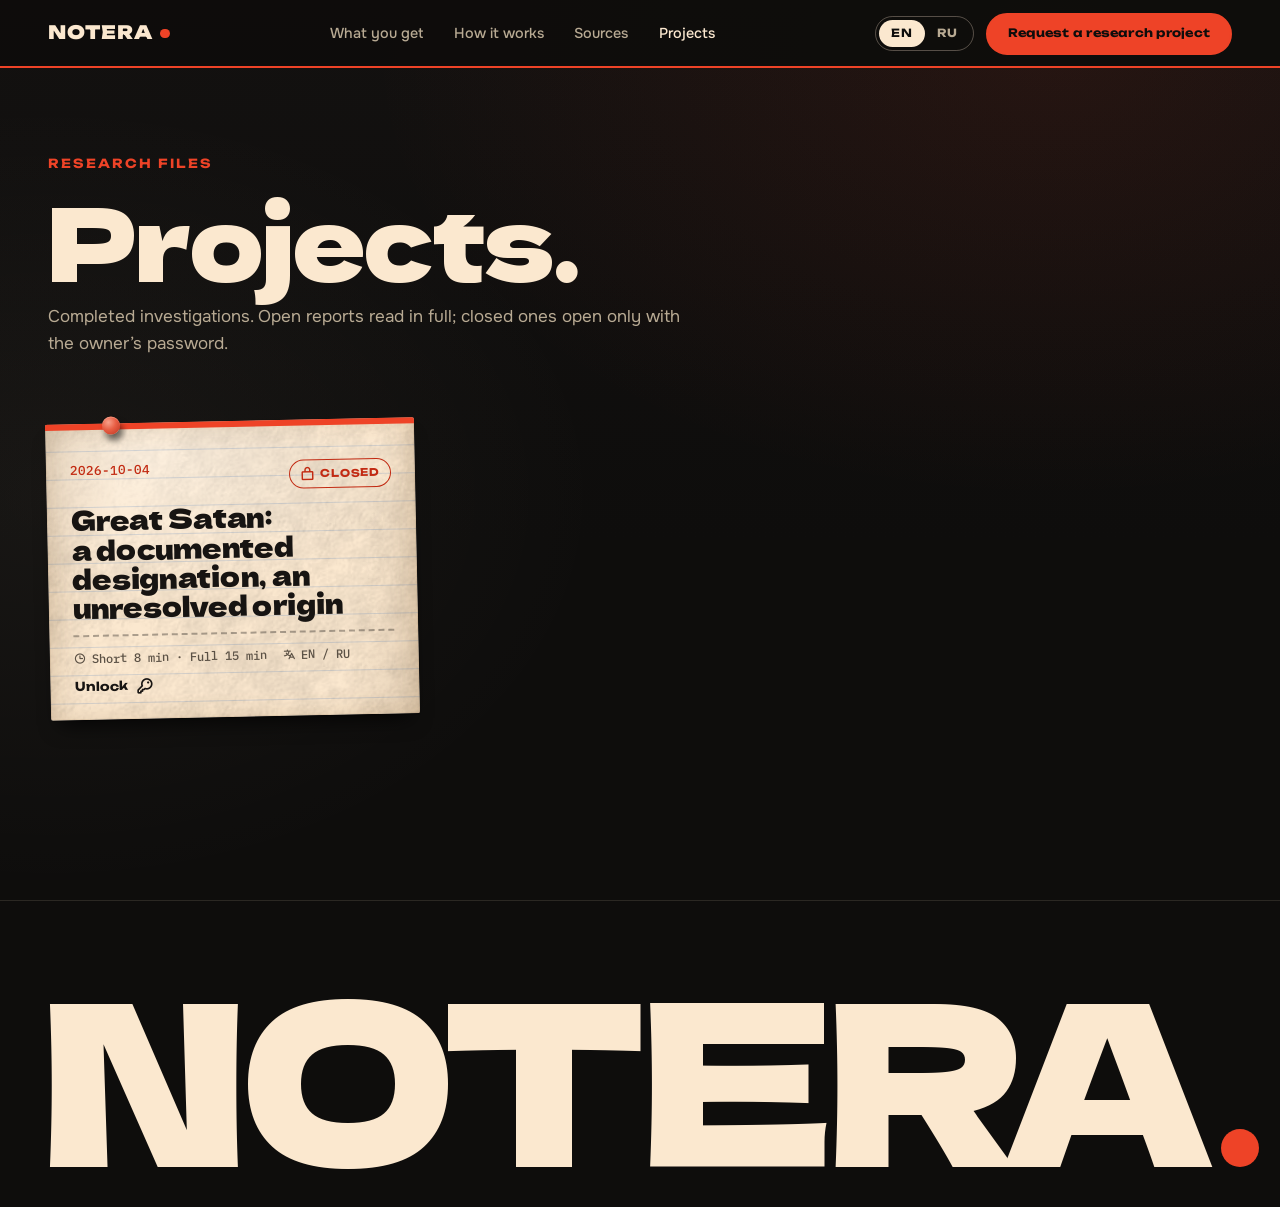
==== projects/index.html @ 3a182cb5 "Add projects section, encrypted report reader and request email - Replace the sample board with a Pr" ====
<!doctype html>
<html lang="en">
<head>
<meta charset="utf-8">
<meta name="viewport" content="width=device-width, initial-scale=1">
<title>Projects - NOTERA</title>
<meta name="description" content="NOTERA research projects. Every conclusion opens to evidence and the original source.">
<meta name="theme-color" content="#0e0d0c">
<meta name="color-scheme" content="dark">
<link rel="canonical" href="https://phnem.github.io/NOTERA/projects/">
<script>document.documentElement.classList.add('js')</script>
<link rel="icon" href="data:image/svg+xml,%3Csvg xmlns=%27http://www.w3.org/2000/svg%27 viewBox=%270 0 32 32%27%3E%3Crect width=%2732%27 height=%2732%27 rx=%277%27 fill=%27%230e0d0c%27/%3E%3Ccircle cx=%2716%27 cy=%2716%27 r=%277%27 fill=%27%23ee4327%27/%3E%3C/svg%3E">
<link rel="preload" href="../assets/fonts/dela-gothic-one-latin-41f77d.woff2" as="font" type="font/woff2" crossorigin>
<link rel="stylesheet" href="../css/fonts.css">
<link rel="stylesheet" href="../assets/vendor/phosphor/style.css">
<link rel="stylesheet" href="../css/styles.css">
<link rel="stylesheet" href="../css/pages.css">
</head>
<body>

<header class="nav">
  <a class="nav__brand" href="../" aria-label="NOTERA home">NOTERA<i class="nav__dot"></i></a>
  <nav class="nav__links" aria-label="Primary">
    <a href="../#dossier" data-i18n="nav.deliver">What you get</a>
    <a href="../#process" data-i18n="nav.how">How it works</a>
    <a href="../#sources" data-i18n="nav.sources">Sources</a>
    <a href="./" aria-current="page" data-i18n="nav.projects">Projects</a>
  </nav>
  <div class="nav__end">
    <div class="lang" role="group" aria-label="Language">
      <button type="button" data-lang="en" aria-pressed="true">EN</button>
      <button type="button" data-lang="ru" aria-pressed="false">RU</button>
    </div>
    <a class="btn btn--sm" href="../#request" data-i18n="cta.request">Request a research project</a>
  </div>
</header>

<main class="page">
  <div class="wrap">
    <div class="page__head">
      <p class="eyebrow" data-i18n="p.eyebrow">Research files</p>
      <h1 class="display" data-i18n="p.title">Projects.</h1>
      <p class="sub" data-i18n="p.sub">Completed investigations. Open reports read in full; closed ones open only with the owner's password.</p>
    </div>
    <div class="projects" id="projects" aria-live="polite">
      <p class="loading" data-i18n="p.loading">Loading projects…</p>
    </div>
  </div>
</main>

<footer class="foot">
  <div class="wrap">
    <a class="foot__word" href="../" aria-label="NOTERA home">NOTERA<i class="foot__dot"></i></a>
  </div>
</footer>

<script src="../js/pages.js"></script>
<script src="../js/projects.js"></script>
</body>
</html>
---- css/fonts.css ----
/* Self-hosted from Google Fonts (OFL / Apache-2.0). Subsets: latin, cyrillic, arabic, hebrew. */
@font-face {
  font-family: 'Amiri';
  font-style: normal;
  font-weight: 400;
  font-display: swap;
  src: url(../assets/fonts/amiri-arabic-1bb639.woff2) format('woff2');
  unicode-range: U+0600-06FF, U+0750-077F, U+0870-088E, U+0890-0891, U+0897-08E1, U+08E3-08FF, U+200C-200E, U+2010-2011, U+204F, U+2E41, U+FB50-FDFF, U+FE70-FE74, U+FE76-FEFC, U+102E0-102FB, U+10E60-10E7E, U+10EC2-10EC4, U+10EFC-10EFF, U+1EE00-1EE03, U+1EE05-1EE1F, U+1EE21-1EE22, U+1EE24, U+1EE27, U+1EE29-1EE32, U+1EE34-1EE37, U+1EE39, U+1EE3B, U+1EE42, U+1EE47, U+1EE49, U+1EE4B, U+1EE4D-1EE4F, U+1EE51-1EE52, U+1EE54, U+1EE57, U+1EE59, U+1EE5B, U+1EE5D, U+1EE5F, U+1EE61-1EE62, U+1EE64, U+1EE67-1EE6A, U+1EE6C-1EE72, U+1EE74-1EE77, U+1EE79-1EE7C, U+1EE7E, U+1EE80-1EE89, U+1EE8B-1EE9B, U+1EEA1-1EEA3, U+1EEA5-1EEA9, U+1EEAB-1EEBB, U+1EEF0-1EEF1;
}
@font-face {
  font-family: 'Amiri';
  font-style: normal;
  font-weight: 400;
  font-display: swap;
  src: url(../assets/fonts/amiri-latin-67f373.woff2) format('woff2');
  unicode-range: U+0000-00FF, U+0131, U+0152-0153, U+02BB-02BC, U+02C6, U+02DA, U+02DC, U+0304, U+0308, U+0329, U+2000-206F, U+20AC, U+2122, U+2191, U+2193, U+2212, U+2215, U+FEFF, U+FFFD;
}
@font-face {
  font-family: 'Amiri';
  font-style: normal;
  font-weight: 700;
  font-display: swap;
  src: url(../assets/fonts/amiri-arabic-5c7846.woff2) format('woff2');
  unicode-range: U+0600-06FF, U+0750-077F, U+0870-088E, U+0890-0891, U+0897-08E1, U+08E3-08FF, U+200C-200E, U+2010-2011, U+204F, U+2E41, U+FB50-FDFF, U+FE70-FE74, U+FE76-FEFC, U+102E0-102FB, U+10E60-10E7E, U+10EC2-10EC4, U+10EFC-10EFF, U+1EE00-1EE03, U+1EE05-1EE1F, U+1EE21-1EE22, U+1EE24, U+1EE27, U+1EE29-1EE32, U+1EE34-1EE37, U+1EE39, U+1EE3B, U+1EE42, U+1EE47, U+1EE49, U+1EE4B, U+1EE4D-1EE4F, U+1EE51-1EE52, U+1EE54, U+1EE57, U+1EE59, U+1EE5B, U+1EE5D, U+1EE5F, U+1EE61-1EE62, U+1EE64, U+1EE67-1EE6A, U+1EE6C-1EE72, U+1EE74-1EE77, U+1EE79-1EE7C, U+1EE7E, U+1EE80-1EE89, U+1EE8B-1EE9B, U+1EEA1-1EEA3, U+1EEA5-1EEA9, U+1EEAB-1EEBB, U+1EEF0-1EEF1;
}
@font-face {
  font-family: 'Amiri';
  font-style: normal;
  font-weight: 700;
  font-display: swap;
  src: url(../assets/fonts/amiri-latin-d1c56a.woff2) format('woff2');
  unicode-range: U+0000-00FF, U+0131, U+0152-0153, U+02BB-02BC, U+02C6, U+02DA, U+02DC, U+0304, U+0308, U+0329, U+2000-206F, U+20AC, U+2122, U+2191, U+2193, U+2212, U+2215, U+FEFF, U+FFFD;
}
@font-face {
  font-family: 'Dela Gothic One';
  font-style: normal;
  font-weight: 400;
  font-display: swap;
  src: url(../assets/fonts/dela-gothic-one-cyrillic-1ac91a.woff2) format('woff2');
  unicode-range: U+0301, U+0400-045F, U+0490-0491, U+04B0-04B1, U+2116;
}
@font-face {
  font-family: 'Dela Gothic One';
  font-style: normal;
  font-weight: 400;
  font-display: swap;
  src: url(../assets/fonts/dela-gothic-one-latin-41f77d.woff2) format('woff2');
  unicode-range: U+0000-00FF, U+0131, U+0152-0153, U+02BB-02BC, U+02C6, U+02DA, U+02DC, U+0304, U+0308, U+0329, U+2000-206F, U+20AC, U+2122, U+2191, U+2193, U+2212, U+2215, U+FEFF, U+FFFD;
}
@font-face {
  font-family: 'Frank Ruhl Libre';
  font-style: normal;
  font-weight: 400;
  font-display: swap;
  src: url(../assets/fonts/frank-ruhl-libre-hebrew-752c69.woff2) format('woff2');
  unicode-range: U+0307-0308, U+0590-05FF, U+200C-2010, U+20AA, U+25CC, U+FB1D-FB4F;
}
@font-face {
  font-family: 'Frank Ruhl Libre';
  font-style: normal;
  font-weight: 400;
  font-display: swap;
  src: url(../assets/fonts/frank-ruhl-libre-latin-bffb20.woff2) format('woff2');
  unicode-range: U+0000-00FF, U+0131, U+0152-0153, U+02BB-02BC, U+02C6, U+02DA, U+02DC, U+0304, U+0308, U+0329, U+2000-206F, U+20AC, U+2122, U+2191, U+2193, U+2212, U+2215, U+FEFF, U+FFFD;
}
@font-face {
  font-family: 'Frank Ruhl Libre';
  font-style: normal;
  font-weight: 700;
  font-display: swap;
  src: url(../assets/fonts/frank-ruhl-libre-hebrew-752c69.woff2) format('woff2');
  unicode-range: U+0307-0308, U+0590-05FF, U+200C-2010, U+20AA, U+25CC, U+FB1D-FB4F;
}
@font-face {
  font-family: 'Frank Ruhl Libre';
  font-style: normal;
  font-weight: 700;
  font-display: swap;
  src: url(../assets/fonts/frank-ruhl-libre-latin-bffb20.woff2) format('woff2');
  unicode-range: U+0000-00FF, U+0131, U+0152-0153, U+02BB-02BC, U+02C6, U+02DA, U+02DC, U+0304, U+0308, U+0329, U+2000-206F, U+20AC, U+2122, U+2191, U+2193, U+2212, U+2215, U+FEFF, U+FFFD;
}
@font-face {
  font-family: 'IBM Plex Mono';
  font-style: normal;
  font-weight: 400;
  font-display: swap;
  src: url(../assets/fonts/ibm-plex-mono-cyrillic-7febd1.woff2) format('woff2');
  unicode-range: U+0301, U+0400-045F, U+0490-0491, U+04B0-04B1, U+2116;
}
@font-face {
  font-family: 'IBM Plex Mono';
  font-style: normal;
  font-weight: 400;
  font-display: swap;
  src: url(../assets/fonts/ibm-plex-mono-latin-d196e8.woff2) format('woff2');
  unicode-range: U+0000-00FF, U+0131, U+0152-0153, U+02BB-02BC, U+02C6, U+02DA, U+02DC, U+0304, U+0308, U+0329, U+2000-206F, U+20AC, U+2122, U+2191, U+2193, U+2212, U+2215, U+FEFF, U+FFFD;
}
@font-face {
  font-family: 'IBM Plex Mono';
  font-style: normal;
  font-weight: 500;
  font-display: swap;
  src: url(../assets/fonts/ibm-plex-mono-cyrillic-5907a9.woff2) format('woff2');
  unicode-range: U+0301, U+0400-045F, U+0490-0491, U+04B0-04B1, U+2116;
}
@font-face {
  font-family: 'IBM Plex Mono';
  font-style: normal;
  font-weight: 500;
  font-display: swap;
  src: url(../assets/fonts/ibm-plex-mono-latin-a7544c.woff2) format('woff2');
  unicode-range: U+0000-00FF, U+0131, U+0152-0153, U+02BB-02BC, U+02C6, U+02DA, U+02DC, U+0304, U+0308, U+0329, U+2000-206F, U+20AC, U+2122, U+2191, U+2193, U+2212, U+2215, U+FEFF, U+FFFD;
}
@font-face {
  font-family: 'Old Standard TT';
  font-style: italic;
  font-weight: 400;
  font-display: swap;
  src: url(../assets/fonts/old-standard-tt-cyrillic-e16384.woff2) format('woff2');
  unicode-range: U+0301, U+0400-045F, U+0490-0491, U+04B0-04B1, U+2116;
}
@font-face {
  font-family: 'Old Standard TT';
  font-style: italic;
  font-weight: 400;
  font-display: swap;
  src: url(../assets/fonts/old-standard-tt-latin-028537.woff2) format('woff2');
  unicode-range: U+0000-00FF, U+0131, U+0152-0153, U+02BB-02BC, U+02C6, U+02DA, U+02DC, U+0304, U+0308, U+0329, U+2000-206F, U+20AC, U+2122, U+2191, U+2193, U+2212, U+2215, U+FEFF, U+FFFD;
}
@font-face {
  font-family: 'Old Standard TT';
  font-style: normal;
  font-weight: 400;
  font-display: swap;
  src: url(../assets/fonts/old-standard-tt-cyrillic-655569.woff2) format('woff2');
  unicode-range: U+0301, U+0400-045F, U+0490-0491, U+04B0-04B1, U+2116;
}
@font-face {
  font-family: 'Old Standard TT';
  font-style: normal;
  font-weight: 400;
  font-display: swap;
  src: url(../assets/fonts/old-standard-tt-latin-c199f1.woff2) format('woff2');
  unicode-range: U+0000-00FF, U+0131, U+0152-0153, U+02BB-02BC, U+02C6, U+02DA, U+02DC, U+0304, U+0308, U+0329, U+2000-206F, U+20AC, U+2122, U+2191, U+2193, U+2212, U+2215, U+FEFF, U+FFFD;
}
@font-face {
  font-family: 'Old Standard TT';
  font-style: normal;
  font-weight: 700;
  font-display: swap;
  src: url(../assets/fonts/old-standard-tt-cyrillic-4ad759.woff2) format('woff2');
  unicode-range: U+0301, U+0400-045F, U+0490-0491, U+04B0-04B1, U+2116;
}
@font-face {
  font-family: 'Old Standard TT';
  font-style: normal;
  font-weight: 700;
  font-display: swap;
  src: url(../assets/fonts/old-standard-tt-latin-f0ee76.woff2) format('woff2');
  unicode-range: U+0000-00FF, U+0131, U+0152-0153, U+02BB-02BC, U+02C6, U+02DA, U+02DC, U+0304, U+0308, U+0329, U+2000-206F, U+20AC, U+2122, U+2191, U+2193, U+2212, U+2215, U+FEFF, U+FFFD;
}
@font-face {
  font-family: 'Onest';
  font-style: normal;
  font-weight: 400;
  font-display: swap;
  src: url(../assets/fonts/onest-cyrillic-4c7562.woff2) format('woff2');
  unicode-range: U+0301, U+0400-045F, U+0490-0491, U+04B0-04B1, U+2116;
}
@font-face {
  font-family: 'Onest';
  font-style: normal;
  font-weight: 400;
  font-display: swap;
  src: url(../assets/fonts/onest-latin-cebbb5.woff2) format('woff2');
  unicode-range: U+0000-00FF, U+0131, U+0152-0153, U+02BB-02BC, U+02C6, U+02DA, U+02DC, U+0304, U+0308, U+0329, U+2000-206F, U+20AC, U+2122, U+2191, U+2193, U+2212, U+2215, U+FEFF, U+FFFD;
}
@font-face {
  font-family: 'Onest';
  font-style: normal;
  font-weight: 500;
  font-display: swap;
  src: url(../assets/fonts/onest-cyrillic-4c7562.woff2) format('woff2');
  unicode-range: U+0301, U+0400-045F, U+0490-0491, U+04B0-04B1, U+2116;
}
@font-face {
  font-family: 'Onest';
  font-style: normal;
  font-weight: 500;
  font-display: swap;
  src: url(../assets/fonts/onest-latin-cebbb5.woff2) format('woff2');
  unicode-range: U+0000-00FF, U+0131, U+0152-0153, U+02BB-02BC, U+02C6, U+02DA, U+02DC, U+0304, U+0308, U+0329, U+2000-206F, U+20AC, U+2122, U+2191, U+2193, U+2212, U+2215, U+FEFF, U+FFFD;
}
@font-face {
  font-family: 'Onest';
  font-style: normal;
  font-weight: 600;
  font-display: swap;
  src: url(../assets/fonts/onest-cyrillic-4c7562.woff2) format('woff2');
  unicode-range: U+0301, U+0400-045F, U+0490-0491, U+04B0-04B1, U+2116;
}
@font-face {
  font-family: 'Onest';
  font-style: normal;
  font-weight: 600;
  font-display: swap;
  src: url(../assets/fonts/onest-latin-cebbb5.woff2) format('woff2');
  unicode-range: U+0000-00FF, U+0131, U+0152-0153, U+02BB-02BC, U+02C6, U+02DA, U+02DC, U+0304, U+0308, U+0329, U+2000-206F, U+20AC, U+2122, U+2191, U+2193, U+2212, U+2215, U+FEFF, U+FFFD;
}
@font-face {
  font-family: 'Unbounded';
  font-style: normal;
  font-weight: 500;
  font-display: swap;
  src: url(../assets/fonts/unbounded-cyrillic-c86556.woff2) format('woff2');
  unicode-range: U+0301, U+0400-045F, U+0490-0491, U+04B0-04B1, U+2116;
}
@font-face {
  font-family: 'Unbounded';
  font-style: normal;
  font-weight: 500;
  font-display: swap;
  src: url(../assets/fonts/unbounded-latin-06f2e4.woff2) format('woff2');
  unicode-range: U+0000-00FF, U+0131, U+0152-0153, U+02BB-02BC, U+02C6, U+02DA, U+02DC, U+0304, U+0308, U+0329, U+2000-206F, U+20AC, U+2122, U+2191, U+2193, U+2212, U+2215, U+FEFF, U+FFFD;
}
@font-face {
  font-family: 'Unbounded';
  font-style: normal;
  font-weight: 700;
  font-display: swap;
  src: url(../assets/fonts/unbounded-cyrillic-c86556.woff2) format('woff2');
  unicode-range: U+0301, U+0400-045F, U+0490-0491, U+04B0-04B1, U+2116;
}
@font-face {
  font-family: 'Unbounded';
  font-style: normal;
  font-weight: 700;
  font-display: swap;
  src: url(../assets/fonts/unbounded-latin-06f2e4.woff2) format('woff2');
  unicode-range: U+0000-00FF, U+0131, U+0152-0153, U+02BB-02BC, U+02C6, U+02DA, U+02DC, U+0304, U+0308, U+0329, U+2000-206F, U+20AC, U+2122, U+2191, U+2193, U+2212, U+2215, U+FEFF, U+FFFD;
}
@font-face {
  font-family: 'Unbounded';
  font-style: normal;
  font-weight: 900;
  font-display: swap;
  src: url(../assets/fonts/unbounded-cyrillic-c86556.woff2) format('woff2');
  unicode-range: U+0301, U+0400-045F, U+0490-0491, U+04B0-04B1, U+2116;
}
@font-face {
  font-family: 'Unbounded';
  font-style: normal;
  font-weight: 900;
  font-display: swap;
  src: url(../assets/fonts/unbounded-latin-06f2e4.woff2) format('woff2');
  unicode-range: U+0000-00FF, U+0131, U+0152-0153, U+02BB-02BC, U+02C6, U+02DA, U+02DC, U+0304, U+0308, U+0329, U+2000-206F, U+20AC, U+2122, U+2191, U+2193, U+2212, U+2215, U+FEFF, U+FFFD;
}
@font-face {
  font-family: 'Vazirmatn';
  font-style: normal;
  font-weight: 400;
  font-display: swap;
  src: url(../assets/fonts/vazirmatn-arabic-b37f90.woff2) format('woff2');
  unicode-range: U+0600-06FF, U+0750-077F, U+0870-088E, U+0890-0891, U+0897-08E1, U+08E3-08FF, U+200C-200E, U+2010-2011, U+204F, U+2E41, U+FB50-FDFF, U+FE70-FE74, U+FE76-FEFC, U+102E0-102FB, U+10E60-10E7E, U+10EC2-10EC4, U+10EFC-10EFF, U+1EE00-1EE03, U+1EE05-1EE1F, U+1EE21-1EE22, U+1EE24, U+1EE27, U+1EE29-1EE32, U+1EE34-1EE37, U+1EE39, U+1EE3B, U+1EE42, U+1EE47, U+1EE49, U+1EE4B, U+1EE4D-1EE4F, U+1EE51-1EE52, U+1EE54, U+1EE57, U+1EE59, U+1EE5B, U+1EE5D, U+1EE5F, U+1EE61-1EE62, U+1EE64, U+1EE67-1EE6A, U+1EE6C-1EE72, U+1EE74-1EE77, U+1EE79-1EE7C, U+1EE7E, U+1EE80-1EE89, U+1EE8B-1EE9B, U+1EEA1-1EEA3, U+1EEA5-1EEA9, U+1EEAB-1EEBB, U+1EEF0-1EEF1;
}
@font-face {
  font-family: 'Vazirmatn';
  font-style: normal;
  font-weight: 400;
  font-display: swap;
  src: url(../assets/fonts/vazirmatn-latin-f50a38.woff2) format('woff2');
  unicode-range: U+0000-00FF, U+0131, U+0152-0153, U+02BB-02BC, U+02C6, U+02DA, U+02DC, U+0304, U+0308, U+0329, U+2000-206F, U+20AC, U+2122, U+2191, U+2193, U+2212, U+2215, U+FEFF, U+FFFD;
}
@font-face {
  font-family: 'Vazirmatn';
  font-style: normal;
  font-weight: 700;
  font-display: swap;
  src: url(../assets/fonts/vazirmatn-arabic-b37f90.woff2) format('woff2');
  unicode-range: U+0600-06FF, U+0750-077F, U+0870-088E, U+0890-0891, U+0897-08E1, U+08E3-08FF, U+200C-200E, U+2010-2011, U+204F, U+2E41, U+FB50-FDFF, U+FE70-FE74, U+FE76-FEFC, U+102E0-102FB, U+10E60-10E7E, U+10EC2-10EC4, U+10EFC-10EFF, U+1EE00-1EE03, U+1EE05-1EE1F, U+1EE21-1EE22, U+1EE24, U+1EE27, U+1EE29-1EE32, U+1EE34-1EE37, U+1EE39, U+1EE3B, U+1EE42, U+1EE47, U+1EE49, U+1EE4B, U+1EE4D-1EE4F, U+1EE51-1EE52, U+1EE54, U+1EE57, U+1EE59, U+1EE5B, U+1EE5D, U+1EE5F, U+1EE61-1EE62, U+1EE64, U+1EE67-1EE6A, U+1EE6C-1EE72, U+1EE74-1EE77, U+1EE79-1EE7C, U+1EE7E, U+1EE80-1EE89, U+1EE8B-1EE9B, U+1EEA1-1EEA3, U+1EEA5-1EEA9, U+1EEAB-1EEBB, U+1EEF0-1EEF1;
}
@font-face {
  font-family: 'Vazirmatn';
  font-style: normal;
  font-weight: 700;
  font-display: swap;
  src: url(../assets/fonts/vazirmatn-latin-f50a38.woff2) format('woff2');
  unicode-range: U+0000-00FF, U+0131, U+0152-0153, U+02BB-02BC, U+02C6, U+02DA, U+02DC, U+0304, U+0308, U+0329, U+2000-206F, U+20AC, U+2122, U+2191, U+2193, U+2212, U+2215, U+FEFF, U+FFFD;
}
---- assets/vendor/phosphor/style.css ----
@font-face {
  font-family: "Phosphor-Bold";
  src: url("./Phosphor-Bold.woff2") format("woff2");
  font-weight: normal;
  font-style: normal;
  font-display: block;
}

.ph-bold {
  /* use !important to prevent issues with browser extensions that change fonts */
  font-family: "Phosphor-Bold" !important;
  speak: never;
  font-style: normal;
  font-weight: normal;
  font-variant: normal;
  text-transform: none;
  line-height: 1;

  /* Enable Ligatures ================ */
  letter-spacing: 0;
  -webkit-font-feature-settings: "liga";
  -moz-font-feature-settings: "liga=1";
  -moz-font-feature-settings: "liga";
  -ms-font-feature-settings: "liga" 1;
  font-feature-settings: "liga";
  -webkit-font-variant-ligatures: discretionary-ligatures;
  font-variant-ligatures: discretionary-ligatures;

  /* Better Font Rendering =========== */
  -webkit-font-smoothing: antialiased;
  -moz-osx-font-smoothing: grayscale;
}

.ph-bold.ph-acorn:before {
  content: "\eb9a";
}
.ph-bold.ph-address-book:before {
  content: "\e6f8";
}
.ph-bold.ph-address-book-tabs:before {
  content: "\ee4e";
}
.ph-bold.ph-air-traffic-control:before {
  content: "\ecd8";
}
.ph-bold.ph-airplane:before {
  content: "\e002";
}
.ph-bold.ph-airplane-in-flight:before {
  content: "\e4fe";
}
.ph-bold.ph-airplane-landing:before {
  content: "\e502";
}
.ph-bold.ph-airplane-takeoff:before {
  content: "\e504";
}
.ph-bold.ph-airplane-taxiing:before {
  content: "\e500";
}
.ph-bold.ph-airplane-tilt:before {
  content: "\e5d6";
}
.ph-bold.ph-airplay:before {
  content: "\e004";
}
.ph-bold.ph-alarm:before {
  content: "\e006";
}
.ph-bold.ph-alien:before {
  content: "\e8a6";
}
.ph-bold.ph-align-bottom:before {
  content: "\e506";
}
.ph-bold.ph-align-bottom-simple:before {
  content: "\eb0c";
}
.ph-bold.ph-align-center-horizontal:before {
  content: "\e50a";
}
.ph-bold.ph-align-center-horizontal-simple:before {
  content: "\eb0e";
}
.ph-bold.ph-align-center-vertical:before {
  content: "\e50c";
}
.ph-bold.ph-align-center-vertical-simple:before {
  content: "\eb10";
}
.ph-bold.ph-align-left:before {
  content: "\e50e";
}
.ph-bold.ph-align-left-simple:before {
  content: "\eaee";
}
.ph-bold.ph-align-right:before {
  content: "\e510";
}
.ph-bold.ph-align-right-simple:before {
  content: "\eb12";
}
.ph-bold.ph-align-top:before {
  content: "\e512";
}
.ph-bold.ph-align-top-simple:before {
  content: "\eb14";
}
.ph-bold.ph-amazon-logo:before {
  content: "\e96c";
}
.ph-bold.ph-ambulance:before {
  content: "\e572";
}
.ph-bold.ph-anchor:before {
  content: "\e514";
}
.ph-bold.ph-anchor-simple:before {
  content: "\e5d8";
}
.ph-bold.ph-android-logo:before {
  content: "\e008";
}
.ph-bold.ph-angle:before {
  content: "\e7bc";
}
.ph-bold.ph-angular-logo:before {
  content: "\eb80";
}
.ph-bold.ph-aperture:before {
  content: "\e00a";
}
.ph-bold.ph-app-store-logo:before {
  content: "\e974";
}
.ph-bold.ph-app-window:before {
  content: "\e5da";
}
.ph-bold.ph-apple-logo:before {
  content: "\e516";
}
.ph-bold.ph-apple-podcasts-logo:before {
  content: "\eb96";
}
.ph-bold.ph-approximate-equals:before {
  content: "\edaa";
}
.ph-bold.ph-archive:before {
  content: "\e00c";
}
.ph-bold.ph-armchair:before {
  content: "\e012";
}
.ph-bold.ph-arrow-arc-left:before {
  content: "\e014";
}
.ph-bold.ph-arrow-arc-right:before {
  content: "\e016";
}
.ph-bold.ph-arrow-bend-double-up-left:before {
  content: "\e03a";
}
.ph-bold.ph-arrow-bend-double-up-right:before {
  content: "\e03c";
}
.ph-bold.ph-arrow-bend-down-left:before {
  content: "\e018";
}
.ph-bold.ph-arrow-bend-down-right:before {
  content: "\e01a";
}
.ph-bold.ph-arrow-bend-left-down:before {
  content: "\e01c";
}
.ph-bold.ph-arrow-bend-left-up:before {
  content: "\e01e";
}
.ph-bold.ph-arrow-bend-right-down:before {
  content: "\e020";
}
.ph-bold.ph-arrow-bend-right-up:before {
  content: "\e022";
}
.ph-bold.ph-arrow-bend-up-left:before {
  content: "\e024";
}
.ph-bold.ph-arrow-bend-up-right:before {
  content: "\e026";
}
.ph-bold.ph-arrow-circle-down:before {
  content: "\e028";
}
.ph-bold.ph-arrow-circle-down-left:before {
  content: "\e02a";
}
.ph-bold.ph-arrow-circle-down-right:before {
  content: "\e02c";
}
.ph-bold.ph-arrow-circle-left:before {
  content: "\e05a";
}
.ph-bold.ph-arrow-circle-right:before {
  content: "\e02e";
}
.ph-bold.ph-arrow-circle-up:before {
  content: "\e030";
}
.ph-bold.ph-arrow-circle-up-left:before {
  content: "\e032";
}
.ph-bold.ph-arrow-circle-up-right:before {
  content: "\e034";
}
.ph-bold.ph-arrow-clockwise:before {
  content: "\e036";
}
.ph-bold.ph-arrow-counter-clockwise:before {
  content: "\e038";
}
.ph-bold.ph-arrow-down:before {
  content: "\e03e";
}
.ph-bold.ph-arrow-down-left:before {
  content: "\e040";
}
.ph-bold.ph-arrow-down-right:before {
  content: "\e042";
}
.ph-bold.ph-arrow-elbow-down-left:before {
  content: "\e044";
}
.ph-bold.ph-arrow-elbow-down-right:before {
  content: "\e046";
}
.ph-bold.ph-arrow-elbow-left:before {
  content: "\e048";
}
.ph-bold.ph-arrow-elbow-left-down:before {
  content: "\e04a";
}
.ph-bold.ph-arrow-elbow-left-up:before {
  content: "\e04c";
}
.ph-bold.ph-arrow-elbow-right:before {
  content: "\e04e";
}
.ph-bold.ph-arrow-elbow-right-down:before {
  content: "\e050";
}
.ph-bold.ph-arrow-elbow-right-up:before {
  content: "\e052";
}
.ph-bold.ph-arrow-elbow-up-left:before {
  content: "\e054";
}
.ph-bold.ph-arrow-elbow-up-right:before {
  content: "\e056";
}
.ph-bold.ph-arrow-fat-down:before {
  content: "\e518";
}
.ph-bold.ph-arrow-fat-left:before {
  content: "\e51a";
}
.ph-bold.ph-arrow-fat-line-down:before {
  content: "\e51c";
}
.ph-bold.ph-arrow-fat-line-left:before {
  content: "\e51e";
}
.ph-bold.ph-arrow-fat-line-right:before {
  content: "\e520";
}
.ph-bold.ph-arrow-fat-line-up:before {
  content: "\e522";
}
.ph-bold.ph-arrow-fat-lines-down:before {
  content: "\e524";
}
.ph-bold.ph-arrow-fat-lines-left:before {
  content: "\e526";
}
.ph-bold.ph-arrow-fat-lines-right:before {
  content: "\e528";
}
.ph-bold.ph-arrow-fat-lines-up:before {
  content: "\e52a";
}
.ph-bold.ph-arrow-fat-right:before {
  content: "\e52c";
}
.ph-bold.ph-arrow-fat-up:before {
  content: "\e52e";
}
.ph-bold.ph-arrow-left:before {
  content: "\e058";
}
.ph-bold.ph-arrow-line-down:before {
  content: "\e05c";
}
.ph-bold.ph-arrow-line-down-left:before {
  content: "\e05e";
}
.ph-bold.ph-arrow-line-down-right:before {
  content: "\e060";
}
.ph-bold.ph-arrow-line-left:before {
  content: "\e062";
}
.ph-bold.ph-arrow-line-right:before {
  content: "\e064";
}
.ph-bold.ph-arrow-line-up:before {
  content: "\e066";
}
.ph-bold.ph-arrow-line-up-left:before {
  content: "\e068";
}
.ph-bold.ph-arrow-line-up-right:before {
  content: "\e06a";
}
.ph-bold.ph-arrow-right:before {
  content: "\e06c";
}
.ph-bold.ph-arrow-square-down:before {
  content: "\e06e";
}
.ph-bold.ph-arrow-square-down-left:before {
  content: "\e070";
}
.ph-bold.ph-arrow-square-down-right:before {
  content: "\e072";
}
.ph-bold.ph-arrow-square-in:before {
  content: "\e5dc";
}
.ph-bold.ph-arrow-square-left:before {
  content: "\e074";
}
.ph-bold.ph-arrow-square-out:before {
  content: "\e5de";
}
.ph-bold.ph-arrow-square-right:before {
  content: "\e076";
}
.ph-bold.ph-arrow-square-up:before {
  content: "\e078";
}
.ph-bold.ph-arrow-square-up-left:before {
  content: "\e07a";
}
.ph-bold.ph-arrow-square-up-right:before {
  content: "\e07c";
}
.ph-bold.ph-arrow-u-down-left:before {
  content: "\e07e";
}
.ph-bold.ph-arrow-u-down-right:before {
  content: "\e080";
}
.ph-bold.ph-arrow-u-left-down:before {
  content: "\e082";
}
.ph-bold.ph-arrow-u-left-up:before {
  content: "\e084";
}
.ph-bold.ph-arrow-u-right-down:before {
  content: "\e086";
}
.ph-bold.ph-arrow-u-right-up:before {
  content: "\e088";
}
.ph-bold.ph-arrow-u-up-left:before {
  content: "\e08a";
}
.ph-bold.ph-arrow-u-up-right:before {
  content: "\e08c";
}
.ph-bold.ph-arrow-up:before {
  content: "\e08e";
}
.ph-bold.ph-arrow-up-left:before {
  content: "\e090";
}
.ph-bold.ph-arrow-up-right:before {
  content: "\e092";
}
.ph-bold.ph-arrows-clockwise:before {
  content: "\e094";
}
.ph-bold.ph-arrows-counter-clockwise:before {
  content: "\e096";
}
.ph-bold.ph-arrows-down-up:before {
  content: "\e098";
}
.ph-bold.ph-arrows-horizontal:before {
  content: "\eb06";
}
.ph-bold.ph-arrows-in:before {
  content: "\e09a";
}
.ph-bold.ph-arrows-in-cardinal:before {
  content: "\e09c";
}
.ph-bold.ph-arrows-in-line-horizontal:before {
  content: "\e530";
}
.ph-bold.ph-arrows-in-line-vertical:before {
  content: "\e532";
}
.ph-bold.ph-arrows-in-simple:before {
  content: "\e09e";
}
.ph-bold.ph-arrows-left-right:before {
  content: "\e0a0";
}
.ph-bold.ph-arrows-merge:before {
  content: "\ed3e";
}
.ph-bold.ph-arrows-out:before {
  content: "\e0a2";
}
.ph-bold.ph-arrows-out-cardinal:before {
  content: "\e0a4";
}
.ph-bold.ph-arrows-out-line-horizontal:before {
  content: "\e534";
}
.ph-bold.ph-arrows-out-line-vertical:before {
  content: "\e536";
}
.ph-bold.ph-arrows-out-simple:before {
  content: "\e0a6";
}
.ph-bold.ph-arrows-split:before {
  content: "\ed3c";
}
.ph-bold.ph-arrows-vertical:before {
  content: "\eb04";
}
.ph-bold.ph-article:before {
  content: "\e0a8";
}
.ph-bold.ph-article-medium:before {
  content: "\e5e0";
}
.ph-bold.ph-article-ny-times:before {
  content: "\e5e2";
}
.ph-bold.ph-asclepius:before {
  content: "\ee34";
}
.ph-bold.ph-caduceus:before {
  content: "\ee34";
}
.ph-bold.ph-asterisk:before {
  content: "\e0aa";
}
.ph-bold.ph-asterisk-simple:before {
  content: "\e832";
}
.ph-bold.ph-at:before {
  content: "\e0ac";
}
.ph-bold.ph-atom:before {
  content: "\e5e4";
}
.ph-bold.ph-avocado:before {
  content: "\ee04";
}
.ph-bold.ph-axe:before {
  content: "\e9fc";
}
.ph-bold.ph-baby:before {
  content: "\e774";
}
.ph-bold.ph-baby-carriage:before {
  content: "\e818";
}
.ph-bold.ph-backpack:before {
  content: "\e922";
}
.ph-bold.ph-backspace:before {
  content: "\e0ae";
}
.ph-bold.ph-bag:before {
  content: "\e0b0";
}
.ph-bold.ph-bag-simple:before {
  content: "\e5e6";
}
.ph-bold.ph-balloon:before {
  content: "\e76c";
}
.ph-bold.ph-bandaids:before {
  content: "\e0b2";
}
.ph-bold.ph-bank:before {
  content: "\e0b4";
}
.ph-bold.ph-barbell:before {
  content: "\e0b6";
}
.ph-bold.ph-barcode:before {
  content: "\e0b8";
}
.ph-bold.ph-barn:before {
  content: "\ec72";
}
.ph-bold.ph-barricade:before {
  content: "\e948";
}
.ph-bold.ph-baseball:before {
  content: "\e71a";
}
.ph-bold.ph-baseball-cap:before {
  content: "\ea28";
}
.ph-bold.ph-baseball-helmet:before {
  content: "\ee4a";
}
.ph-bold.ph-basket:before {
  content: "\e964";
}
.ph-bold.ph-basketball:before {
  content: "\e724";
}
.ph-bold.ph-bathtub:before {
  content: "\e81e";
}
.ph-bold.ph-battery-charging:before {
  content: "\e0ba";
}
.ph-bold.ph-battery-charging-vertical:before {
  content: "\e0bc";
}
.ph-bold.ph-battery-empty:before {
  content: "\e0be";
}
.ph-bold.ph-battery-full:before {
  content: "\e0c0";
}
.ph-bold.ph-battery-high:before {
  content: "\e0c2";
}
.ph-bold.ph-battery-low:before {
  content: "\e0c4";
}
.ph-bold.ph-battery-medium:before {
  content: "\e0c6";
}
.ph-bold.ph-battery-plus:before {
  content: "\e808";
}
.ph-bold.ph-battery-plus-vertical:before {
  content: "\ec50";
}
.ph-bold.ph-battery-vertical-empty:before {
  content: "\e7c6";
}
.ph-bold.ph-battery-vertical-full:before {
  content: "\e7c4";
}
.ph-bold.ph-battery-vertical-high:before {
  content: "\e7c2";
}
.ph-bold.ph-battery-vertical-low:before {
  content: "\e7be";
}
.ph-bold.ph-battery-vertical-medium:before {
  content: "\e7c0";
}
.ph-bold.ph-battery-warning:before {
  content: "\e0c8";
}
.ph-bold.ph-battery-warning-vertical:before {
  content: "\e0ca";
}
.ph-bold.ph-beach-ball:before {
  content: "\ed24";
}
.ph-bold.ph-beanie:before {
  content: "\ea2a";
}
.ph-bold.ph-bed:before {
  content: "\e0cc";
}
.ph-bold.ph-beer-bottle:before {
  content: "\e7b0";
}
.ph-bold.ph-beer-stein:before {
  content: "\eb62";
}
.ph-bold.ph-behance-logo:before {
  content: "\e7f4";
}
.ph-bold.ph-bell:before {
  content: "\e0ce";
}
.ph-bold.ph-bell-ringing:before {
  content: "\e5e8";
}
.ph-bold.ph-bell-simple:before {
  content: "\e0d0";
}
.ph-bold.ph-bell-simple-ringing:before {
  content: "\e5ea";
}
.ph-bold.ph-bell-simple-slash:before {
  content: "\e0d2";
}
.ph-bold.ph-bell-simple-z:before {
  content: "\e5ec";
}
.ph-bold.ph-bell-slash:before {
  content: "\e0d4";
}
.ph-bold.ph-bell-z:before {
  content: "\e5ee";
}
.ph-bold.ph-belt:before {
  content: "\ea2c";
}
.ph-bold.ph-bezier-curve:before {
  content: "\eb00";
}
.ph-bold.ph-bicycle:before {
  content: "\e0d6";
}
.ph-bold.ph-binary:before {
  content: "\ee60";
}
.ph-bold.ph-binoculars:before {
  content: "\ea64";
}
.ph-bold.ph-biohazard:before {
  content: "\e9e0";
}
.ph-bold.ph-bird:before {
  content: "\e72c";
}
.ph-bold.ph-blueprint:before {
  content: "\eda0";
}
.ph-bold.ph-bluetooth:before {
  content: "\e0da";
}
.ph-bold.ph-bluetooth-connected:before {
  content: "\e0dc";
}
.ph-bold.ph-bluetooth-slash:before {
  content: "\e0de";
}
.ph-bold.ph-bluetooth-x:before {
  content: "\e0e0";
}
.ph-bold.ph-boat:before {
  content: "\e786";
}
.ph-bold.ph-bomb:before {
  content: "\ee0a";
}
.ph-bold.ph-bone:before {
  content: "\e7f2";
}
.ph-bold.ph-book:before {
  content: "\e0e2";
}
.ph-bold.ph-book-bookmark:before {
  content: "\e0e4";
}
.ph-bold.ph-book-open:before {
  content: "\e0e6";
}
.ph-bold.ph-book-open-text:before {
  content: "\e8f2";
}
.ph-bold.ph-book-open-user:before {
  content: "\ede0";
}
.ph-bold.ph-bookmark:before {
  content: "\e0e8";
}
.ph-bold.ph-bookmark-simple:before {
  content: "\e0ea";
}
.ph-bold.ph-bookmarks:before {
  content: "\e0ec";
}
.ph-bold.ph-bookmarks-simple:before {
  content: "\e5f0";
}
.ph-bold.ph-books:before {
  content: "\e758";
}
.ph-bold.ph-boot:before {
  content: "\ecca";
}
.ph-bold.ph-boules:before {
  content: "\e722";
}
.ph-bold.ph-bounding-box:before {
  content: "\e6ce";
}
.ph-bold.ph-bowl-food:before {
  content: "\eaa4";
}
.ph-bold.ph-bowl-steam:before {
  content: "\e8e4";
}
.ph-bold.ph-bowling-ball:before {
  content: "\ea34";
}
.ph-bold.ph-box-arrow-down:before {
  content: "\e00e";
}
.ph-bold.ph-archive-box:before {
  content: "\e00e";
}
.ph-bold.ph-box-arrow-up:before {
  content: "\ee54";
}
.ph-bold.ph-boxing-glove:before {
  content: "\ea36";
}
.ph-bold.ph-brackets-angle:before {
  content: "\e862";
}
.ph-bold.ph-brackets-curly:before {
  content: "\e860";
}
.ph-bold.ph-brackets-round:before {
  content: "\e864";
}
.ph-bold.ph-brackets-square:before {
  content: "\e85e";
}
.ph-bold.ph-brain:before {
  content: "\e74e";
}
.ph-bold.ph-brandy:before {
  content: "\e6b4";
}
.ph-bold.ph-bread:before {
  content: "\e81c";
}
.ph-bold.ph-bridge:before {
  content: "\ea68";
}
.ph-bold.ph-briefcase:before {
  content: "\e0ee";
}
.ph-bold.ph-briefcase-metal:before {
  content: "\e5f2";
}
.ph-bold.ph-broadcast:before {
  content: "\e0f2";
}
.ph-bold.ph-broom:before {
  content: "\ec54";
}
.ph-bold.ph-browser:before {
  content: "\e0f4";
}
.ph-bold.ph-browsers:before {
  content: "\e0f6";
}
.ph-bold.ph-bug:before {
  content: "\e5f4";
}
.ph-bold.ph-bug-beetle:before {
  content: "\e5f6";
}
.ph-bold.ph-bug-droid:before {
  content: "\e5f8";
}
.ph-bold.ph-building:before {
  content: "\e100";
}
.ph-bold.ph-building-apartment:before {
  content: "\e0fe";
}
.ph-bold.ph-building-office:before {
  content: "\e0ff";
}
.ph-bold.ph-buildings:before {
  content: "\e102";
}
.ph-bold.ph-bulldozer:before {
  content: "\ec6c";
}
.ph-bold.ph-bus:before {
  content: "\e106";
}
.ph-bold.ph-butterfly:before {
  content: "\ea6e";
}
.ph-bold.ph-cable-car:before {
  content: "\e49c";
}
.ph-bold.ph-cactus:before {
  content: "\e918";
}
.ph-bold.ph-cake:before {
  content: "\e780";
}
.ph-bold.ph-calculator:before {
  content: "\e538";
}
.ph-bold.ph-calendar:before {
  content: "\e108";
}
.ph-bold.ph-calendar-blank:before {
  content: "\e10a";
}
.ph-bold.ph-calendar-check:before {
  content: "\e712";
}
.ph-bold.ph-calendar-dot:before {
  content: "\e7b2";
}
.ph-bold.ph-calendar-dots:before {
  content: "\e7b4";
}
.ph-bold.ph-calendar-heart:before {
  content: "\e8b0";
}
.ph-bold.ph-calendar-minus:before {
  content: "\ea14";
}
.ph-bold.ph-calendar-plus:before {
  content: "\e714";
}
.ph-bold.ph-calendar-slash:before {
  content: "\ea12";
}
.ph-bold.ph-calendar-star:before {
  content: "\e8b2";
}
.ph-bold.ph-calendar-x:before {
  content: "\e10c";
}
.ph-bold.ph-call-bell:before {
  content: "\e7de";
}
.ph-bold.ph-camera:before {
  content: "\e10e";
}
.ph-bold.ph-camera-plus:before {
  content: "\ec58";
}
.ph-bold.ph-camera-rotate:before {
  content: "\e7a4";
}
.ph-bold.ph-camera-slash:before {
  content: "\e110";
}
.ph-bold.ph-campfire:before {
  content: "\e9d8";
}
.ph-bold.ph-car:before {
  content: "\e112";
}
.ph-bold.ph-car-battery:before {
  content: "\ee30";
}
.ph-bold.ph-car-profile:before {
  content: "\e8cc";
}
.ph-bold.ph-car-simple:before {
  content: "\e114";
}
.ph-bold.ph-cardholder:before {
  content: "\e5fa";
}
.ph-bold.ph-cards:before {
  content: "\e0f8";
}
.ph-bold.ph-cards-three:before {
  content: "\ee50";
}
.ph-bold.ph-caret-circle-double-down:before {
  content: "\e116";
}
.ph-bold.ph-caret-circle-double-left:before {
  content: "\e118";
}
.ph-bold.ph-caret-circle-double-right:before {
  content: "\e11a";
}
.ph-bold.ph-caret-circle-double-up:before {
  content: "\e11c";
}
.ph-bold.ph-caret-circle-down:before {
  content: "\e11e";
}
.ph-bold.ph-caret-circle-left:before {
  content: "\e120";
}
.ph-bold.ph-caret-circle-right:before {
  content: "\e122";
}
.ph-bold.ph-caret-circle-up:before {
  content: "\e124";
}
.ph-bold.ph-caret-circle-up-down:before {
  content: "\e13e";
}
.ph-bold.ph-caret-double-down:before {
  content: "\e126";
}
.ph-bold.ph-caret-double-left:before {
  content: "\e128";
}
.ph-bold.ph-caret-double-right:before {
  content: "\e12a";
}
.ph-bold.ph-caret-double-up:before {
  content: "\e12c";
}
.ph-bold.ph-caret-down:before {
  content: "\e136";
}
.ph-bold.ph-caret-left:before {
  content: "\e138";
}
.ph-bold.ph-caret-line-down:before {
  content: "\e134";
}
.ph-bold.ph-caret-line-left:before {
  content: "\e132";
}
.ph-bold.ph-caret-line-right:before {
  content: "\e130";
}
.ph-bold.ph-caret-line-up:before {
  content: "\e12e";
}
.ph-bold.ph-caret-right:before {
  content: "\e13a";
}
.ph-bold.ph-caret-up:before {
  content: "\e13c";
}
.ph-bold.ph-caret-up-down:before {
  content: "\e140";
}
.ph-bold.ph-carrot:before {
  content: "\ed38";
}
.ph-bold.ph-cash-register:before {
  content: "\ed80";
}
.ph-bold.ph-cassette-tape:before {
  content: "\ed2e";
}
.ph-bold.ph-castle-turret:before {
  content: "\e9d0";
}
.ph-bold.ph-cat:before {
  content: "\e748";
}
.ph-bold.ph-cell-signal-full:before {
  content: "\e142";
}
.ph-bold.ph-cell-signal-high:before {
  content: "\e144";
}
.ph-bold.ph-cell-signal-low:before {
  content: "\e146";
}
.ph-bold.ph-cell-signal-medium:before {
  content: "\e148";
}
.ph-bold.ph-cell-signal-none:before {
  content: "\e14a";
}
.ph-bold.ph-cell-signal-slash:before {
  content: "\e14c";
}
.ph-bold.ph-cell-signal-x:before {
  content: "\e14e";
}
.ph-bold.ph-cell-tower:before {
  content: "\ebaa";
}
.ph-bold.ph-certificate:before {
  content: "\e766";
}
.ph-bold.ph-chair:before {
  content: "\e950";
}
.ph-bold.ph-chalkboard:before {
  content: "\e5fc";
}
.ph-bold.ph-chalkboard-simple:before {
  content: "\e5fe";
}
.ph-bold.ph-chalkboard-teacher:before {
  content: "\e600";
}
.ph-bold.ph-champagne:before {
  content: "\eaca";
}
.ph-bold.ph-charging-station:before {
  content: "\e8d0";
}
.ph-bold.ph-chart-bar:before {
  content: "\e150";
}
.ph-bold.ph-chart-bar-horizontal:before {
  content: "\e152";
}
.ph-bold.ph-chart-donut:before {
  content: "\eaa6";
}
.ph-bold.ph-chart-line:before {
  content: "\e154";
}
.ph-bold.ph-chart-line-down:before {
  content: "\e8b6";
}
.ph-bold.ph-chart-line-up:before {
  content: "\e156";
}
.ph-bold.ph-chart-pie:before {
  content: "\e158";
}
.ph-bold.ph-chart-pie-slice:before {
  content: "\e15a";
}
.ph-bold.ph-chart-polar:before {
  content: "\eaa8";
}
.ph-bold.ph-chart-scatter:before {
  content: "\eaac";
}
.ph-bold.ph-chat:before {
  content: "\e15c";
}
.ph-bold.ph-chat-centered:before {
  content: "\e160";
}
.ph-bold.ph-chat-centered-dots:before {
  content: "\e164";
}
.ph-bold.ph-chat-centered-slash:before {
  content: "\e162";
}
.ph-bold.ph-chat-centered-text:before {
  content: "\e166";
}
.ph-bold.ph-chat-circle:before {
  content: "\e168";
}
.ph-bold.ph-chat-circle-dots:before {
  content: "\e16c";
}
.ph-bold.ph-chat-circle-slash:before {
  content: "\e16a";
}
.ph-bold.ph-chat-circle-text:before {
  content: "\e16e";
}
.ph-bold.ph-chat-dots:before {
  content: "\e170";
}
.ph-bold.ph-chat-slash:before {
  content: "\e15e";
}
.ph-bold.ph-chat-teardrop:before {
  content: "\e172";
}
.ph-bold.ph-chat-teardrop-dots:before {
  content: "\e176";
}
.ph-bold.ph-chat-teardrop-slash:before {
  content: "\e174";
}
.ph-bold.ph-chat-teardrop-text:before {
  content: "\e178";
}
.ph-bold.ph-chat-text:before {
  content: "\e17a";
}
.ph-bold.ph-chats:before {
  content: "\e17c";
}
.ph-bold.ph-chats-circle:before {
  content: "\e17e";
}
.ph-bold.ph-chats-teardrop:before {
  content: "\e180";
}
.ph-bold.ph-check:before {
  content: "\e182";
}
.ph-bold.ph-check-circle:before {
  content: "\e184";
}
.ph-bold.ph-check-fat:before {
  content: "\eba6";
}
.ph-bold.ph-check-square:before {
  content: "\e186";
}
.ph-bold.ph-check-square-offset:before {
  content: "\e188";
}
.ph-bold.ph-checkerboard:before {
  content: "\e8c4";
}
.ph-bold.ph-checks:before {
  content: "\e53a";
}
.ph-bold.ph-cheers:before {
  content: "\ea4a";
}
.ph-bold.ph-cheese:before {
  content: "\e9fe";
}
.ph-bold.ph-chef-hat:before {
  content: "\ed8e";
}
.ph-bold.ph-cherries:before {
  content: "\e830";
}
.ph-bold.ph-church:before {
  content: "\ecea";
}
.ph-bold.ph-cigarette:before {
  content: "\ed90";
}
.ph-bold.ph-cigarette-slash:before {
  content: "\ed92";
}
.ph-bold.ph-circle:before {
  content: "\e18a";
}
.ph-bold.ph-circle-dashed:before {
  content: "\e602";
}
.ph-bold.ph-circle-half:before {
  content: "\e18c";
}
.ph-bold.ph-circle-half-tilt:before {
  content: "\e18e";
}
.ph-bold.ph-circle-notch:before {
  content: "\eb44";
}
.ph-bold.ph-circles-four:before {
  content: "\e190";
}
.ph-bold.ph-circles-three:before {
  content: "\e192";
}
.ph-bold.ph-circles-three-plus:before {
  content: "\e194";
}
.ph-bold.ph-circuitry:before {
  content: "\e9c2";
}
.ph-bold.ph-city:before {
  content: "\ea6a";
}
.ph-bold.ph-clipboard:before {
  content: "\e196";
}
.ph-bold.ph-clipboard-text:before {
  content: "\e198";
}
.ph-bold.ph-clock:before {
  content: "\e19a";
}
.ph-bold.ph-clock-afternoon:before {
  content: "\e19c";
}
.ph-bold.ph-clock-clockwise:before {
  content: "\e19e";
}
.ph-bold.ph-clock-countdown:before {
  content: "\ed2c";
}
.ph-bold.ph-clock-counter-clockwise:before {
  content: "\e1a0";
}
.ph-bold.ph-clock-user:before {
  content: "\edec";
}
.ph-bold.ph-closed-captioning:before {
  content: "\e1a4";
}
.ph-bold.ph-cloud:before {
  content: "\e1aa";
}
.ph-bold.ph-cloud-arrow-down:before {
  content: "\e1ac";
}
.ph-bold.ph-cloud-arrow-up:before {
  content: "\e1ae";
}
.ph-bold.ph-cloud-check:before {
  content: "\e1b0";
}
.ph-bold.ph-cloud-fog:before {
  content: "\e53c";
}
.ph-bold.ph-cloud-lightning:before {
  content: "\e1b2";
}
.ph-bold.ph-cloud-moon:before {
  content: "\e53e";
}
.ph-bold.ph-cloud-rain:before {
  content: "\e1b4";
}
.ph-bold.ph-cloud-slash:before {
  content: "\e1b6";
}
.ph-bold.ph-cloud-snow:before {
  content: "\e1b8";
}
.ph-bold.ph-cloud-sun:before {
  content: "\e540";
}
.ph-bold.ph-cloud-warning:before {
  content: "\ea98";
}
.ph-bold.ph-cloud-x:before {
  content: "\ea96";
}
.ph-bold.ph-clover:before {
  content: "\edc8";
}
.ph-bold.ph-club:before {
  content: "\e1ba";
}
.ph-bold.ph-coat-hanger:before {
  content: "\e7fe";
}
.ph-bold.ph-coda-logo:before {
  content: "\e7ce";
}
.ph-bold.ph-code:before {
  content: "\e1bc";
}
.ph-bold.ph-code-block:before {
  content: "\eafe";
}
.ph-bold.ph-code-simple:before {
  content: "\e1be";
}
.ph-bold.ph-codepen-logo:before {
  content: "\e978";
}
.ph-bold.ph-codesandbox-logo:before {
  content: "\ea06";
}
.ph-bold.ph-coffee:before {
  content: "\e1c2";
}
.ph-bold.ph-coffee-bean:before {
  content: "\e1c0";
}
.ph-bold.ph-coin:before {
  content: "\e60e";
}
.ph-bold.ph-coin-vertical:before {
  content: "\eb48";
}
.ph-bold.ph-coins:before {
  content: "\e78e";
}
.ph-bold.ph-columns:before {
  content: "\e546";
}
.ph-bold.ph-columns-plus-left:before {
  content: "\e544";
}
.ph-bold.ph-columns-plus-right:before {
  content: "\e542";
}
.ph-bold.ph-command:before {
  content: "\e1c4";
}
.ph-bold.ph-compass:before {
  content: "\e1c8";
}
.ph-bold.ph-compass-rose:before {
  content: "\e1c6";
}
.ph-bold.ph-compass-tool:before {
  content: "\ea0e";
}
.ph-bold.ph-computer-tower:before {
  content: "\e548";
}
.ph-bold.ph-confetti:before {
  content: "\e81a";
}
.ph-bold.ph-contactless-payment:before {
  content: "\ed42";
}
.ph-bold.ph-control:before {
  content: "\eca6";
}
.ph-bold.ph-cookie:before {
  content: "\e6ca";
}
.ph-bold.ph-cooking-pot:before {
  content: "\e764";
}
.ph-bold.ph-copy:before {
  content: "\e1ca";
}
.ph-bold.ph-copy-simple:before {
  content: "\e1cc";
}
.ph-bold.ph-copyleft:before {
  content: "\e86a";
}
.ph-bold.ph-copyright:before {
  content: "\e54a";
}
.ph-bold.ph-corners-in:before {
  content: "\e1ce";
}
.ph-bold.ph-corners-out:before {
  content: "\e1d0";
}
.ph-bold.ph-couch:before {
  content: "\e7f6";
}
.ph-bold.ph-court-basketball:before {
  content: "\ee36";
}
.ph-bold.ph-cow:before {
  content: "\eabe";
}
.ph-bold.ph-cowboy-hat:before {
  content: "\ed12";
}
.ph-bold.ph-cpu:before {
  content: "\e610";
}
.ph-bold.ph-crane:before {
  content: "\ed48";
}
.ph-bold.ph-crane-tower:before {
  content: "\ed49";
}
.ph-bold.ph-credit-card:before {
  content: "\e1d2";
}
.ph-bold.ph-cricket:before {
  content: "\ee12";
}
.ph-bold.ph-crop:before {
  content: "\e1d4";
}
.ph-bold.ph-cross:before {
  content: "\e8a0";
}
.ph-bold.ph-crosshair:before {
  content: "\e1d6";
}
.ph-bold.ph-crosshair-simple:before {
  content: "\e1d8";
}
.ph-bold.ph-crown:before {
  content: "\e614";
}
.ph-bold.ph-crown-cross:before {
  content: "\ee5e";
}
.ph-bold.ph-crown-simple:before {
  content: "\e616";
}
.ph-bold.ph-cube:before {
  content: "\e1da";
}
.ph-bold.ph-cube-focus:before {
  content: "\ed0a";
}
.ph-bold.ph-cube-transparent:before {
  content: "\ec7c";
}
.ph-bold.ph-currency-btc:before {
  content: "\e618";
}
.ph-bold.ph-currency-circle-dollar:before {
  content: "\e54c";
}
.ph-bold.ph-currency-cny:before {
  content: "\e54e";
}
.ph-bold.ph-currency-dollar:before {
  content: "\e550";
}
.ph-bold.ph-currency-dollar-simple:before {
  content: "\e552";
}
.ph-bold.ph-currency-eth:before {
  content: "\eada";
}
.ph-bold.ph-currency-eur:before {
  content: "\e554";
}
.ph-bold.ph-currency-gbp:before {
  content: "\e556";
}
.ph-bold.ph-currency-inr:before {
  content: "\e558";
}
.ph-bold.ph-currency-jpy:before {
  content: "\e55a";
}
.ph-bold.ph-currency-krw:before {
  content: "\e55c";
}
.ph-bold.ph-currency-kzt:before {
  content: "\ec4c";
}
.ph-bold.ph-currency-ngn:before {
  content: "\eb52";
}
.ph-bold.ph-currency-rub:before {
  content: "\e55e";
}
.ph-bold.ph-cursor:before {
  content: "\e1dc";
}
.ph-bold.ph-cursor-click:before {
  content: "\e7c8";
}
.ph-bold.ph-cursor-text:before {
  content: "\e7d8";
}
.ph-bold.ph-cylinder:before {
  content: "\e8fc";
}
.ph-bold.ph-database:before {
  content: "\e1de";
}
.ph-bold.ph-desk:before {
  content: "\ed16";
}
.ph-bold.ph-desktop:before {
  content: "\e560";
}
.ph-bold.ph-desktop-tower:before {
  content: "\e562";
}
.ph-bold.ph-detective:before {
  content: "\e83e";
}
.ph-bold.ph-dev-to-logo:before {
  content: "\ed0e";
}
.ph-bold.ph-device-mobile:before {
  content: "\e1e0";
}
.ph-bold.ph-device-mobile-camera:before {
  content: "\e1e2";
}
.ph-bold.ph-device-mobile-slash:before {
  content: "\ee46";
}
.ph-bold.ph-device-mobile-speaker:before {
  content: "\e1e4";
}
.ph-bold.ph-device-rotate:before {
  content: "\edf2";
}
.ph-bold.ph-device-tablet:before {
  content: "\e1e6";
}
.ph-bold.ph-device-tablet-camera:before {
  content: "\e1e8";
}
.ph-bold.ph-device-tablet-speaker:before {
  content: "\e1ea";
}
.ph-bold.ph-devices:before {
  content: "\eba4";
}
.ph-bold.ph-diamond:before {
  content: "\e1ec";
}
.ph-bold.ph-diamonds-four:before {
  content: "\e8f4";
}
.ph-bold.ph-dice-five:before {
  content: "\e1ee";
}
.ph-bold.ph-dice-four:before {
  content: "\e1f0";
}
.ph-bold.ph-dice-one:before {
  content: "\e1f2";
}
.ph-bold.ph-dice-six:before {
  content: "\e1f4";
}
.ph-bold.ph-dice-three:before {
  content: "\e1f6";
}
.ph-bold.ph-dice-two:before {
  content: "\e1f8";
}
.ph-bold.ph-disc:before {
  content: "\e564";
}
.ph-bold.ph-disco-ball:before {
  content: "\ed98";
}
.ph-bold.ph-discord-logo:before {
  content: "\e61a";
}
.ph-bold.ph-divide:before {
  content: "\e1fa";
}
.ph-bold.ph-dna:before {
  content: "\e924";
}
.ph-bold.ph-dog:before {
  content: "\e74a";
}
.ph-bold.ph-door:before {
  content: "\e61c";
}
.ph-bold.ph-door-open:before {
  content: "\e7e6";
}
.ph-bold.ph-dot:before {
  content: "\ecde";
}
.ph-bold.ph-dot-outline:before {
  content: "\ece0";
}
.ph-bold.ph-dots-nine:before {
  content: "\e1fc";
}
.ph-bold.ph-dots-six:before {
  content: "\e794";
}
.ph-bold.ph-dots-six-vertical:before {
  content: "\eae2";
}
.ph-bold.ph-dots-three:before {
  content: "\e1fe";
}
.ph-bold.ph-dots-three-circle:before {
  content: "\e200";
}
.ph-bold.ph-dots-three-circle-vertical:before {
  content: "\e202";
}
.ph-bold.ph-dots-three-outline:before {
  content: "\e204";
}
.ph-bold.ph-dots-three-outline-vertical:before {
  content: "\e206";
}
.ph-bold.ph-dots-three-vertical:before {
  content: "\e208";
}
.ph-bold.ph-download:before {
  content: "\e20a";
}
.ph-bold.ph-download-simple:before {
  content: "\e20c";
}
.ph-bold.ph-dress:before {
  content: "\ea7e";
}
.ph-bold.ph-dresser:before {
  content: "\e94e";
}
.ph-bold.ph-dribbble-logo:before {
  content: "\e20e";
}
.ph-bold.ph-drone:before {
  content: "\ed74";
}
.ph-bold.ph-drop:before {
  content: "\e210";
}
.ph-bold.ph-drop-half:before {
  content: "\e566";
}
.ph-bold.ph-drop-half-bottom:before {
  content: "\eb40";
}
.ph-bold.ph-drop-simple:before {
  content: "\ee32";
}
.ph-bold.ph-drop-slash:before {
  content: "\e954";
}
.ph-bold.ph-dropbox-logo:before {
  content: "\e7d0";
}
.ph-bold.ph-ear:before {
  content: "\e70c";
}
.ph-bold.ph-ear-slash:before {
  content: "\e70e";
}
.ph-bold.ph-egg:before {
  content: "\e812";
}
.ph-bold.ph-egg-crack:before {
  content: "\eb64";
}
.ph-bold.ph-eject:before {
  content: "\e212";
}
.ph-bold.ph-eject-simple:before {
  content: "\e6ae";
}
.ph-bold.ph-elevator:before {
  content: "\ecc0";
}
.ph-bold.ph-empty:before {
  content: "\edbc";
}
.ph-bold.ph-engine:before {
  content: "\ea80";
}
.ph-bold.ph-envelope:before {
  content: "\e214";
}
.ph-bold.ph-envelope-open:before {
  content: "\e216";
}
.ph-bold.ph-envelope-simple:before {
  content: "\e218";
}
.ph-bold.ph-envelope-simple-open:before {
  content: "\e21a";
}
.ph-bold.ph-equalizer:before {
  content: "\ebbc";
}
.ph-bold.ph-equals:before {
  content: "\e21c";
}
.ph-bold.ph-eraser:before {
  content: "\e21e";
}
.ph-bold.ph-escalator-down:before {
  content: "\ecba";
}
.ph-bold.ph-escalator-up:before {
  content: "\ecbc";
}
.ph-bold.ph-exam:before {
  content: "\e742";
}
.ph-bold.ph-exclamation-mark:before {
  content: "\ee44";
}
.ph-bold.ph-exclude:before {
  content: "\e882";
}
.ph-bold.ph-exclude-square:before {
  content: "\e880";
}
.ph-bold.ph-export:before {
  content: "\eaf0";
}
.ph-bold.ph-eye:before {
  content: "\e220";
}
.ph-bold.ph-eye-closed:before {
  content: "\e222";
}
.ph-bold.ph-eye-slash:before {
  content: "\e224";
}
.ph-bold.ph-eyedropper:before {
  content: "\e568";
}
.ph-bold.ph-eyedropper-sample:before {
  content: "\eac4";
}
.ph-bold.ph-eyeglasses:before {
  content: "\e7ba";
}
.ph-bold.ph-eyes:before {
  content: "\ee5c";
}
.ph-bold.ph-face-mask:before {
  content: "\e56a";
}
.ph-bold.ph-facebook-logo:before {
  content: "\e226";
}
.ph-bold.ph-factory:before {
  content: "\e760";
}
.ph-bold.ph-faders:before {
  content: "\e228";
}
.ph-bold.ph-faders-horizontal:before {
  content: "\e22a";
}
.ph-bold.ph-fallout-shelter:before {
  content: "\e9de";
}
.ph-bold.ph-fan:before {
  content: "\e9f2";
}
.ph-bold.ph-farm:before {
  content: "\ec70";
}
.ph-bold.ph-fast-forward:before {
  content: "\e6a6";
}
.ph-bold.ph-fast-forward-circle:before {
  content: "\e22c";
}
.ph-bold.ph-feather:before {
  content: "\e9c0";
}
.ph-bold.ph-fediverse-logo:before {
  content: "\ed66";
}
.ph-bold.ph-figma-logo:before {
  content: "\e22e";
}
.ph-bold.ph-file:before {
  content: "\e230";
}
.ph-bold.ph-file-archive:before {
  content: "\eb2a";
}
.ph-bold.ph-file-arrow-down:before {
  content: "\e232";
}
.ph-bold.ph-file-arrow-up:before {
  content: "\e61e";
}
.ph-bold.ph-file-audio:before {
  content: "\ea20";
}
.ph-bold.ph-file-c:before {
  content: "\eb32";
}
.ph-bold.ph-file-c-sharp:before {
  content: "\eb30";
}
.ph-bold.ph-file-cloud:before {
  content: "\e95e";
}
.ph-bold.ph-file-code:before {
  content: "\e914";
}
.ph-bold.ph-file-cpp:before {
  content: "\eb2e";
}
.ph-bold.ph-file-css:before {
  content: "\eb34";
}
.ph-bold.ph-file-csv:before {
  content: "\eb1c";
}
.ph-bold.ph-file-dashed:before {
  content: "\e704";
}
.ph-bold.ph-file-dotted:before {
  content: "\e704";
}
.ph-bold.ph-file-doc:before {
  content: "\eb1e";
}
.ph-bold.ph-file-html:before {
  content: "\eb38";
}
.ph-bold.ph-file-image:before {
  content: "\ea24";
}
.ph-bold.ph-file-ini:before {
  content: "\eb33";
}
.ph-bold.ph-file-jpg:before {
  content: "\eb1a";
}
.ph-bold.ph-file-js:before {
  content: "\eb24";
}
.ph-bold.ph-file-jsx:before {
  content: "\eb3a";
}
.ph-bold.ph-file-lock:before {
  content: "\e95c";
}
.ph-bold.ph-file-magnifying-glass:before {
  content: "\e238";
}
.ph-bold.ph-file-search:before {
  content: "\e238";
}
.ph-bold.ph-file-md:before {
  content: "\ed50";
}
.ph-bold.ph-file-minus:before {
  content: "\e234";
}
.ph-bold.ph-file-pdf:before {
  content: "\e702";
}
.ph-bold.ph-file-plus:before {
  content: "\e236";
}
.ph-bold.ph-file-png:before {
  content: "\eb18";
}
.ph-bold.ph-file-ppt:before {
  content: "\eb20";
}
.ph-bold.ph-file-py:before {
  content: "\eb2c";
}
.ph-bold.ph-file-rs:before {
  content: "\eb28";
}
.ph-bold.ph-file-sql:before {
  content: "\ed4e";
}
.ph-bold.ph-file-svg:before {
  content: "\ed08";
}
.ph-bold.ph-file-text:before {
  content: "\e23a";
}
.ph-bold.ph-file-ts:before {
  content: "\eb26";
}
.ph-bold.ph-file-tsx:before {
  content: "\eb3c";
}
.ph-bold.ph-file-txt:before {
  content: "\eb35";
}
.ph-bold.ph-file-video:before {
  content: "\ea22";
}
.ph-bold.ph-file-vue:before {
  content: "\eb3e";
}
.ph-bold.ph-file-x:before {
  content: "\e23c";
}
.ph-bold.ph-file-xls:before {
  content: "\eb22";
}
.ph-bold.ph-file-zip:before {
  content: "\e958";
}
.ph-bold.ph-files:before {
  content: "\e710";
}
.ph-bold.ph-film-reel:before {
  content: "\e8c0";
}
.ph-bold.ph-film-script:before {
  content: "\eb50";
}
.ph-bold.ph-film-slate:before {
  content: "\e8c2";
}
.ph-bold.ph-film-strip:before {
  content: "\e792";
}
.ph-bold.ph-fingerprint:before {
  content: "\e23e";
}
.ph-bold.ph-fingerprint-simple:before {
  content: "\e240";
}
.ph-bold.ph-finn-the-human:before {
  content: "\e56c";
}
.ph-bold.ph-fire:before {
  content: "\e242";
}
.ph-bold.ph-fire-extinguisher:before {
  content: "\e9e8";
}
.ph-bold.ph-fire-simple:before {
  content: "\e620";
}
.ph-bold.ph-fire-truck:before {
  content: "\e574";
}
.ph-bold.ph-first-aid:before {
  content: "\e56e";
}
.ph-bold.ph-first-aid-kit:before {
  content: "\e570";
}
.ph-bold.ph-fish:before {
  content: "\e728";
}
.ph-bold.ph-fish-simple:before {
  content: "\e72a";
}
.ph-bold.ph-flag:before {
  content: "\e244";
}
.ph-bold.ph-flag-banner:before {
  content: "\e622";
}
.ph-bold.ph-flag-banner-fold:before {
  content: "\ecf2";
}
.ph-bold.ph-flag-checkered:before {
  content: "\ea38";
}
.ph-bold.ph-flag-pennant:before {
  content: "\ecf0";
}
.ph-bold.ph-flame:before {
  content: "\e624";
}
.ph-bold.ph-flashlight:before {
  content: "\e246";
}
.ph-bold.ph-flask:before {
  content: "\e79e";
}
.ph-bold.ph-flip-horizontal:before {
  content: "\ed6a";
}
.ph-bold.ph-flip-vertical:before {
  content: "\ed6c";
}
.ph-bold.ph-floppy-disk:before {
  content: "\e248";
}
.ph-bold.ph-floppy-disk-back:before {
  content: "\eaf4";
}
.ph-bold.ph-flow-arrow:before {
  content: "\e6ec";
}
.ph-bold.ph-flower:before {
  content: "\e75e";
}
.ph-bold.ph-flower-lotus:before {
  content: "\e6cc";
}
.ph-bold.ph-flower-tulip:before {
  content: "\eacc";
}
.ph-bold.ph-flying-saucer:before {
  content: "\eb4a";
}
.ph-bold.ph-folder:before {
  content: "\e24a";
}
.ph-bold.ph-folder-notch:before {
  content: "\e24a";
}
.ph-bold.ph-folder-dashed:before {
  content: "\e8f8";
}
.ph-bold.ph-folder-dotted:before {
  content: "\e8f8";
}
.ph-bold.ph-folder-lock:before {
  content: "\ea3c";
}
.ph-bold.ph-folder-minus:before {
  content: "\e254";
}
.ph-bold.ph-folder-notch-minus:before {
  content: "\e254";
}
.ph-bold.ph-folder-open:before {
  content: "\e256";
}
.ph-bold.ph-folder-notch-open:before {
  content: "\e256";
}
.ph-bold.ph-folder-plus:before {
  content: "\e258";
}
.ph-bold.ph-folder-notch-plus:before {
  content: "\e258";
}
.ph-bold.ph-folder-simple:before {
  content: "\e25a";
}
.ph-bold.ph-folder-simple-dashed:before {
  content: "\ec2a";
}
.ph-bold.ph-folder-simple-dotted:before {
  content: "\ec2a";
}
.ph-bold.ph-folder-simple-lock:before {
  content: "\eb5e";
}
.ph-bold.ph-folder-simple-minus:before {
  content: "\e25c";
}
.ph-bold.ph-folder-simple-plus:before {
  content: "\e25e";
}
.ph-bold.ph-folder-simple-star:before {
  content: "\ec2e";
}
.ph-bold.ph-folder-simple-user:before {
  content: "\eb60";
}
.ph-bold.ph-folder-star:before {
  content: "\ea86";
}
.ph-bold.ph-folder-user:before {
  content: "\eb46";
}
.ph-bold.ph-folders:before {
  content: "\e260";
}
.ph-bold.ph-football:before {
  content: "\e718";
}
.ph-bold.ph-football-helmet:before {
  content: "\ee4c";
}
.ph-bold.ph-footprints:before {
  content: "\ea88";
}
.ph-bold.ph-fork-knife:before {
  content: "\e262";
}
.ph-bold.ph-four-k:before {
  content: "\ea5c";
}
.ph-bold.ph-frame-corners:before {
  content: "\e626";
}
.ph-bold.ph-framer-logo:before {
  content: "\e264";
}
.ph-bold.ph-function:before {
  content: "\ebe4";
}
.ph-bold.ph-funnel:before {
  content: "\e266";
}
.ph-bold.ph-funnel-simple:before {
  content: "\e268";
}
.ph-bold.ph-funnel-simple-x:before {
  content: "\e26a";
}
.ph-bold.ph-funnel-x:before {
  content: "\e26c";
}
.ph-bold.ph-game-controller:before {
  content: "\e26e";
}
.ph-bold.ph-garage:before {
  content: "\ecd6";
}
.ph-bold.ph-gas-can:before {
  content: "\e8ce";
}
.ph-bold.ph-gas-pump:before {
  content: "\e768";
}
.ph-bold.ph-gauge:before {
  content: "\e628";
}
.ph-bold.ph-gavel:before {
  content: "\ea32";
}
.ph-bold.ph-gear:before {
  content: "\e270";
}
.ph-bold.ph-gear-fine:before {
  content: "\e87c";
}
.ph-bold.ph-gear-six:before {
  content: "\e272";
}
.ph-bold.ph-gender-female:before {
  content: "\e6e0";
}
.ph-bold.ph-gender-intersex:before {
  content: "\e6e6";
}
.ph-bold.ph-gender-male:before {
  content: "\e6e2";
}
.ph-bold.ph-gender-neuter:before {
  content: "\e6ea";
}
.ph-bold.ph-gender-nonbinary:before {
  content: "\e6e4";
}
.ph-bold.ph-gender-transgender:before {
  content: "\e6e8";
}
.ph-bold.ph-ghost:before {
  content: "\e62a";
}
.ph-bold.ph-gif:before {
  content: "\e274";
}
.ph-bold.ph-gift:before {
  content: "\e276";
}
.ph-bold.ph-git-branch:before {
  content: "\e278";
}
.ph-bold.ph-git-commit:before {
  content: "\e27a";
}
.ph-bold.ph-git-diff:before {
  content: "\e27c";
}
.ph-bold.ph-git-fork:before {
  content: "\e27e";
}
.ph-bold.ph-git-merge:before {
  content: "\e280";
}
.ph-bold.ph-git-pull-request:before {
  content: "\e282";
}
.ph-bold.ph-github-logo:before {
  content: "\e576";
}
.ph-bold.ph-gitlab-logo:before {
  content: "\e694";
}
.ph-bold.ph-gitlab-logo-simple:before {
  content: "\e696";
}
.ph-bold.ph-globe:before {
  content: "\e288";
}
.ph-bold.ph-globe-hemisphere-east:before {
  content: "\e28a";
}
.ph-bold.ph-globe-hemisphere-west:before {
  content: "\e28c";
}
.ph-bold.ph-globe-simple:before {
  content: "\e28e";
}
.ph-bold.ph-globe-simple-x:before {
  content: "\e284";
}
.ph-bold.ph-globe-stand:before {
  content: "\e290";
}
.ph-bold.ph-globe-x:before {
  content: "\e286";
}
.ph-bold.ph-goggles:before {
  content: "\ecb4";
}
.ph-bold.ph-golf:before {
  content: "\ea3e";
}
.ph-bold.ph-goodreads-logo:before {
  content: "\ed10";
}
.ph-bold.ph-google-cardboard-logo:before {
  content: "\e7b6";
}
.ph-bold.ph-google-chrome-logo:before {
  content: "\e976";
}
.ph-bold.ph-google-drive-logo:before {
  content: "\e8f6";
}
.ph-bold.ph-google-logo:before {
  content: "\e292";
}
.ph-bold.ph-google-photos-logo:before {
  content: "\eb92";
}
.ph-bold.ph-google-play-logo:before {
  content: "\e294";
}
.ph-bold.ph-google-podcasts-logo:before {
  content: "\eb94";
}
.ph-bold.ph-gps:before {
  content: "\edd8";
}
.ph-bold.ph-gps-fix:before {
  content: "\edd6";
}
.ph-bold.ph-gps-slash:before {
  content: "\edd4";
}
.ph-bold.ph-gradient:before {
  content: "\eb42";
}
.ph-bold.ph-graduation-cap:before {
  content: "\e62c";
}
.ph-bold.ph-grains:before {
  content: "\ec68";
}
.ph-bold.ph-grains-slash:before {
  content: "\ec6a";
}
.ph-bold.ph-graph:before {
  content: "\eb58";
}
.ph-bold.ph-graphics-card:before {
  content: "\e612";
}
.ph-bold.ph-greater-than:before {
  content: "\edc4";
}
.ph-bold.ph-greater-than-or-equal:before {
  content: "\eda2";
}
.ph-bold.ph-grid-four:before {
  content: "\e296";
}
.ph-bold.ph-grid-nine:before {
  content: "\ec8c";
}
.ph-bold.ph-guitar:before {
  content: "\ea8a";
}
.ph-bold.ph-hair-dryer:before {
  content: "\ea66";
}
.ph-bold.ph-hamburger:before {
  content: "\e790";
}
.ph-bold.ph-hammer:before {
  content: "\e80e";
}
.ph-bold.ph-hand:before {
  content: "\e298";
}
.ph-bold.ph-hand-arrow-down:before {
  content: "\ea4e";
}
.ph-bold.ph-hand-arrow-up:before {
  content: "\ee5a";
}
.ph-bold.ph-hand-coins:before {
  content: "\ea8c";
}
.ph-bold.ph-hand-deposit:before {
  content: "\ee82";
}
.ph-bold.ph-hand-eye:before {
  content: "\ea4c";
}
.ph-bold.ph-hand-fist:before {
  content: "\e57a";
}
.ph-bold.ph-hand-grabbing:before {
  content: "\e57c";
}
.ph-bold.ph-hand-heart:before {
  content: "\e810";
}
.ph-bold.ph-hand-palm:before {
  content: "\e57e";
}
.ph-bold.ph-hand-peace:before {
  content: "\e7cc";
}
.ph-bold.ph-hand-pointing:before {
  content: "\e29a";
}
.ph-bold.ph-hand-soap:before {
  content: "\e630";
}
.ph-bold.ph-hand-swipe-left:before {
  content: "\ec94";
}
.ph-bold.ph-hand-swipe-right:before {
  content: "\ec92";
}
.ph-bold.ph-hand-tap:before {
  content: "\ec90";
}
.ph-bold.ph-hand-waving:before {
  content: "\e580";
}
.ph-bold.ph-hand-withdraw:before {
  content: "\ee80";
}
.ph-bold.ph-handbag:before {
  content: "\e29c";
}
.ph-bold.ph-handbag-simple:before {
  content: "\e62e";
}
.ph-bold.ph-hands-clapping:before {
  content: "\e6a0";
}
.ph-bold.ph-hands-praying:before {
  content: "\ecc8";
}
.ph-bold.ph-handshake:before {
  content: "\e582";
}
.ph-bold.ph-hard-drive:before {
  content: "\e29e";
}
.ph-bold.ph-hard-drives:before {
  content: "\e2a0";
}
.ph-bold.ph-hard-hat:before {
  content: "\ed46";
}
.ph-bold.ph-hash:before {
  content: "\e2a2";
}
.ph-bold.ph-hash-straight:before {
  content: "\e2a4";
}
.ph-bold.ph-head-circuit:before {
  content: "\e7d4";
}
.ph-bold.ph-headlights:before {
  content: "\e6fe";
}
.ph-bold.ph-headphones:before {
  content: "\e2a6";
}
.ph-bold.ph-headset:before {
  content: "\e584";
}
.ph-bold.ph-heart:before {
  content: "\e2a8";
}
.ph-bold.ph-heart-break:before {
  content: "\ebe8";
}
.ph-bold.ph-heart-half:before {
  content: "\ec48";
}
.ph-bold.ph-heart-straight:before {
  content: "\e2aa";
}
.ph-bold.ph-heart-straight-break:before {
  content: "\eb98";
}
.ph-bold.ph-heartbeat:before {
  content: "\e2ac";
}
.ph-bold.ph-hexagon:before {
  content: "\e2ae";
}
.ph-bold.ph-high-definition:before {
  content: "\ea8e";
}
.ph-bold.ph-high-heel:before {
  content: "\e8e8";
}
.ph-bold.ph-highlighter:before {
  content: "\ec76";
}
.ph-bold.ph-highlighter-circle:before {
  content: "\e632";
}
.ph-bold.ph-hockey:before {
  content: "\ec86";
}
.ph-bold.ph-hoodie:before {
  content: "\ecd0";
}
.ph-bold.ph-horse:before {
  content: "\e2b0";
}
.ph-bold.ph-hospital:before {
  content: "\e844";
}
.ph-bold.ph-hourglass:before {
  content: "\e2b2";
}
.ph-bold.ph-hourglass-high:before {
  content: "\e2b4";
}
.ph-bold.ph-hourglass-low:before {
  content: "\e2b6";
}
.ph-bold.ph-hourglass-medium:before {
  content: "\e2b8";
}
.ph-bold.ph-hourglass-simple:before {
  content: "\e2ba";
}
.ph-bold.ph-hourglass-simple-high:before {
  content: "\e2bc";
}
.ph-bold.ph-hourglass-simple-low:before {
  content: "\e2be";
}
.ph-bold.ph-hourglass-simple-medium:before {
  content: "\e2c0";
}
.ph-bold.ph-house:before {
  content: "\e2c2";
}
.ph-bold.ph-house-line:before {
  content: "\e2c4";
}
.ph-bold.ph-house-simple:before {
  content: "\e2c6";
}
.ph-bold.ph-hurricane:before {
  content: "\e88e";
}
.ph-bold.ph-ice-cream:before {
  content: "\e804";
}
.ph-bold.ph-identification-badge:before {
  content: "\e6f6";
}
.ph-bold.ph-identification-card:before {
  content: "\e2c8";
}
.ph-bold.ph-image:before {
  content: "\e2ca";
}
.ph-bold.ph-image-broken:before {
  content: "\e7a8";
}
.ph-bold.ph-image-square:before {
  content: "\e2cc";
}
.ph-bold.ph-images:before {
  content: "\e836";
}
.ph-bold.ph-images-square:before {
  content: "\e834";
}
.ph-bold.ph-infinity:before {
  content: "\e634";
}
.ph-bold.ph-lemniscate:before {
  content: "\e634";
}
.ph-bold.ph-info:before {
  content: "\e2ce";
}
.ph-bold.ph-instagram-logo:before {
  content: "\e2d0";
}
.ph-bold.ph-intersect:before {
  content: "\e2d2";
}
.ph-bold.ph-intersect-square:before {
  content: "\e87a";
}
.ph-bold.ph-intersect-three:before {
  content: "\ecc4";
}
.ph-bold.ph-intersection:before {
  content: "\edba";
}
.ph-bold.ph-invoice:before {
  content: "\ee42";
}
.ph-bold.ph-island:before {
  content: "\ee06";
}
.ph-bold.ph-jar:before {
  content: "\e7e0";
}
.ph-bold.ph-jar-label:before {
  content: "\e7e1";
}
.ph-bold.ph-jeep:before {
  content: "\e2d4";
}
.ph-bold.ph-joystick:before {
  content: "\ea5e";
}
.ph-bold.ph-kanban:before {
  content: "\eb54";
}
.ph-bold.ph-key:before {
  content: "\e2d6";
}
.ph-bold.ph-key-return:before {
  content: "\e782";
}
.ph-bold.ph-keyboard:before {
  content: "\e2d8";
}
.ph-bold.ph-keyhole:before {
  content: "\ea78";
}
.ph-bold.ph-knife:before {
  content: "\e636";
}
.ph-bold.ph-ladder:before {
  content: "\e9e4";
}
.ph-bold.ph-ladder-simple:before {
  content: "\ec26";
}
.ph-bold.ph-lamp:before {
  content: "\e638";
}
.ph-bold.ph-lamp-pendant:before {
  content: "\ee2e";
}
.ph-bold.ph-laptop:before {
  content: "\e586";
}
.ph-bold.ph-lasso:before {
  content: "\edc6";
}
.ph-bold.ph-lastfm-logo:before {
  content: "\e842";
}
.ph-bold.ph-layout:before {
  content: "\e6d6";
}
.ph-bold.ph-leaf:before {
  content: "\e2da";
}
.ph-bold.ph-lectern:before {
  content: "\e95a";
}
.ph-bold.ph-lego:before {
  content: "\e8c6";
}
.ph-bold.ph-lego-smiley:before {
  content: "\e8c7";
}
.ph-bold.ph-less-than:before {
  content: "\edac";
}
.ph-bold.ph-less-than-or-equal:before {
  content: "\eda4";
}
.ph-bold.ph-letter-circle-h:before {
  content: "\ebf8";
}
.ph-bold.ph-letter-circle-p:before {
  content: "\ec08";
}
.ph-bold.ph-letter-circle-v:before {
  content: "\ec14";
}
.ph-bold.ph-lifebuoy:before {
  content: "\e63a";
}
.ph-bold.ph-lightbulb:before {
  content: "\e2dc";
}
.ph-bold.ph-lightbulb-filament:before {
  content: "\e63c";
}
.ph-bold.ph-lighthouse:before {
  content: "\e9f6";
}
.ph-bold.ph-lightning:before {
  content: "\e2de";
}
.ph-bold.ph-lightning-a:before {
  content: "\ea84";
}
.ph-bold.ph-lightning-slash:before {
  content: "\e2e0";
}
.ph-bold.ph-line-segment:before {
  content: "\e6d2";
}
.ph-bold.ph-line-segments:before {
  content: "\e6d4";
}
.ph-bold.ph-line-vertical:before {
  content: "\ed70";
}
.ph-bold.ph-link:before {
  content: "\e2e2";
}
.ph-bold.ph-link-break:before {
  content: "\e2e4";
}
.ph-bold.ph-link-simple:before {
  content: "\e2e6";
}
.ph-bold.ph-link-simple-break:before {
  content: "\e2e8";
}
.ph-bold.ph-link-simple-horizontal:before {
  content: "\e2ea";
}
.ph-bold.ph-link-simple-horizontal-break:before {
  content: "\e2ec";
}
.ph-bold.ph-linkedin-logo:before {
  content: "\e2ee";
}
.ph-bold.ph-linktree-logo:before {
  content: "\edee";
}
.ph-bold.ph-linux-logo:before {
  content: "\eb02";
}
.ph-bold.ph-list:before {
  content: "\e2f0";
}
.ph-bold.ph-list-bullets:before {
  content: "\e2f2";
}
.ph-bold.ph-list-checks:before {
  content: "\eadc";
}
.ph-bold.ph-list-dashes:before {
  content: "\e2f4";
}
.ph-bold.ph-list-heart:before {
  content: "\ebde";
}
.ph-bold.ph-list-magnifying-glass:before {
  content: "\ebe0";
}
.ph-bold.ph-list-numbers:before {
  content: "\e2f6";
}
.ph-bold.ph-list-plus:before {
  content: "\e2f8";
}
.ph-bold.ph-list-star:before {
  content: "\ebdc";
}
.ph-bold.ph-lock:before {
  content: "\e2fa";
}
.ph-bold.ph-lock-key:before {
  content: "\e2fe";
}
.ph-bold.ph-lock-key-open:before {
  content: "\e300";
}
.ph-bold.ph-lock-laminated:before {
  content: "\e302";
}
.ph-bold.ph-lock-laminated-open:before {
  content: "\e304";
}
.ph-bold.ph-lock-open:before {
  content: "\e306";
}
.ph-bold.ph-lock-simple:before {
  content: "\e308";
}
.ph-bold.ph-lock-simple-open:before {
  content: "\e30a";
}
.ph-bold.ph-lockers:before {
  content: "\ecb8";
}
.ph-bold.ph-log:before {
  content: "\ed82";
}
.ph-bold.ph-magic-wand:before {
  content: "\e6b6";
}
.ph-bold.ph-magnet:before {
  content: "\e680";
}
.ph-bold.ph-magnet-straight:before {
  content: "\e682";
}
.ph-bold.ph-magnifying-glass:before {
  content: "\e30c";
}
.ph-bold.ph-magnifying-glass-minus:before {
  content: "\e30e";
}
.ph-bold.ph-magnifying-glass-plus:before {
  content: "\e310";
}
.ph-bold.ph-mailbox:before {
  content: "\ec1e";
}
.ph-bold.ph-map-pin:before {
  content: "\e316";
}
.ph-bold.ph-map-pin-area:before {
  content: "\ee3a";
}
.ph-bold.ph-map-pin-line:before {
  content: "\e318";
}
.ph-bold.ph-map-pin-plus:before {
  content: "\e314";
}
.ph-bold.ph-map-pin-simple:before {
  content: "\ee3e";
}
.ph-bold.ph-map-pin-simple-area:before {
  content: "\ee3c";
}
.ph-bold.ph-map-pin-simple-line:before {
  content: "\ee38";
}
.ph-bold.ph-map-trifold:before {
  content: "\e31a";
}
.ph-bold.ph-markdown-logo:before {
  content: "\e508";
}
.ph-bold.ph-marker-circle:before {
  content: "\e640";
}
.ph-bold.ph-martini:before {
  content: "\e31c";
}
.ph-bold.ph-mask-happy:before {
  content: "\e9f4";
}
.ph-bold.ph-mask-sad:before {
  content: "\eb9e";
}
.ph-bold.ph-mastodon-logo:before {
  content: "\ed68";
}
.ph-bold.ph-math-operations:before {
  content: "\e31e";
}
.ph-bold.ph-matrix-logo:before {
  content: "\ed64";
}
.ph-bold.ph-medal:before {
  content: "\e320";
}
.ph-bold.ph-medal-military:before {
  content: "\ecfc";
}
.ph-bold.ph-medium-logo:before {
  content: "\e322";
}
.ph-bold.ph-megaphone:before {
  content: "\e324";
}
.ph-bold.ph-megaphone-simple:before {
  content: "\e642";
}
.ph-bold.ph-member-of:before {
  content: "\edc2";
}
.ph-bold.ph-memory:before {
  content: "\e9c4";
}
.ph-bold.ph-messenger-logo:before {
  content: "\e6d8";
}
.ph-bold.ph-meta-logo:before {
  content: "\ed02";
}
.ph-bold.ph-meteor:before {
  content: "\e9ba";
}
.ph-bold.ph-metronome:before {
  content: "\ec8e";
}
.ph-bold.ph-microphone:before {
  content: "\e326";
}
.ph-bold.ph-microphone-slash:before {
  content: "\e328";
}
.ph-bold.ph-microphone-stage:before {
  content: "\e75c";
}
.ph-bold.ph-microscope:before {
  content: "\ec7a";
}
.ph-bold.ph-microsoft-excel-logo:before {
  content: "\eb6c";
}
.ph-bold.ph-microsoft-outlook-logo:before {
  content: "\eb70";
}
.ph-bold.ph-microsoft-powerpoint-logo:before {
  content: "\eace";
}
.ph-bold.ph-microsoft-teams-logo:before {
  content: "\eb66";
}
.ph-bold.ph-microsoft-word-logo:before {
  content: "\eb6a";
}
.ph-bold.ph-minus:before {
  content: "\e32a";
}
.ph-bold.ph-minus-circle:before {
  content: "\e32c";
}
.ph-bold.ph-minus-square:before {
  content: "\ed4c";
}
.ph-bold.ph-money:before {
  content: "\e588";
}
.ph-bold.ph-money-wavy:before {
  content: "\ee68";
}
.ph-bold.ph-monitor:before {
  content: "\e32e";
}
.ph-bold.ph-monitor-arrow-up:before {
  content: "\e58a";
}
.ph-bold.ph-monitor-play:before {
  content: "\e58c";
}
.ph-bold.ph-moon:before {
  content: "\e330";
}
.ph-bold.ph-moon-stars:before {
  content: "\e58e";
}
.ph-bold.ph-moped:before {
  content: "\e824";
}
.ph-bold.ph-moped-front:before {
  content: "\e822";
}
.ph-bold.ph-mosque:before {
  content: "\ecee";
}
.ph-bold.ph-motorcycle:before {
  content: "\e80a";
}
.ph-bold.ph-mountains:before {
  content: "\e7ae";
}
.ph-bold.ph-mouse:before {
  content: "\e33a";
}
.ph-bold.ph-mouse-left-click:before {
  content: "\e334";
}
.ph-bold.ph-mouse-middle-click:before {
  content: "\e338";
}
.ph-bold.ph-mouse-right-click:before {
  content: "\e336";
}
.ph-bold.ph-mouse-scroll:before {
  content: "\e332";
}
.ph-bold.ph-mouse-simple:before {
  content: "\e644";
}
.ph-bold.ph-music-note:before {
  content: "\e33c";
}
.ph-bold.ph-music-note-simple:before {
  content: "\e33e";
}
.ph-bold.ph-music-notes:before {
  content: "\e340";
}
.ph-bold.ph-music-notes-minus:before {
  content: "\ee0c";
}
.ph-bold.ph-music-notes-plus:before {
  content: "\eb7c";
}
.ph-bold.ph-music-notes-simple:before {
  content: "\e342";
}
.ph-bold.ph-navigation-arrow:before {
  content: "\eade";
}
.ph-bold.ph-needle:before {
  content: "\e82e";
}
.ph-bold.ph-network:before {
  content: "\edde";
}
.ph-bold.ph-network-slash:before {
  content: "\eddc";
}
.ph-bold.ph-network-x:before {
  content: "\edda";
}
.ph-bold.ph-newspaper:before {
  content: "\e344";
}
.ph-bold.ph-newspaper-clipping:before {
  content: "\e346";
}
.ph-bold.ph-not-equals:before {
  content: "\eda6";
}
.ph-bold.ph-not-member-of:before {
  content: "\edae";
}
.ph-bold.ph-not-subset-of:before {
  content: "\edb0";
}
.ph-bold.ph-not-superset-of:before {
  content: "\edb2";
}
.ph-bold.ph-notches:before {
  content: "\ed3a";
}
.ph-bold.ph-note:before {
  content: "\e348";
}
.ph-bold.ph-note-blank:before {
  content: "\e34a";
}
.ph-bold.ph-note-pencil:before {
  content: "\e34c";
}
.ph-bold.ph-notebook:before {
  content: "\e34e";
}
.ph-bold.ph-notepad:before {
  content: "\e63e";
}
.ph-bold.ph-notification:before {
  content: "\e6fa";
}
.ph-bold.ph-notion-logo:before {
  content: "\e9a0";
}
.ph-bold.ph-nuclear-plant:before {
  content: "\ed7c";
}
.ph-bold.ph-number-circle-eight:before {
  content: "\e352";
}
.ph-bold.ph-number-circle-five:before {
  content: "\e358";
}
.ph-bold.ph-number-circle-four:before {
  content: "\e35e";
}
.ph-bold.ph-number-circle-nine:before {
  content: "\e364";
}
.ph-bold.ph-number-circle-one:before {
  content: "\e36a";
}
.ph-bold.ph-number-circle-seven:before {
  content: "\e370";
}
.ph-bold.ph-number-circle-six:before {
  content: "\e376";
}
.ph-bold.ph-number-circle-three:before {
  content: "\e37c";
}
.ph-bold.ph-number-circle-two:before {
  content: "\e382";
}
.ph-bold.ph-number-circle-zero:before {
  content: "\e388";
}
.ph-bold.ph-number-eight:before {
  content: "\e350";
}
.ph-bold.ph-number-five:before {
  content: "\e356";
}
.ph-bold.ph-number-four:before {
  content: "\e35c";
}
.ph-bold.ph-number-nine:before {
  content: "\e362";
}
.ph-bold.ph-number-one:before {
  content: "\e368";
}
.ph-bold.ph-number-seven:before {
  content: "\e36e";
}
.ph-bold.ph-number-six:before {
  content: "\e374";
}
.ph-bold.ph-number-square-eight:before {
  content: "\e354";
}
.ph-bold.ph-number-square-five:before {
  content: "\e35a";
}
.ph-bold.ph-number-square-four:before {
  content: "\e360";
}
.ph-bold.ph-number-square-nine:before {
  content: "\e366";
}
.ph-bold.ph-number-square-one:before {
  content: "\e36c";
}
.ph-bold.ph-number-square-seven:before {
  content: "\e372";
}
.ph-bold.ph-number-square-six:before {
  content: "\e378";
}
.ph-bold.ph-number-square-three:before {
  content: "\e37e";
}
.ph-bold.ph-number-square-two:before {
  content: "\e384";
}
.ph-bold.ph-number-square-zero:before {
  content: "\e38a";
}
.ph-bold.ph-number-three:before {
  content: "\e37a";
}
.ph-bold.ph-number-two:before {
  content: "\e380";
}
.ph-bold.ph-number-zero:before {
  content: "\e386";
}
.ph-bold.ph-numpad:before {
  content: "\e3c8";
}
.ph-bold.ph-nut:before {
  content: "\e38c";
}
.ph-bold.ph-ny-times-logo:before {
  content: "\e646";
}
.ph-bold.ph-octagon:before {
  content: "\e38e";
}
.ph-bold.ph-office-chair:before {
  content: "\ea46";
}
.ph-bold.ph-onigiri:before {
  content: "\ee2c";
}
.ph-bold.ph-open-ai-logo:before {
  content: "\e7d2";
}
.ph-bold.ph-option:before {
  content: "\e8a8";
}
.ph-bold.ph-orange:before {
  content: "\ee40";
}
.ph-bold.ph-orange-slice:before {
  content: "\ed36";
}
.ph-bold.ph-oven:before {
  content: "\ed8c";
}
.ph-bold.ph-package:before {
  content: "\e390";
}
.ph-bold.ph-paint-brush:before {
  content: "\e6f0";
}
.ph-bold.ph-paint-brush-broad:before {
  content: "\e590";
}
.ph-bold.ph-paint-brush-household:before {
  content: "\e6f2";
}
.ph-bold.ph-paint-bucket:before {
  content: "\e392";
}
.ph-bold.ph-paint-roller:before {
  content: "\e6f4";
}
.ph-bold.ph-palette:before {
  content: "\e6c8";
}
.ph-bold.ph-panorama:before {
  content: "\eaa2";
}
.ph-bold.ph-pants:before {
  content: "\ec88";
}
.ph-bold.ph-paper-plane:before {
  content: "\e394";
}
.ph-bold.ph-paper-plane-right:before {
  content: "\e396";
}
.ph-bold.ph-paper-plane-tilt:before {
  content: "\e398";
}
.ph-bold.ph-paperclip:before {
  content: "\e39a";
}
.ph-bold.ph-paperclip-horizontal:before {
  content: "\e592";
}
.ph-bold.ph-parachute:before {
  content: "\ea7c";
}
.ph-bold.ph-paragraph:before {
  content: "\e960";
}
.ph-bold.ph-parallelogram:before {
  content: "\ecc6";
}
.ph-bold.ph-park:before {
  content: "\ecb2";
}
.ph-bold.ph-password:before {
  content: "\e752";
}
.ph-bold.ph-path:before {
  content: "\e39c";
}
.ph-bold.ph-patreon-logo:before {
  content: "\e98a";
}
.ph-bold.ph-pause:before {
  content: "\e39e";
}
.ph-bold.ph-pause-circle:before {
  content: "\e3a0";
}
.ph-bold.ph-paw-print:before {
  content: "\e648";
}
.ph-bold.ph-paypal-logo:before {
  content: "\e98c";
}
.ph-bold.ph-peace:before {
  content: "\e3a2";
}
.ph-bold.ph-pen:before {
  content: "\e3aa";
}
.ph-bold.ph-pen-nib:before {
  content: "\e3ac";
}
.ph-bold.ph-pen-nib-straight:before {
  content: "\e64a";
}
.ph-bold.ph-pencil:before {
  content: "\e3ae";
}
.ph-bold.ph-pencil-circle:before {
  content: "\e3b0";
}
.ph-bold.ph-pencil-line:before {
  content: "\e3b2";
}
.ph-bold.ph-pencil-ruler:before {
  content: "\e906";
}
.ph-bold.ph-pencil-simple:before {
  content: "\e3b4";
}
.ph-bold.ph-pencil-simple-line:before {
  content: "\ebc6";
}
.ph-bold.ph-pencil-simple-slash:before {
  content: "\ecf6";
}
.ph-bold.ph-pencil-slash:before {
  content: "\ecf8";
}
.ph-bold.ph-pentagon:before {
  content: "\ec7e";
}
.ph-bold.ph-pentagram:before {
  content: "\ec5c";
}
.ph-bold.ph-pepper:before {
  content: "\e94a";
}
.ph-bold.ph-percent:before {
  content: "\e3b6";
}
.ph-bold.ph-person:before {
  content: "\e3a8";
}
.ph-bold.ph-person-arms-spread:before {
  content: "\ecfe";
}
.ph-bold.ph-person-simple:before {
  content: "\e72e";
}
.ph-bold.ph-person-simple-bike:before {
  content: "\e734";
}
.ph-bold.ph-person-simple-circle:before {
  content: "\ee58";
}
.ph-bold.ph-person-simple-hike:before {
  content: "\ed54";
}
.ph-bold.ph-person-simple-run:before {
  content: "\e730";
}
.ph-bold.ph-person-simple-ski:before {
  content: "\e71c";
}
.ph-bold.ph-person-simple-snowboard:before {
  content: "\e71e";
}
.ph-bold.ph-person-simple-swim:before {
  content: "\e736";
}
.ph-bold.ph-person-simple-tai-chi:before {
  content: "\ed5c";
}
.ph-bold.ph-person-simple-throw:before {
  content: "\e732";
}
.ph-bold.ph-person-simple-walk:before {
  content: "\e73a";
}
.ph-bold.ph-perspective:before {
  content: "\ebe6";
}
.ph-bold.ph-phone:before {
  content: "\e3b8";
}
.ph-bold.ph-phone-call:before {
  content: "\e3ba";
}
.ph-bold.ph-phone-disconnect:before {
  content: "\e3bc";
}
.ph-bold.ph-phone-incoming:before {
  content: "\e3be";
}
.ph-bold.ph-phone-list:before {
  content: "\e3cc";
}
.ph-bold.ph-phone-outgoing:before {
  content: "\e3c0";
}
.ph-bold.ph-phone-pause:before {
  content: "\e3ca";
}
.ph-bold.ph-phone-plus:before {
  content: "\ec56";
}
.ph-bold.ph-phone-slash:before {
  content: "\e3c2";
}
.ph-bold.ph-phone-transfer:before {
  content: "\e3c6";
}
.ph-bold.ph-phone-x:before {
  content: "\e3c4";
}
.ph-bold.ph-phosphor-logo:before {
  content: "\e3ce";
}
.ph-bold.ph-pi:before {
  content: "\ec80";
}
.ph-bold.ph-piano-keys:before {
  content: "\e9c8";
}
.ph-bold.ph-picnic-table:before {
  content: "\ee26";
}
.ph-bold.ph-picture-in-picture:before {
  content: "\e64c";
}
.ph-bold.ph-piggy-bank:before {
  content: "\ea04";
}
.ph-bold.ph-pill:before {
  content: "\e700";
}
.ph-bold.ph-ping-pong:before {
  content: "\ea42";
}
.ph-bold.ph-pint-glass:before {
  content: "\edd0";
}
.ph-bold.ph-pinterest-logo:before {
  content: "\e64e";
}
.ph-bold.ph-pinwheel:before {
  content: "\eb9c";
}
.ph-bold.ph-pipe:before {
  content: "\ed86";
}
.ph-bold.ph-pipe-wrench:before {
  content: "\ed88";
}
.ph-bold.ph-pix-logo:before {
  content: "\ecc2";
}
.ph-bold.ph-pizza:before {
  content: "\e796";
}
.ph-bold.ph-placeholder:before {
  content: "\e650";
}
.ph-bold.ph-planet:before {
  content: "\e652";
}
.ph-bold.ph-plant:before {
  content: "\ebae";
}
.ph-bold.ph-play:before {
  content: "\e3d0";
}
.ph-bold.ph-play-circle:before {
  content: "\e3d2";
}
.ph-bold.ph-play-pause:before {
  content: "\e8be";
}
.ph-bold.ph-playlist:before {
  content: "\e6aa";
}
.ph-bold.ph-plug:before {
  content: "\e946";
}
.ph-bold.ph-plug-charging:before {
  content: "\eb5c";
}
.ph-bold.ph-plugs:before {
  content: "\eb56";
}
.ph-bold.ph-plugs-connected:before {
  content: "\eb5a";
}
.ph-bold.ph-plus:before {
  content: "\e3d4";
}
.ph-bold.ph-plus-circle:before {
  content: "\e3d6";
}
.ph-bold.ph-plus-minus:before {
  content: "\e3d8";
}
.ph-bold.ph-plus-square:before {
  content: "\ed4a";
}
.ph-bold.ph-poker-chip:before {
  content: "\e594";
}
.ph-bold.ph-police-car:before {
  content: "\ec4a";
}
.ph-bold.ph-polygon:before {
  content: "\e6d0";
}
.ph-bold.ph-popcorn:before {
  content: "\eb4e";
}
.ph-bold.ph-popsicle:before {
  content: "\ebbe";
}
.ph-bold.ph-potted-plant:before {
  content: "\ec22";
}
.ph-bold.ph-power:before {
  content: "\e3da";
}
.ph-bold.ph-prescription:before {
  content: "\e7a2";
}
.ph-bold.ph-presentation:before {
  content: "\e654";
}
.ph-bold.ph-presentation-chart:before {
  content: "\e656";
}
.ph-bold.ph-printer:before {
  content: "\e3dc";
}
.ph-bold.ph-prohibit:before {
  content: "\e3de";
}
.ph-bold.ph-prohibit-inset:before {
  content: "\e3e0";
}
.ph-bold.ph-projector-screen:before {
  content: "\e658";
}
.ph-bold.ph-projector-screen-chart:before {
  content: "\e65a";
}
.ph-bold.ph-pulse:before {
  content: "\e000";
}
.ph-bold.ph-activity:before {
  content: "\e000";
}
.ph-bold.ph-push-pin:before {
  content: "\e3e2";
}
.ph-bold.ph-push-pin-simple:before {
  content: "\e65c";
}
.ph-bold.ph-push-pin-simple-slash:before {
  content: "\e65e";
}
.ph-bold.ph-push-pin-slash:before {
  content: "\e3e4";
}
.ph-bold.ph-puzzle-piece:before {
  content: "\e596";
}
.ph-bold.ph-qr-code:before {
  content: "\e3e6";
}
.ph-bold.ph-question:before {
  content: "\e3e8";
}
.ph-bold.ph-question-mark:before {
  content: "\e3e9";
}
.ph-bold.ph-queue:before {
  content: "\e6ac";
}
.ph-bold.ph-quotes:before {
  content: "\e660";
}
.ph-bold.ph-rabbit:before {
  content: "\eac2";
}
.ph-bold.ph-racquet:before {
  content: "\ee02";
}
.ph-bold.ph-radical:before {
  content: "\e3ea";
}
.ph-bold.ph-radio:before {
  content: "\e77e";
}
.ph-bold.ph-radio-button:before {
  content: "\eb08";
}
.ph-bold.ph-radioactive:before {
  content: "\e9dc";
}
.ph-bold.ph-rainbow:before {
  content: "\e598";
}
.ph-bold.ph-rainbow-cloud:before {
  content: "\e59a";
}
.ph-bold.ph-ranking:before {
  content: "\ed62";
}
.ph-bold.ph-read-cv-logo:before {
  content: "\ed0c";
}
.ph-bold.ph-receipt:before {
  content: "\e3ec";
}
.ph-bold.ph-receipt-x:before {
  content: "\ed40";
}
.ph-bold.ph-record:before {
  content: "\e3ee";
}
.ph-bold.ph-rectangle:before {
  content: "\e3f0";
}
.ph-bold.ph-rectangle-dashed:before {
  content: "\e3f2";
}
.ph-bold.ph-recycle:before {
  content: "\e75a";
}
.ph-bold.ph-reddit-logo:before {
  content: "\e59c";
}
.ph-bold.ph-repeat:before {
  content: "\e3f6";
}
.ph-bold.ph-repeat-once:before {
  content: "\e3f8";
}
.ph-bold.ph-replit-logo:before {
  content: "\eb8a";
}
.ph-bold.ph-resize:before {
  content: "\ed6e";
}
.ph-bold.ph-rewind:before {
  content: "\e6a8";
}
.ph-bold.ph-rewind-circle:before {
  content: "\e3fa";
}
.ph-bold.ph-road-horizon:before {
  content: "\e838";
}
.ph-bold.ph-robot:before {
  content: "\e762";
}
.ph-bold.ph-rocket:before {
  content: "\e3fc";
}
.ph-bold.ph-rocket-launch:before {
  content: "\e3fe";
}
.ph-bold.ph-rows:before {
  content: "\e5a2";
}
.ph-bold.ph-rows-plus-bottom:before {
  content: "\e59e";
}
.ph-bold.ph-rows-plus-top:before {
  content: "\e5a0";
}
.ph-bold.ph-rss:before {
  content: "\e400";
}
.ph-bold.ph-rss-simple:before {
  content: "\e402";
}
.ph-bold.ph-rug:before {
  content: "\ea1a";
}
.ph-bold.ph-ruler:before {
  content: "\e6b8";
}
.ph-bold.ph-sailboat:before {
  content: "\e78a";
}
.ph-bold.ph-scales:before {
  content: "\e750";
}
.ph-bold.ph-scan:before {
  content: "\ebb6";
}
.ph-bold.ph-scan-smiley:before {
  content: "\ebb4";
}
.ph-bold.ph-scissors:before {
  content: "\eae0";
}
.ph-bold.ph-scooter:before {
  content: "\e820";
}
.ph-bold.ph-screencast:before {
  content: "\e404";
}
.ph-bold.ph-screwdriver:before {
  content: "\e86e";
}
.ph-bold.ph-scribble:before {
  content: "\e806";
}
.ph-bold.ph-scribble-loop:before {
  content: "\e662";
}
.ph-bold.ph-scroll:before {
  content: "\eb7a";
}
.ph-bold.ph-seal:before {
  content: "\e604";
}
.ph-bold.ph-circle-wavy:before {
  content: "\e604";
}
.ph-bold.ph-seal-check:before {
  content: "\e606";
}
.ph-bold.ph-circle-wavy-check:before {
  content: "\e606";
}
.ph-bold.ph-seal-percent:before {
  content: "\e60a";
}
.ph-bold.ph-seal-question:before {
  content: "\e608";
}
.ph-bold.ph-circle-wavy-question:before {
  content: "\e608";
}
.ph-bold.ph-seal-warning:before {
  content: "\e60c";
}
.ph-bold.ph-circle-wavy-warning:before {
  content: "\e60c";
}
.ph-bold.ph-seat:before {
  content: "\eb8e";
}
.ph-bold.ph-seatbelt:before {
  content: "\edfe";
}
.ph-bold.ph-security-camera:before {
  content: "\eca4";
}
.ph-bold.ph-selection:before {
  content: "\e69a";
}
.ph-bold.ph-selection-all:before {
  content: "\e746";
}
.ph-bold.ph-selection-background:before {
  content: "\eaf8";
}
.ph-bold.ph-selection-foreground:before {
  content: "\eaf6";
}
.ph-bold.ph-selection-inverse:before {
  content: "\e744";
}
.ph-bold.ph-selection-plus:before {
  content: "\e69c";
}
.ph-bold.ph-selection-slash:before {
  content: "\e69e";
}
.ph-bold.ph-shapes:before {
  content: "\ec5e";
}
.ph-bold.ph-share:before {
  content: "\e406";
}
.ph-bold.ph-share-fat:before {
  content: "\ed52";
}
.ph-bold.ph-share-network:before {
  content: "\e408";
}
.ph-bold.ph-shield:before {
  content: "\e40a";
}
.ph-bold.ph-shield-check:before {
  content: "\e40c";
}
.ph-bold.ph-shield-checkered:before {
  content: "\e708";
}
.ph-bold.ph-shield-chevron:before {
  content: "\e40e";
}
.ph-bold.ph-shield-plus:before {
  content: "\e706";
}
.ph-bold.ph-shield-slash:before {
  content: "\e410";
}
.ph-bold.ph-shield-star:before {
  content: "\ec34";
}
.ph-bold.ph-shield-warning:before {
  content: "\e412";
}
.ph-bold.ph-shipping-container:before {
  content: "\e78c";
}
.ph-bold.ph-shirt-folded:before {
  content: "\ea92";
}
.ph-bold.ph-shooting-star:before {
  content: "\ecfa";
}
.ph-bold.ph-shopping-bag:before {
  content: "\e416";
}
.ph-bold.ph-shopping-bag-open:before {
  content: "\e418";
}
.ph-bold.ph-shopping-cart:before {
  content: "\e41e";
}
.ph-bold.ph-shopping-cart-simple:before {
  content: "\e420";
}
.ph-bold.ph-shovel:before {
  content: "\e9e6";
}
.ph-bold.ph-shower:before {
  content: "\e776";
}
.ph-bold.ph-shrimp:before {
  content: "\eab4";
}
.ph-bold.ph-shuffle:before {
  content: "\e422";
}
.ph-bold.ph-shuffle-angular:before {
  content: "\e424";
}
.ph-bold.ph-shuffle-simple:before {
  content: "\e426";
}
.ph-bold.ph-sidebar:before {
  content: "\eab6";
}
.ph-bold.ph-sidebar-simple:before {
  content: "\ec24";
}
.ph-bold.ph-sigma:before {
  content: "\eab8";
}
.ph-bold.ph-sign-in:before {
  content: "\e428";
}
.ph-bold.ph-sign-out:before {
  content: "\e42a";
}
.ph-bold.ph-signature:before {
  content: "\ebac";
}
.ph-bold.ph-signpost:before {
  content: "\e89c";
}
.ph-bold.ph-sim-card:before {
  content: "\e664";
}
.ph-bold.ph-siren:before {
  content: "\e9b8";
}
.ph-bold.ph-sketch-logo:before {
  content: "\e42c";
}
.ph-bold.ph-skip-back:before {
  content: "\e5a4";
}
.ph-bold.ph-skip-back-circle:before {
  content: "\e42e";
}
.ph-bold.ph-skip-forward:before {
  content: "\e5a6";
}
.ph-bold.ph-skip-forward-circle:before {
  content: "\e430";
}
.ph-bold.ph-skull:before {
  content: "\e916";
}
.ph-bold.ph-skype-logo:before {
  content: "\e8dc";
}
.ph-bold.ph-slack-logo:before {
  content: "\e5a8";
}
.ph-bold.ph-sliders:before {
  content: "\e432";
}
.ph-bold.ph-sliders-horizontal:before {
  content: "\e434";
}
.ph-bold.ph-slideshow:before {
  content: "\ed32";
}
.ph-bold.ph-smiley:before {
  content: "\e436";
}
.ph-bold.ph-smiley-angry:before {
  content: "\ec62";
}
.ph-bold.ph-smiley-blank:before {
  content: "\e438";
}
.ph-bold.ph-smiley-meh:before {
  content: "\e43a";
}
.ph-bold.ph-smiley-melting:before {
  content: "\ee56";
}
.ph-bold.ph-smiley-nervous:before {
  content: "\e43c";
}
.ph-bold.ph-smiley-sad:before {
  content: "\e43e";
}
.ph-bold.ph-smiley-sticker:before {
  content: "\e440";
}
.ph-bold.ph-smiley-wink:before {
  content: "\e666";
}
.ph-bold.ph-smiley-x-eyes:before {
  content: "\e442";
}
.ph-bold.ph-snapchat-logo:before {
  content: "\e668";
}
.ph-bold.ph-sneaker:before {
  content: "\e80c";
}
.ph-bold.ph-sneaker-move:before {
  content: "\ed60";
}
.ph-bold.ph-snowflake:before {
  content: "\e5aa";
}
.ph-bold.ph-soccer-ball:before {
  content: "\e716";
}
.ph-bold.ph-sock:before {
  content: "\ecce";
}
.ph-bold.ph-solar-panel:before {
  content: "\ed7a";
}
.ph-bold.ph-solar-roof:before {
  content: "\ed7b";
}
.ph-bold.ph-sort-ascending:before {
  content: "\e444";
}
.ph-bold.ph-sort-descending:before {
  content: "\e446";
}
.ph-bold.ph-soundcloud-logo:before {
  content: "\e8de";
}
.ph-bold.ph-spade:before {
  content: "\e448";
}
.ph-bold.ph-sparkle:before {
  content: "\e6a2";
}
.ph-bold.ph-speaker-hifi:before {
  content: "\ea08";
}
.ph-bold.ph-speaker-high:before {
  content: "\e44a";
}
.ph-bold.ph-speaker-low:before {
  content: "\e44c";
}
.ph-bold.ph-speaker-none:before {
  content: "\e44e";
}
.ph-bold.ph-speaker-simple-high:before {
  content: "\e450";
}
.ph-bold.ph-speaker-simple-low:before {
  content: "\e452";
}
.ph-bold.ph-speaker-simple-none:before {
  content: "\e454";
}
.ph-bold.ph-speaker-simple-slash:before {
  content: "\e456";
}
.ph-bold.ph-speaker-simple-x:before {
  content: "\e458";
}
.ph-bold.ph-speaker-slash:before {
  content: "\e45a";
}
.ph-bold.ph-speaker-x:before {
  content: "\e45c";
}
.ph-bold.ph-speedometer:before {
  content: "\ee74";
}
.ph-bold.ph-sphere:before {
  content: "\ee66";
}
.ph-bold.ph-spinner:before {
  content: "\e66a";
}
.ph-bold.ph-spinner-ball:before {
  content: "\ee28";
}
.ph-bold.ph-spinner-gap:before {
  content: "\e66c";
}
.ph-bold.ph-spiral:before {
  content: "\e9fa";
}
.ph-bold.ph-split-horizontal:before {
  content: "\e872";
}
.ph-bold.ph-split-vertical:before {
  content: "\e876";
}
.ph-bold.ph-spotify-logo:before {
  content: "\e66e";
}
.ph-bold.ph-spray-bottle:before {
  content: "\e7e4";
}
.ph-bold.ph-square:before {
  content: "\e45e";
}
.ph-bold.ph-square-half:before {
  content: "\e462";
}
.ph-bold.ph-square-half-bottom:before {
  content: "\eb16";
}
.ph-bold.ph-square-logo:before {
  content: "\e690";
}
.ph-bold.ph-square-split-horizontal:before {
  content: "\e870";
}
.ph-bold.ph-square-split-vertical:before {
  content: "\e874";
}
.ph-bold.ph-squares-four:before {
  content: "\e464";
}
.ph-bold.ph-stack:before {
  content: "\e466";
}
.ph-bold.ph-stack-minus:before {
  content: "\edf4";
}
.ph-bold.ph-stack-overflow-logo:before {
  content: "\eb78";
}
.ph-bold.ph-stack-plus:before {
  content: "\edf6";
}
.ph-bold.ph-stack-simple:before {
  content: "\e468";
}
.ph-bold.ph-stairs:before {
  content: "\e8ec";
}
.ph-bold.ph-stamp:before {
  content: "\ea48";
}
.ph-bold.ph-standard-definition:before {
  content: "\ea90";
}
.ph-bold.ph-star:before {
  content: "\e46a";
}
.ph-bold.ph-star-and-crescent:before {
  content: "\ecf4";
}
.ph-bold.ph-star-four:before {
  content: "\e6a4";
}
.ph-bold.ph-star-half:before {
  content: "\e70a";
}
.ph-bold.ph-star-of-david:before {
  content: "\e89e";
}
.ph-bold.ph-steam-logo:before {
  content: "\ead4";
}
.ph-bold.ph-steering-wheel:before {
  content: "\e9ac";
}
.ph-bold.ph-steps:before {
  content: "\ecbe";
}
.ph-bold.ph-stethoscope:before {
  content: "\e7ea";
}
.ph-bold.ph-sticker:before {
  content: "\e5ac";
}
.ph-bold.ph-stool:before {
  content: "\ea44";
}
.ph-bold.ph-stop:before {
  content: "\e46c";
}
.ph-bold.ph-stop-circle:before {
  content: "\e46e";
}
.ph-bold.ph-storefront:before {
  content: "\e470";
}
.ph-bold.ph-strategy:before {
  content: "\ea3a";
}
.ph-bold.ph-stripe-logo:before {
  content: "\e698";
}
.ph-bold.ph-student:before {
  content: "\e73e";
}
.ph-bold.ph-subset-of:before {
  content: "\edc0";
}
.ph-bold.ph-subset-proper-of:before {
  content: "\edb6";
}
.ph-bold.ph-subtitles:before {
  content: "\e1a8";
}
.ph-bold.ph-subtitles-slash:before {
  content: "\e1a6";
}
.ph-bold.ph-subtract:before {
  content: "\ebd6";
}
.ph-bold.ph-subtract-square:before {
  content: "\ebd4";
}
.ph-bold.ph-subway:before {
  content: "\e498";
}
.ph-bold.ph-suitcase:before {
  content: "\e5ae";
}
.ph-bold.ph-suitcase-rolling:before {
  content: "\e9b0";
}
.ph-bold.ph-suitcase-simple:before {
  content: "\e5b0";
}
.ph-bold.ph-sun:before {
  content: "\e472";
}
.ph-bold.ph-sun-dim:before {
  content: "\e474";
}
.ph-bold.ph-sun-horizon:before {
  content: "\e5b6";
}
.ph-bold.ph-sunglasses:before {
  content: "\e816";
}
.ph-bold.ph-superset-of:before {
  content: "\edb8";
}
.ph-bold.ph-superset-proper-of:before {
  content: "\edb4";
}
.ph-bold.ph-swap:before {
  content: "\e83c";
}
.ph-bold.ph-swatches:before {
  content: "\e5b8";
}
.ph-bold.ph-swimming-pool:before {
  content: "\ecb6";
}
.ph-bold.ph-sword:before {
  content: "\e5ba";
}
.ph-bold.ph-synagogue:before {
  content: "\ecec";
}
.ph-bold.ph-syringe:before {
  content: "\e968";
}
.ph-bold.ph-t-shirt:before {
  content: "\e670";
}
.ph-bold.ph-table:before {
  content: "\e476";
}
.ph-bold.ph-tabs:before {
  content: "\e778";
}
.ph-bold.ph-tag:before {
  content: "\e478";
}
.ph-bold.ph-tag-chevron:before {
  content: "\e672";
}
.ph-bold.ph-tag-simple:before {
  content: "\e47a";
}
.ph-bold.ph-target:before {
  content: "\e47c";
}
.ph-bold.ph-taxi:before {
  content: "\e902";
}
.ph-bold.ph-tea-bag:before {
  content: "\e8e6";
}
.ph-bold.ph-telegram-logo:before {
  content: "\e5bc";
}
.ph-bold.ph-television:before {
  content: "\e754";
}
.ph-bold.ph-television-simple:before {
  content: "\eae6";
}
.ph-bold.ph-tennis-ball:before {
  content: "\e720";
}
.ph-bold.ph-tent:before {
  content: "\e8ba";
}
.ph-bold.ph-terminal:before {
  content: "\e47e";
}
.ph-bold.ph-terminal-window:before {
  content: "\eae8";
}
.ph-bold.ph-test-tube:before {
  content: "\e7a0";
}
.ph-bold.ph-text-a-underline:before {
  content: "\ed34";
}
.ph-bold.ph-text-aa:before {
  content: "\e6ee";
}
.ph-bold.ph-text-align-center:before {
  content: "\e480";
}
.ph-bold.ph-text-align-justify:before {
  content: "\e482";
}
.ph-bold.ph-text-align-left:before {
  content: "\e484";
}
.ph-bold.ph-text-align-right:before {
  content: "\e486";
}
.ph-bold.ph-text-b:before {
  content: "\e5be";
}
.ph-bold.ph-text-bolder:before {
  content: "\e5be";
}
.ph-bold.ph-text-columns:before {
  content: "\ec96";
}
.ph-bold.ph-text-h:before {
  content: "\e6ba";
}
.ph-bold.ph-text-h-five:before {
  content: "\e6c4";
}
.ph-bold.ph-text-h-four:before {
  content: "\e6c2";
}
.ph-bold.ph-text-h-one:before {
  content: "\e6bc";
}
.ph-bold.ph-text-h-six:before {
  content: "\e6c6";
}
.ph-bold.ph-text-h-three:before {
  content: "\e6c0";
}
.ph-bold.ph-text-h-two:before {
  content: "\e6be";
}
.ph-bold.ph-text-indent:before {
  content: "\ea1e";
}
.ph-bold.ph-text-italic:before {
  content: "\e5c0";
}
.ph-bold.ph-text-outdent:before {
  content: "\ea1c";
}
.ph-bold.ph-text-strikethrough:before {
  content: "\e5c2";
}
.ph-bold.ph-text-subscript:before {
  content: "\ec98";
}
.ph-bold.ph-text-superscript:before {
  content: "\ec9a";
}
.ph-bold.ph-text-t:before {
  content: "\e48a";
}
.ph-bold.ph-text-t-slash:before {
  content: "\e488";
}
.ph-bold.ph-text-underline:before {
  content: "\e5c4";
}
.ph-bold.ph-textbox:before {
  content: "\eb0a";
}
.ph-bold.ph-thermometer:before {
  content: "\e5c6";
}
.ph-bold.ph-thermometer-cold:before {
  content: "\e5c8";
}
.ph-bold.ph-thermometer-hot:before {
  content: "\e5ca";
}
.ph-bold.ph-thermometer-simple:before {
  content: "\e5cc";
}
.ph-bold.ph-threads-logo:before {
  content: "\ed9e";
}
.ph-bold.ph-three-d:before {
  content: "\ea5a";
}
.ph-bold.ph-thumbs-down:before {
  content: "\e48c";
}
.ph-bold.ph-thumbs-up:before {
  content: "\e48e";
}
.ph-bold.ph-ticket:before {
  content: "\e490";
}
.ph-bold.ph-tidal-logo:before {
  content: "\ed1c";
}
.ph-bold.ph-tiktok-logo:before {
  content: "\eaf2";
}
.ph-bold.ph-tilde:before {
  content: "\eda8";
}
.ph-bold.ph-timer:before {
  content: "\e492";
}
.ph-bold.ph-tip-jar:before {
  content: "\e7e2";
}
.ph-bold.ph-tipi:before {
  content: "\ed30";
}
.ph-bold.ph-tire:before {
  content: "\edd2";
}
.ph-bold.ph-toggle-left:before {
  content: "\e674";
}
.ph-bold.ph-toggle-right:before {
  content: "\e676";
}
.ph-bold.ph-toilet:before {
  content: "\e79a";
}
.ph-bold.ph-toilet-paper:before {
  content: "\e79c";
}
.ph-bold.ph-toolbox:before {
  content: "\eca0";
}
.ph-bold.ph-tooth:before {
  content: "\e9cc";
}
.ph-bold.ph-tornado:before {
  content: "\e88c";
}
.ph-bold.ph-tote:before {
  content: "\e494";
}
.ph-bold.ph-tote-simple:before {
  content: "\e678";
}
.ph-bold.ph-towel:before {
  content: "\ede6";
}
.ph-bold.ph-tractor:before {
  content: "\ec6e";
}
.ph-bold.ph-trademark:before {
  content: "\e9f0";
}
.ph-bold.ph-trademark-registered:before {
  content: "\e3f4";
}
.ph-bold.ph-traffic-cone:before {
  content: "\e9a8";
}
.ph-bold.ph-traffic-sign:before {
  content: "\e67a";
}
.ph-bold.ph-traffic-signal:before {
  content: "\e9aa";
}
.ph-bold.ph-train:before {
  content: "\e496";
}
.ph-bold.ph-train-regional:before {
  content: "\e49e";
}
.ph-bold.ph-train-simple:before {
  content: "\e4a0";
}
.ph-bold.ph-tram:before {
  content: "\e9ec";
}
.ph-bold.ph-translate:before {
  content: "\e4a2";
}
.ph-bold.ph-trash:before {
  content: "\e4a6";
}
.ph-bold.ph-trash-simple:before {
  content: "\e4a8";
}
.ph-bold.ph-tray:before {
  content: "\e4aa";
}
.ph-bold.ph-tray-arrow-down:before {
  content: "\e010";
}
.ph-bold.ph-archive-tray:before {
  content: "\e010";
}
.ph-bold.ph-tray-arrow-up:before {
  content: "\ee52";
}
.ph-bold.ph-treasure-chest:before {
  content: "\ede2";
}
.ph-bold.ph-tree:before {
  content: "\e6da";
}
.ph-bold.ph-tree-evergreen:before {
  content: "\e6dc";
}
.ph-bold.ph-tree-palm:before {
  content: "\e91a";
}
.ph-bold.ph-tree-structure:before {
  content: "\e67c";
}
.ph-bold.ph-tree-view:before {
  content: "\ee48";
}
.ph-bold.ph-trend-down:before {
  content: "\e4ac";
}
.ph-bold.ph-trend-up:before {
  content: "\e4ae";
}
.ph-bold.ph-triangle:before {
  content: "\e4b0";
}
.ph-bold.ph-triangle-dashed:before {
  content: "\e4b2";
}
.ph-bold.ph-trolley:before {
  content: "\e5b2";
}
.ph-bold.ph-trolley-suitcase:before {
  content: "\e5b4";
}
.ph-bold.ph-trophy:before {
  content: "\e67e";
}
.ph-bold.ph-truck:before {
  content: "\e4b4";
}
.ph-bold.ph-truck-trailer:before {
  content: "\e4b6";
}
.ph-bold.ph-tumblr-logo:before {
  content: "\e8d4";
}
.ph-bold.ph-twitch-logo:before {
  content: "\e5ce";
}
.ph-bold.ph-twitter-logo:before {
  content: "\e4ba";
}
.ph-bold.ph-umbrella:before {
  content: "\e684";
}
.ph-bold.ph-umbrella-simple:before {
  content: "\e686";
}
.ph-bold.ph-union:before {
  content: "\edbe";
}
.ph-bold.ph-unite:before {
  content: "\e87e";
}
.ph-bold.ph-unite-square:before {
  content: "\e878";
}
.ph-bold.ph-upload:before {
  content: "\e4be";
}
.ph-bold.ph-upload-simple:before {
  content: "\e4c0";
}
.ph-bold.ph-usb:before {
  content: "\e956";
}
.ph-bold.ph-user:before {
  content: "\e4c2";
}
.ph-bold.ph-user-check:before {
  content: "\eafa";
}
.ph-bold.ph-user-circle:before {
  content: "\e4c4";
}
.ph-bold.ph-user-circle-check:before {
  content: "\ec38";
}
.ph-bold.ph-user-circle-dashed:before {
  content: "\ec36";
}
.ph-bold.ph-user-circle-gear:before {
  content: "\e4c6";
}
.ph-bold.ph-user-circle-minus:before {
  content: "\e4c8";
}
.ph-bold.ph-user-circle-plus:before {
  content: "\e4ca";
}
.ph-bold.ph-user-focus:before {
  content: "\e6fc";
}
.ph-bold.ph-user-gear:before {
  content: "\e4cc";
}
.ph-bold.ph-user-list:before {
  content: "\e73c";
}
.ph-bold.ph-user-minus:before {
  content: "\e4ce";
}
.ph-bold.ph-user-plus:before {
  content: "\e4d0";
}
.ph-bold.ph-user-rectangle:before {
  content: "\e4d2";
}
.ph-bold.ph-user-sound:before {
  content: "\eca8";
}
.ph-bold.ph-user-square:before {
  content: "\e4d4";
}
.ph-bold.ph-user-switch:before {
  content: "\e756";
}
.ph-bold.ph-users:before {
  content: "\e4d6";
}
.ph-bold.ph-users-four:before {
  content: "\e68c";
}
.ph-bold.ph-users-three:before {
  content: "\e68e";
}
.ph-bold.ph-van:before {
  content: "\e826";
}
.ph-bold.ph-vault:before {
  content: "\e76e";
}
.ph-bold.ph-vector-three:before {
  content: "\ee62";
}
.ph-bold.ph-vector-two:before {
  content: "\ee64";
}
.ph-bold.ph-vibrate:before {
  content: "\e4d8";
}
.ph-bold.ph-video:before {
  content: "\e740";
}
.ph-bold.ph-video-camera:before {
  content: "\e4da";
}
.ph-bold.ph-video-camera-slash:before {
  content: "\e4dc";
}
.ph-bold.ph-video-conference:before {
  content: "\edce";
}
.ph-bold.ph-vignette:before {
  content: "\eba2";
}
.ph-bold.ph-vinyl-record:before {
  content: "\ecac";
}
.ph-bold.ph-virtual-reality:before {
  content: "\e7b8";
}
.ph-bold.ph-virus:before {
  content: "\e7d6";
}
.ph-bold.ph-visor:before {
  content: "\ee2a";
}
.ph-bold.ph-voicemail:before {
  content: "\e4de";
}
.ph-bold.ph-volleyball:before {
  content: "\e726";
}
.ph-bold.ph-wall:before {
  content: "\e688";
}
.ph-bold.ph-wallet:before {
  content: "\e68a";
}
.ph-bold.ph-warehouse:before {
  content: "\ecd4";
}
.ph-bold.ph-warning:before {
  content: "\e4e0";
}
.ph-bold.ph-warning-circle:before {
  content: "\e4e2";
}
.ph-bold.ph-warning-diamond:before {
  content: "\e7fc";
}
.ph-bold.ph-warning-octagon:before {
  content: "\e4e4";
}
.ph-bold.ph-washing-machine:before {
  content: "\ede8";
}
.ph-bold.ph-watch:before {
  content: "\e4e6";
}
.ph-bold.ph-wave-sawtooth:before {
  content: "\ea9c";
}
.ph-bold.ph-wave-sine:before {
  content: "\ea9a";
}
.ph-bold.ph-wave-square:before {
  content: "\ea9e";
}
.ph-bold.ph-wave-triangle:before {
  content: "\eaa0";
}
.ph-bold.ph-waveform:before {
  content: "\e802";
}
.ph-bold.ph-waveform-slash:before {
  content: "\e800";
}
.ph-bold.ph-waves:before {
  content: "\e6de";
}
.ph-bold.ph-webcam:before {
  content: "\e9b2";
}
.ph-bold.ph-webcam-slash:before {
  content: "\ecdc";
}
.ph-bold.ph-webhooks-logo:before {
  content: "\ecae";
}
.ph-bold.ph-wechat-logo:before {
  content: "\e8d2";
}
.ph-bold.ph-whatsapp-logo:before {
  content: "\e5d0";
}
.ph-bold.ph-wheelchair:before {
  content: "\e4e8";
}
.ph-bold.ph-wheelchair-motion:before {
  content: "\e89a";
}
.ph-bold.ph-wifi-high:before {
  content: "\e4ea";
}
.ph-bold.ph-wifi-low:before {
  content: "\e4ec";
}
.ph-bold.ph-wifi-medium:before {
  content: "\e4ee";
}
.ph-bold.ph-wifi-none:before {
  content: "\e4f0";
}
.ph-bold.ph-wifi-slash:before {
  content: "\e4f2";
}
.ph-bold.ph-wifi-x:before {
  content: "\e4f4";
}
.ph-bold.ph-wind:before {
  content: "\e5d2";
}
.ph-bold.ph-windmill:before {
  content: "\e9f8";
}
.ph-bold.ph-windows-logo:before {
  content: "\e692";
}
.ph-bold.ph-wine:before {
  content: "\e6b2";
}
.ph-bold.ph-wrench:before {
  content: "\e5d4";
}
.ph-bold.ph-x:before {
  content: "\e4f6";
}
.ph-bold.ph-x-circle:before {
  content: "\e4f8";
}
.ph-bold.ph-x-logo:before {
  content: "\e4bc";
}
.ph-bold.ph-x-square:before {
  content: "\e4fa";
}
.ph-bold.ph-yarn:before {
  content: "\ed9a";
}
.ph-bold.ph-yin-yang:before {
  content: "\e92a";
}
.ph-bold.ph-youtube-logo:before {
  content: "\e4fc";
}
---- css/styles.css ----
/*
  NOTERA landing board.
  Palette from the reference set: cream paper, near-black board, vermilion thread.
  The blue from the "Japan" reference is used only as rubber-stamp ink on paper.
  Shape rule: paper is 2px, interactive controls are pills, poster cards are 16px.
  Theme: one fixed dark board. Paper items are the only light surfaces.
*/

:root {
  --ink: #0e0d0c;
  --board: #141210;
  --board-2: #1b1815;
  --paper: #fbe8cf;
  --paper-2: #f0d9b8;
  --paper-ink: #171412;
  --paper-mute: #5b5145;
  --red: #ee4327;
  --red-deep: #c22a12;
  --blue: #0f57b3;
  --text: #f4e8d4;
  --mute: #b8aa93;

  --f-display: "Dela Gothic One", "Unbounded", system-ui, sans-serif;
  --f-wide: "Unbounded", system-ui, sans-serif;
  --f-body: "Onest", system-ui, sans-serif;
  --f-serif: "Old Standard TT", "Times New Roman", serif;
  --f-mono: "IBM Plex Mono", ui-monospace, monospace;

  --gutter: clamp(16px, 4vw, 48px);
  --max: 1360px;
  --nav-h: 68px;

  --ease: cubic-bezier(.16, 1, .3, 1);

  --torn-a: polygon(0% 2%, 4% 0%, 9% 1.5%, 15% 0%, 22% 1.2%, 30% 0%, 38% 1.6%, 46% 0%, 55% 1.4%, 63% 0%, 71% 1.5%, 80% .2%, 88% 1.6%, 95% 0%, 100% 1.4%, 100% 97%, 94% 100%, 86% 98.4%, 78% 100%, 69% 98.6%, 60% 100%, 51% 98.5%, 42% 100%, 33% 98.4%, 25% 100%, 16% 98.6%, 8% 100%, 0% 98.2%);
  --torn-b: polygon(0% 0%, 7% 1.6%, 13% 0%, 24% 1.4%, 33% 0%, 41% 1.8%, 52% 0%, 60% 1.2%, 70% 0%, 79% 1.6%, 90% 0%, 100% 1.2%, 99% 34%, 100% 68%, 98.6% 100%, 90% 98.4%, 81% 100%, 71% 98.2%, 62% 100%, 50% 98.6%, 39% 100%, 30% 98.4%, 21% 100%, 11% 98.6%, 0% 100%, 1.2% 66%, 0% 33%);
  --torn-c: polygon(1% 1.6%, 10% 0%, 19% 1.8%, 28% 0%, 40% 1.4%, 49% 0%, 58% 1.6%, 68% 0%, 77% 1.4%, 87% 0%, 100% 1.6%, 98.8% 30%, 100% 62%, 99% 97%, 88% 100%, 78% 98.4%, 66% 100%, 55% 98.6%, 44% 100%, 33% 98.2%, 22% 100%, 12% 98.6%, 0% 99%, 1.4% 64%, 0% 30%);
}

*, *::before, *::after { box-sizing: border-box; }
html { scroll-behavior: smooth; scroll-padding-top: calc(var(--nav-h) + 16px); -webkit-text-size-adjust: 100%; }
body {
  margin: 0;
  background: var(--ink);
  color: var(--text);
  font: 400 1.0625rem/1.55 var(--f-body);
  overflow-x: clip;
  position: relative;
}
img { display: block; max-width: 100%; height: auto; }
h1, h2, h3, p, ul, ol, figure { margin: 0; padding: 0; }
ul, ol { list-style: none; }
a { color: inherit; }
button, textarea { font: inherit; color: inherit; }
:focus-visible { outline: 3px solid var(--red); outline-offset: 3px; }

body::after {
  content: "";
  position: fixed; inset: 0;
  pointer-events: none;
  z-index: -1;
  background:
    radial-gradient(1100px 720px at 82% 6%, rgba(238, 67, 39, .09), transparent 62%),
    radial-gradient(900px 640px at 4% 55%, rgba(251, 232, 207, .045), transparent 62%),
    linear-gradient(180deg, #131110, #0e0d0c 60%);
}

.wrap { width: 100%; max-width: var(--max); margin-inline: auto; padding-inline: var(--gutter); position: relative; }
main { position: relative; overflow-x: clip; }
html { overflow-x: clip; }

/* ---------- type ---------- */
.display {
  font: 400 clamp(2.9rem, 5.6vw, 5.8rem)/.92 var(--f-display);
  letter-spacing: -.025em;
  text-wrap: balance;
  color: var(--paper);
}
:lang(ru) .display { font-size: clamp(2.2rem, 5.4vw, 4.8rem); }
.h2 {
  font: 400 clamp(2rem, 4.6vw, 3.9rem)/.98 var(--f-display);
  letter-spacing: -.02em;
  color: var(--paper);
  max-width: 18ch;
  text-wrap: balance;
}
.h2--xl { font-size: clamp(2.4rem, 6vw, 5.4rem); max-width: 14ch; }
:lang(ru) .h2 { font-size: clamp(1.7rem, 3.6vw, 3rem); max-width: 22ch; }
:lang(ru) .h2--xl { font-size: clamp(2rem, 4.8vw, 4.2rem); max-width: 18ch; }
.lede { font-size: clamp(1.1rem, 1.5vw, 1.3rem); color: var(--text); max-width: 34ch; margin-top: 28px; }
.sub { color: var(--mute); max-width: 52ch; margin-top: 20px; font-size: 1.0625rem; }
.sub--wide { margin-top: 0; max-width: 46ch; color: var(--text); }
.eyebrow {
  font: 700 .78rem/1 var(--f-wide);
  letter-spacing: .16em;
  text-transform: uppercase;
  color: var(--red);
  margin-bottom: 20px;
}
.mono { font-family: var(--f-mono); }

/* ---------- buttons ---------- */
.btn {
  --bg: var(--red); --fg: var(--ink);
  display: inline-flex; align-items: center; justify-content: center;
  gap: 10px;
  min-height: 52px;
  padding: 0 28px;
  border: 2px solid var(--bg);
  border-radius: 999px;
  background: var(--bg);
  color: var(--fg);
  font: 700 .84rem/1 var(--f-wide);
  letter-spacing: .02em;
  text-decoration: none;
  white-space: nowrap;
  cursor: pointer;
  transition: transform .4s ease, background-color .4s ease, color .4s ease, border-color .4s ease;
}
.btn:hover { --bg: var(--paper); }
.btn:active { transform: translateY(1px); transition-duration: .12s; }
.btn--ghost { --bg: transparent; --fg: var(--paper); border-color: var(--paper); }
.btn--ghost:hover { --bg: var(--paper); --fg: var(--ink); border-color: var(--paper); }
.btn--sm { min-height: 42px; padding: 0 20px; font-size: .72rem; }

/* ---------- nav ---------- */
.nav {
  position: fixed; inset: 0 0 auto 0;
  height: var(--nav-h);
  z-index: 50;
  display: flex; align-items: center; justify-content: space-between; gap: 24px;
  padding-inline: var(--gutter);
  background: rgba(14, 13, 12, .95);
  border-bottom: 1px solid rgba(251, 232, 207, .08);
}
.nav__brand, .foot__brand {
  display: inline-flex; align-items: center; gap: 8px;
  font: 900 1.15rem/1 var(--f-wide);
  letter-spacing: .04em;
  color: var(--paper);
  text-decoration: none;
}
.nav__dot { width: .5em; height: .5em; border-radius: 50%; background: var(--red); display: inline-block; }
.nav__links { display: flex; gap: clamp(16px, 2.4vw, 36px); }
.nav__links a { font: 500 .9rem/1 var(--f-body); color: var(--mute); text-decoration: none; padding: 8px 0; transition: color .4s ease; }
.nav__links a:hover { color: var(--paper); }
.nav__end { display: flex; align-items: center; gap: 12px; }
.btn--find i { font-size: 1.05rem; }
.lang { display: inline-flex; border: 1.5px solid rgba(251, 232, 207, .3); border-radius: 999px; padding: 3px; }
.lang button {
  border: 0; background: transparent; cursor: pointer;
  font: 700 .7rem/1 var(--f-wide);
  letter-spacing: .06em;
  color: var(--mute);
  padding: 8px 12px; border-radius: 999px;
  transition: background-color .2s, color .2s;
}
.lang button[aria-pressed="true"] { background: var(--paper); color: var(--ink); }

/* ---------- thread overlay ---------- */
.thread { position: absolute; left: 0; top: 0; width: 100%; height: 100%; z-index: 5; pointer-events: none; overflow: visible; contain: layout style; }
/* while an in-page link scrolls the page, skip the thousands of fibre strokes and every transition */
.jumping .thread .tw-detail { display: none !important; }
.jumping *, .jumping *::before, .jumping *::after { transition-duration: 0s !important; transition-delay: 0s !important; }
.thread path { fill: none; }
.thread .reveal { stroke: #fff; stroke-width: 24; stroke-linecap: round; stroke-dasharray: 1; stroke-dashoffset: 1; }
.thread .reveal.drawn { stroke-dashoffset: 0; transition: stroke-dashoffset 1.6s cubic-bezier(.45, 0, .25, 1); }
/* jute twine: soft cast shadow, dark rim, matte body, groove and ridge strokes along the twist, loose fibres */
.thread .t-sh1 { stroke: rgba(0, 0, 0, .15); stroke-width: 9; transform: translate(4px, 10px); stroke-linecap: round; }
.thread .t-sh2 { stroke: rgba(0, 0, 0, .38); stroke-width: 3.6; transform: translate(2px, 5.5px); stroke-linecap: round; }
.thread .t-rim { stroke: rgba(120, 20, 10, .5); stroke-width: 4.6; stroke-linecap: round; }
.thread .t-body { fill: #dc4a30; stroke: rgba(150, 28, 14, .55); stroke-width: .5; }
.thread .t-grooveA { stroke: rgba(112, 18, 8, .34); stroke-width: .8; stroke-linecap: round; }
.thread .t-grooveB { stroke: rgba(112, 18, 8, .2); stroke-width: .7; stroke-linecap: round; }
.thread .t-ridge { stroke: rgba(255, 150, 124, .34); stroke-width: .75; stroke-linecap: round; }
.thread .t-hl { stroke: rgba(255, 190, 168, .22); stroke-width: .9; stroke-dasharray: 11 3 4 7; stroke-linecap: round; transform: translate(-.5px, -.9px); }
.thread .t-hairL { stroke: rgba(232, 104, 80, .62); stroke-width: .42; stroke-linecap: round; }
.thread .t-hairD { stroke: rgba(150, 34, 20, .55); stroke-width: .4; stroke-linecap: round; }
.thread .tw-detail { display: none; }
.thread .done .tw-detail { display: inline; animation: twIn .6s ease both; }
@keyframes twIn { from { opacity: 0; } }
.thread .pinhead .pi { transform-box: fill-box; transform-origin: 50% 70%; transform: translateY(-9px) scale(1.5); opacity: 0; transition: transform .45s cubic-bezier(.3, 1.4, .5, 1), opacity .25s; }
.thread .pinhead.on .pi { transform: none; opacity: 1; }
.thread .pinhead.now .pi { transition: none; }

/* Text sits above the thread, paper sits below it, so the string never cuts headlines. */
.h2, .sub, .lede, .display, .eyebrow, .cta-row, .tags, .note, .caption, .step, .rows li, .gates__list li { position: relative; z-index: 6; }

/* ---------- items on the board ---------- */
.item { position: relative; transform: rotate(var(--r, 0deg)); }
.clip { filter: drop-shadow(0 10px 10px rgba(0, 0, 0, .5)); }
.pin { position: absolute; left: var(--x); top: var(--y); width: 0; height: 0; }
.paper, .poster__card {
  position: relative;
  background-color: var(--paper);
  background-image:
    linear-gradient(101deg, rgba(70, 40, 5, .11), transparent 20%, transparent 80%, rgba(70, 40, 5, .13)),
    radial-gradient(130% 90% at 28% 12%, rgba(255, 255, 255, .3), transparent 55%),
    url("../assets/tex/paper.jpg");
  background-size: 100% 100%, 100% 100%, 448px 448px;
  background-blend-mode: normal, normal, multiply;
  color: var(--paper-ink);
  border-radius: 2px;
  box-shadow:
    inset 0 0 0 1px rgba(110, 75, 30, .1),
    inset 0 0 28px rgba(120, 80, 30, .2),
    0 1px 1px rgba(0, 0, 0, .35),
    0 14px 20px -9px rgba(0, 0, 0, .7);
  transition: transform .9s cubic-bezier(.22, .61, .36, 1), box-shadow .9s cubic-bezier(.22, .61, .36, 1);
}
.poster__card { border-radius: 16px; }
.paper h3 { font: 700 .95rem/1.15 var(--f-wide); letter-spacing: .01em; }
.paper p { color: var(--paper-mute); font-size: .95rem; line-height: 1.45; }
.item:hover .paper { transform: translateY(-3px); box-shadow: inset 0 0 0 1px rgba(110, 75, 30, .1), inset 0 0 28px rgba(120, 80, 30, .2), 0 1px 1px rgba(0, 0, 0, .35), 0 20px 26px -10px rgba(0, 0, 0, .72); }
.paper h3 { font: 700 .95rem/1.15 var(--f-wide); letter-spacing: .01em; }
.paper p { color: var(--paper-mute); font-size: .95rem; line-height: 1.45; }
.tape {
  position: absolute; left: var(--x); top: var(--y);
  width: 88px; height: 26px; margin-left: -44px;
  background:
    repeating-linear-gradient(92deg, rgba(255, 255, 255, .14) 0 2px, transparent 2px 5px),
    linear-gradient(180deg, rgba(255, 244, 214, .55), rgba(232, 210, 165, .7));
  transform: rotate(var(--tr, 0deg));
  box-shadow: 0 1px 3px rgba(0, 0, 0, .3);
  clip-path: polygon(0 0, 4% 30%, 0 60%, 3% 100%, 100% 100%, 97% 62%, 100% 30%, 96% 0);
  z-index: 2;
}
.stamp {
  position: absolute; z-index: 3;
  font: 700 .68rem/1 var(--f-wide);
  letter-spacing: .16em; text-transform: uppercase;
  padding: 6px 9px;
  border: 2px solid currentColor; border-radius: 4px;
  transform: rotate(-8deg);
  mix-blend-mode: multiply; opacity: .9;
}
.stamp--blue { color: var(--blue); }
.stamp--red { color: var(--red-deep); }

.chip {
  display: inline-flex; align-items: center;
  font: 700 .66rem/1 var(--f-wide);
  letter-spacing: .08em; text-transform: uppercase;
  padding: 6px 10px; border-radius: 999px;
  border: 1.5px solid currentColor;
  white-space: nowrap;
}
.chip--ok { color: #1c6b3a; }
.chip--warn { color: var(--red-deep); }
.chip--open { color: var(--blue); }

.caption { padding: 14px 4px 0; }
.caption h3 { color: var(--paper); font-size: .9rem; }
.caption p { color: var(--mute); font-size: .88rem; margin-top: 4px; }

/* photos: polaroid frame + halftone print */
.photo__frame { padding: 10px 10px 8px; }
.photo__frame figcaption { font: 500 .78rem/1 var(--f-mono); padding: 9px 2px 3px; color: var(--paper-ink); }
.halftone { position: relative; overflow: hidden; background: #111; }
.halftone img { width: 100%; filter: grayscale(1) contrast(1.15) brightness(1.02) sepia(.22); }
.halftone::after {
  content: ""; position: absolute; inset: 0; pointer-events: none;
  background: radial-gradient(circle, rgba(0, 0, 0, .42) 0 .9px, transparent 1.3px) 0 0 / 4px 4px;
}
.scan__sheet { background-color: var(--paper-2); overflow: hidden; }
.scan__sheet img { width: 100%; mix-blend-mode: multiply; filter: sepia(.35) contrast(1.05); position: relative; }

/* index card */
.index { padding: 22px 22px 24px; background-image: repeating-linear-gradient(transparent 0 27px, rgba(15, 87, 179, .16) 27px 28px), linear-gradient(101deg, rgba(70, 40, 5, .11), transparent 20%, transparent 80%, rgba(70, 40, 5, .13)), radial-gradient(130% 90% at 28% 12%, rgba(255, 255, 255, .3), transparent 55%), url("../assets/tex/paper.jpg"); background-size: 100% 100%, 100% 100%, 100% 100%, 448px 448px; background-blend-mode: normal, normal, normal, multiply; }
.index::after { content: ""; position: absolute; left: 0; right: 0; top: 0; height: 6px; background: var(--red); border-radius: 2px 2px 0 0; }
.index--blue::after { background: var(--blue); }
.index p { margin-top: 8px; }
.index .chip { margin-top: 14px; }
.index .date, .typed .date { font: 500 .8rem/1 var(--f-mono); color: var(--red-deep); margin-bottom: 10px; }
.index .date + h3, .typed .date + h3 { font-size: 1rem; }

.typed { padding: 22px; }
.typed__q { font: 400 1rem/1.5 var(--f-mono); color: var(--paper-ink); }
.typed__by { font: 500 .78rem/1.3 var(--f-mono); color: var(--red-deep); margin-top: 12px; }
.typed .lbl { margin-bottom: 12px; }
.lbl { font: 700 .68rem/1 var(--f-wide) !important; letter-spacing: .16em; text-transform: uppercase; color: var(--red-deep); }
.claim { font: 400 1.15rem/1.3 var(--f-serif) !important; color: var(--paper-ink) !important; margin-top: 12px; }

/* ---------- reveal ----------
   Wrappers fade only, so pin anchors never move. Papers swing in about their own pin
   (--ox/--oy), text rises inside its wrapper. */
.js [data-reveal] { opacity: 0; transition: opacity 1.2s ease; }
.js [data-reveal].in { opacity: 1; }
.js .rise { opacity: 0; translate: 0 30px; transition: opacity 1.1s ease var(--rd, 0s), translate 1.3s var(--ease) var(--rd, 0s); }
.js .rise.in { opacity: 1; translate: none; }
.js .rise--left { translate: -46px 0; }
.js .item[data-reveal] > .paper, .js .item[data-reveal] > .poster__card {
  transform-origin: var(--ox, 50%) var(--oy, 0);
  rotate: var(--swing, -3.5deg); scale: .965;
  transition: rotate 1.7s var(--ease), scale 1.5s var(--ease), transform .9s cubic-bezier(.22, .61, .36, 1), box-shadow .9s cubic-bezier(.22, .61, .36, 1);
}
.js .item[data-reveal]:nth-child(even) > .paper { --swing: 3.5deg; }
.js .item[data-reveal].in > .paper, .js .item[data-reveal].in > .poster__card { rotate: 0deg; scale: 1; }
.js [data-reveal] .halftone::before { content: ""; position: absolute; inset: 0; z-index: 1; pointer-events: none; background: #0b0a09; opacity: .78; transition: opacity 2.2s ease .25s; }
.js [data-reveal].in .halftone::before { opacity: 0; }
.js [data-reveal] .stamp { opacity: 0; scale: 1.8; transition: opacity .3s ease .9s, scale .55s cubic-bezier(.3, 1.5, .5, 1) .9s; }
.js [data-reveal].in .stamp { opacity: .9; scale: 1; }
.js [data-reveal] .wave i { scale: 1 .08; transition: scale 1s var(--ease) calc(var(--i, 0) * 22ms + .3s); }
.js [data-reveal].in .wave i { scale: 1 1; }
.js [data-reveal] .ticks li::before { scale: 1 0; transform-origin: 50% 100%; transition: scale .8s var(--ease) calc(var(--i, 0) * 120ms + .4s); }
.js [data-reveal].in .ticks li::before { scale: 1 1; }
.js [data-reveal] .chip { opacity: 0; scale: .8; transition: opacity .6s ease calc(var(--i, 0) * 110ms + .6s), scale .7s cubic-bezier(.3, 1.4, .5, 1) calc(var(--i, 0) * 110ms + .6s); }
.js [data-reveal].in .chip { opacity: 1; scale: 1; }
.js [data-reveal] .tape { opacity: 0; transition: opacity .8s ease .5s; }
.js [data-reveal].in .tape { opacity: 1; }

/* ---------- hero ---------- */
.hero { min-height: 100dvh; padding-top: calc(var(--nav-h) + 24px); padding-bottom: 40px; display: flex; align-items: center; }
.hero__grid { display: grid; grid-template-columns: minmax(0, 6.4fr) minmax(0, 5.6fr); gap: clamp(16px, 3vw, 40px); align-items: center; }
.hero__copy { min-width: 0; container-type: inline-size; }
@supports (font-size: 1cqi) {
  .hero .display { font-size: min(5.8rem, 12.2cqi); }
  :lang(ru) .hero .display { font-size: min(5rem, 10.6cqi); }
}
.cta-row { display: flex; flex-wrap: wrap; gap: 14px; margin-top: 36px; }

.cluster { position: relative; height: min(74vh, 640px); min-height: 520px; }
.cluster .item { position: absolute; }
.poster { left: 0; top: 3%; width: 40%; }
.poster__card {
  position: relative;
  padding: 7% 8% 9%;
  aspect-ratio: 5 / 7.4;
  display: flex; flex-direction: column; justify-content: space-between;
}
.poster__word { display: grid; gap: 2%; font: 400 clamp(3.4rem, 7.4vw, 6.6rem)/.86 var(--f-display); color: var(--paper-ink); letter-spacing: -.03em; }
.poster__dot { align-self: flex-end; width: 26%; aspect-ratio: 1; border-radius: 50%; background: var(--red); margin-right: 2%; }
.photo { right: 0; top: 0; width: 54%; margin: 0; }
.scan { left: 41%; top: 43%; width: 30%; }
.scan .paper { padding: 0; }
.cluster .clip { right: 0; top: 63%; width: 44%; }
.map { left: 0; bottom: 0; width: 46%; }

/* hero drop-in: opacity + settle, measured after it ends */
.js .drop { animation: dropFade 1s ease both; animation-delay: var(--d, 0s); }
.js .drop > .paper, .js .drop > .poster__card {
  transform-origin: var(--ox, 50%) var(--oy, 0);
  animation: dropSwing 1.6s var(--ease) both; animation-delay: var(--d, 0s);
}
.js .drop .stamp { animation: stampIn .6s cubic-bezier(.3, 1.5, .5, 1) 1.5s both; }
@keyframes dropFade { from { opacity: 0; } }
@keyframes dropSwing { from { rotate: -6deg; scale: .93; } }
@keyframes stampIn { from { opacity: 0; scale: 1.8; } }
.js .hero__copy > * { animation: heroIn 1.4s var(--ease) both; animation-delay: calc(.12s + var(--k, 0) * .14s); }
.hero__copy > :nth-child(1) { --k: 0; } .hero__copy > :nth-child(2) { --k: 1; } .hero__copy > :nth-child(3) { --k: 2; }
@keyframes heroIn { from { opacity: 0; translate: 0 34px; } }

/* clippings */
.clip .paper { padding: 14px 16px 18px; background-color: #ead8b8; }
.clip__mast { font: 700 .62rem/1 var(--f-wide); letter-spacing: .3em; text-transform: uppercase; text-align: center; border-bottom: 2px solid var(--paper-ink); padding-bottom: 6px; margin-bottom: 8px; color: var(--paper-ink); }
.clip h3 { font: 700 1.2rem/1.1 var(--f-serif); margin-bottom: 8px; color: var(--paper-ink); }
.clip p { font: 400 .8rem/1.4 var(--f-serif); color: #33291f; text-align: justify; hyphens: auto; }
.clip__lines { display: block; height: 46px; margin-top: 10px; background: repeating-linear-gradient(transparent 0 5px, rgba(23, 20, 18, .5) 5px 6.5px, transparent 6.5px 9px); opacity: .55; }
.torn-a { clip-path: var(--torn-a); }
.torn-b { clip-path: var(--torn-b); }
.torn-c { clip-path: var(--torn-c); }
.clip--fa .clip__mast, .clip--fa h3, .clip--fa p { font-family: "Vazirmatn", sans-serif; letter-spacing: 0; text-align: right; }
.clip--fa h3 { font-weight: 700; font-size: 1.05rem; }
.clip--ar .clip__mast, .clip--ar h3, .clip--ar p { font-family: "Amiri", serif; letter-spacing: 0; text-align: right; }
.clip--ar h3 { font-size: 1.4rem; }
.clip--ar p { font-size: 1rem; }
.clip--he .clip__mast, .clip--he h3, .clip--he p { font-family: "Frank Ruhl Libre", serif; letter-spacing: 0; text-align: right; }
.clip--he h3 { font-size: 1.3rem; }
.clip--he p { font-size: .95rem; }
.clip--fa .clip__mast, .clip--ar .clip__mast, .clip--he .clip__mast { text-align: center; font-size: .95rem; font-weight: 700; }

/* map */
.map__sheet { padding: 10px; background-color: var(--paper-2); }
.map__svg { display: block; width: 100%; height: auto; }
.map__label { position: absolute; right: 12px; bottom: 8px; font: 500 .62rem/1 var(--f-mono); letter-spacing: .12em; text-transform: uppercase; color: var(--paper-mute); }
.map__svg text { font: 500 8px var(--f-mono); fill: #171412; letter-spacing: .04em; }
.map__svg .g { stroke: rgba(23, 20, 18, .18); stroke-width: .6; }
.map__svg .rt { stroke: var(--red-deep); stroke-width: 1.3; stroke-dasharray: 4 3; fill: none; }
.map__svg .pt { fill: var(--paper-ink); }

/* ---------- sections ---------- */
.sec { position: relative; padding-block: clamp(64px, 9vw, 124px); }

/* dossier board */
.board {
  display: grid;
  grid-template-columns: repeat(12, minmax(0, 1fr));
  grid-template-rows: repeat(6, minmax(112px, auto));
  gap: 26px;
  margin-top: 0;
}
.b-head { grid-column: 1 / span 5; grid-row: 1 / span 2; }
.b-conc { grid-column: 6 / span 4; grid-row: 1 / span 2; }
.b-arch { grid-column: 10 / span 3; grid-row: 1 / span 3; }
.b-chron { grid-column: 1 / span 5; grid-row: 3 / span 2; align-self: start; }
.b-prim { grid-column: 6 / span 4; grid-row: 3 / span 2; }
.b-quote { grid-column: 10 / span 3; grid-row: 4 / span 2; margin-top: 30px; }
.b-av { grid-column: 1 / span 4; grid-row: 5 / span 2; }
.b-contra { grid-column: 5 / span 5; grid-row: 5 / span 2; align-self: start; }
.b-unc { grid-column: 10 / span 3; grid-row: 6 / span 1; }
.board .item, .board .item .paper { height: 100%; }
.b-arch .scan__sheet { height: auto; }
.b-arch { height: fit-content; }
.b-arch .caption { padding-top: 12px; }
.b-arch .scan__sheet { height: 310px; }
.b-arch .scan__sheet img { height: 100%; object-fit: cover; object-position: top; }

.ranks { display: grid; gap: 10px; margin-top: 18px; justify-items: start; }
.strip { padding: 22px 24px 26px; display: flex; flex-direction: column; gap: 6px; }
.strip::after { content: ""; position: absolute; left: 24px; right: 24px; bottom: 30px; border-top: 2px dashed rgba(23, 20, 18, .55); }
.ticks { display: flex; justify-content: space-between; margin-top: 26px; padding-bottom: 20px; }
.ticks li { position: relative; font: 500 .78rem/1 var(--f-mono); padding-top: 22px; color: var(--paper-ink); }
.ticks li::before { content: ""; position: absolute; left: 50%; top: 0; width: 2px; height: 14px; background: var(--red-deep); }
.cite { color: var(--paper-mute) !important; font-size: .78rem !important; margin-top: 18px !important; word-break: break-word; }
.cite i { color: var(--blue); }
.typed__mark { font: 400 5rem/.6 var(--f-display); color: var(--red); height: 34px; }
.typed .typed__q { font-size: .88rem; }
.b-quote .typed h3 { margin-top: 18px; }
.b-quote .typed h3 + p { margin-top: 6px; }
.ticket { padding: 22px; }
.ticket__top { display: flex; align-items: center; justify-content: space-between; font-size: 1.05rem; margin-bottom: 14px; }
.ticket__top i { font-size: 2rem; color: var(--red-deep); }
.wave { display: flex; align-items: center; gap: 3px; height: 56px; margin-bottom: 16px; }
.wave i { flex: 1; min-width: 2px; background: var(--paper-ink); border-radius: 2px; height: var(--h); }
.wave i:nth-child(n+22) { background: rgba(23, 20, 18, .28); }
.memo { padding: 22px; }
.memo__cols { display: grid; grid-template-columns: 1fr 1fr; gap: 0; margin-top: 18px; border-top: 2px solid var(--paper-ink); }
.memo__cols p { display: flex; flex-direction: column; gap: 4px; padding: 12px 12px 4px 0; color: var(--paper-ink); }
.memo__cols p + p { padding-left: 14px; padding-right: 0; border-left: 2px dashed rgba(23, 20, 18, .45); }
.memo__cols b { font: 700 .72rem/1 var(--f-wide); letter-spacing: .08em; text-transform: uppercase; }
.memo__cols span { font-size: 1.2rem; }
.tag { padding: 20px 22px 22px 22px; border: 2px dashed rgba(23, 20, 18, .5); background-color: var(--paper-2); }
.tag__q { font: 400 3.4rem/1 var(--f-display); color: var(--red-deep); float: right; margin: 0 0 6px 10px; }

/* evidence trail */
.trail { background: linear-gradient(180deg, transparent, rgba(251, 232, 207, .035) 50%, transparent); }
.trail__grid { display: grid; grid-template-columns: minmax(0, 4.2fr) minmax(0, 7.8fr); gap: clamp(28px, 5vw, 80px); align-items: start; }
.tabs-item { margin-top: 44px; max-width: 420px; }
.tabs { padding: 10px; display: grid; gap: 4px; }
.tabs button {
  display: grid; gap: 8px; justify-items: start; text-align: left;
  width: 100%; padding: 14px 14px 15px;
  background: transparent; border: 0; border-radius: 2px; cursor: pointer;
  font: 600 .98rem/1.25 var(--f-body); color: var(--paper-ink);
  transition: background-color .45s ease, color .45s ease;
}
.tabs button:hover { background: rgba(23, 20, 18, .07); }
.tabs button[aria-selected="true"] { background: var(--paper-ink); color: var(--paper); }
.tabs button[aria-selected="true"] .chip--ok { color: #7fd6a0; }
.tabs button[aria-selected="true"] .chip--warn { color: #ff9c86; }
.trail__stage { position: relative; min-height: 520px; }
.panel { display: grid; grid-template-columns: repeat(3, minmax(0, 1fr)); gap: clamp(18px, 2.4vw, 34px); align-items: start; }
.panel[hidden] { display: none; }
.panel .p-ev { margin-top: 56px; }
.panel .p-src { margin-top: 12px; }
.panel .index .chip { margin-top: 18px; }
.original { padding: 32px 22px; text-align: right; }
.original__fa { font: 700 1.5rem/1.7 "Vazirmatn", sans-serif; color: var(--paper-ink) !important; }

/* process staircase */
.process__head { margin-bottom: clamp(30px, 5vw, 70px); }
.steps { display: grid; gap: clamp(20px, 3vw, 40px); }
.step {
  position: relative;
  margin-left: calc(var(--i) * 7.5%);
  padding-left: 40px;
}
.step .pin { left: 0; top: clamp(1.4rem, 3.2vw, 2.9rem); }
.step h3 { font: 400 clamp(2.4rem, 6.2vw, 5.4rem)/.95 var(--f-display); letter-spacing: -.02em; color: var(--paper); }
.ask-wrap { display: contents; }
.step:nth-child(odd) h3 { color: var(--red); }
.step p { color: var(--mute); max-width: 36ch; margin-top: 10px; }
:lang(ru) .step h3 { font-size: clamp(1.9rem, 4.6vw, 4rem); }

/* ask card beside the staircase */
.steps { position: relative; }
.ask { position: absolute; right: 2%; top: -8px; width: min(340px, 30%); }
.ask .typed { padding: 22px; }
.ask .typed__q { font-size: 1rem; }

/* sources */
.tags { display: flex; flex-wrap: wrap; gap: 12px; margin-top: 44px; max-width: 980px; }
.tags li {
  display: inline-flex; align-items: center; gap: 10px;
  padding: 14px 20px 14px 16px;
  background: var(--paper); color: var(--paper-ink);
  border-radius: 999px;
  font: 700 .82rem/1 var(--f-wide);
  transform: rotate(var(--tr, 0deg));
}
.tags li:nth-child(odd) { --tr: -1.4deg; }
.tags li:nth-child(3n) { --tr: 1.2deg; }
.tags li i { font-size: 1.3rem; }
.spread { display: grid; grid-template-columns: repeat(6, minmax(0, 1fr)); gap: 0; margin-top: clamp(50px, 7vw, 100px); align-items: start; padding-inline: 0; }
.spread .item { margin-inline: -1.4%; }
.spread .item:nth-child(1) { margin-top: 30px; }
.spread .item:nth-child(2) { margin-top: 0; }
.spread .item:nth-child(3) { margin-top: 64px; }
.spread .item:nth-child(4) { margin-top: 10px; }
.spread .item:nth-child(5) { margin-top: 50px; }
.spread .item:nth-child(6) { margin-top: 0; }


/* audience */
.audience .h2 { margin-bottom: clamp(24px, 4vw, 56px); max-width: 20ch; }
.rows li {
  position: relative;
  display: grid; grid-template-columns: minmax(0, 7fr) minmax(0, 5fr); align-items: baseline; gap: 24px;
  padding: clamp(14px, 2vw, 26px) 0 clamp(14px, 2vw, 26px) 40px;
}
.rows li::after, .gates__list li::after { content: ""; position: absolute; left: 0; right: 0; bottom: 0; height: 1px; background: rgba(251, 232, 207, .2); }
.js .rows li::after, .js .gates__list li::after { transform: scaleX(0); transform-origin: left; transition: transform 1.6s var(--ease) .15s; }
.js .rows li.in::after, .js .gates__list li.in::after { transform: none; }
.rows .pin { left: 0; }
.rows h3 { font: 400 clamp(1.8rem, 4.4vw, 4rem)/1 var(--f-display); letter-spacing: -.02em; color: var(--paper); transition: color .6s ease; }
.rows li:hover h3 { color: var(--red); }
.rows p { color: var(--mute); max-width: 34ch; }
:lang(ru) .rows h3 { font-size: clamp(1.5rem, 3.4vw, 3rem); }

/* principle */
.prin__grid { display: grid; grid-template-columns: minmax(0, 6fr) minmax(0, 6fr); gap: clamp(30px, 6vw, 90px); margin-top: clamp(36px, 5vw, 70px); align-items: start; }
.formats { position: relative; display: grid; grid-template-columns: repeat(6, minmax(0, 1fr)); gap: 22px; min-height: 420px; }
.fmt--web { grid-column: 1 / span 5; }
.fmt--pdf { grid-column: 3 / span 4; margin-top: -10px; }
.window { padding: 0; overflow: hidden; }
.window__bar { display: flex; gap: 7px; padding: 12px 14px; background: var(--paper-ink); }
.window__bar i { width: 10px; height: 10px; border-radius: 50%; background: var(--paper); opacity: .7; }
.window__bar i:first-child { background: var(--red); opacity: 1; }
.window__body { padding: 22px; }
.window__body p { margin: 8px 0 18px; }
.window__rows { display: flex; flex-wrap: wrap; gap: 8px; }
.sheet { padding: 26px 24px 28px; }
.sheet::after { content: ""; position: absolute; right: 0; top: 0; width: 44px; height: 44px; background: linear-gradient(225deg, var(--ink) 50%, var(--paper-2) 50%); }
.sheet__badge { display: inline-block; font: 900 .8rem/1 var(--f-wide); letter-spacing: .12em; color: var(--paper); background: var(--red-deep); padding: 8px 12px; border-radius: 4px; margin-bottom: 18px; }
.sheet p { margin-top: 8px; max-width: 30ch; }
.gates__list { margin-top: 34px; }
.gates__list li { position: relative; padding: 18px 0 18px 40px; }
.gates__list { border-top: 1px solid rgba(251, 232, 207, .2); }
.gates__list .pin { left: 0; }
.gates__list h3 { font: 400 clamp(1.5rem, 2.8vw, 2.2rem)/1.05 var(--f-display); color: var(--paper); }
.gates__list p { color: var(--mute); margin-top: 6px; }

/* request */
.request { padding-bottom: clamp(70px, 9vw, 120px); }
.request__grid { display: grid; grid-template-columns: minmax(0, 6.5fr) minmax(0, 5.5fr); gap: clamp(30px, 6vw, 90px); align-items: center; }
.form { max-width: 520px; width: 100%; justify-self: end; }
.form .paper { padding: 28px 26px 30px; }
.form label { display: block; font: 700 .92rem/1.2 var(--f-wide); margin-bottom: 12px; color: var(--paper-ink); }
.form textarea, .form input[type="email"] {
  width: 100%; resize: vertical; min-height: 130px;
  padding: 12px 14px;
  background: #fff8ea; color: var(--paper-ink);
  border: 2px solid var(--paper-ink); border-radius: 2px;
  font: 400 1rem/1.5 var(--f-body);
}
.form input[type="email"] { min-height: 50px; resize: none; }
.form textarea:focus-visible, .form input:focus-visible { outline: 3px solid var(--red-deep); outline-offset: 2px; }
.form textarea[aria-invalid="true"], .form input[aria-invalid="true"] { border-color: var(--red-deep); }
.form .form__label2 { margin-top: 20px; }
.form__hp { position: absolute; left: -9999px; width: 1px; height: 1px; opacity: 0; }
.form__status { margin-top: 14px !important; font-weight: 600; color: var(--paper-ink) !important; }
.form__status[data-kind="ok"] { color: #1c6b3a !important; }
.form__status[data-kind="error"] { color: var(--red-deep) !important; }
.form__note { font-size: .82rem !important; margin-top: 12px !important; }
.form .btn[disabled] { opacity: .6; cursor: progress; }
.form__err { color: var(--red-deep) !important; font-weight: 600; margin-top: 8px !important; }
.form .btn { margin-top: 20px; --bg: var(--paper-ink); --fg: var(--paper); border-color: var(--paper-ink); }
.form .btn:hover { --bg: var(--red); --fg: var(--paper-ink); border-color: var(--red); }

.foot { position: relative; z-index: 6; padding: clamp(40px, 6vw, 80px) 0 40px; border-top: 1px solid rgba(251, 232, 207, .12); overflow: hidden; }
.foot__word {
  display: flex; align-items: baseline; gap: .06em;
  font: 400 clamp(3.6rem, 17.5vw, 15.5rem)/.82 var(--f-display);
  letter-spacing: -.035em;
  color: var(--paper);
  text-decoration: none;
  margin-left: -.03em;
}
.foot__dot { width: .17em; height: .17em; border-radius: 50%; background: var(--red); flex: none; }
.foot__row { display: flex; flex-wrap: wrap; justify-content: space-between; align-items: center; gap: 24px 40px; margin-top: clamp(28px, 4vw, 52px); padding-top: 24px; border-top: 1px solid rgba(251, 232, 207, .16); }
.foot__links { display: flex; flex-wrap: wrap; gap: 10px 28px; }
.foot__links a { color: var(--mute); text-decoration: none; transition: color .4s ease; }
.foot__links a:hover { color: var(--paper); }
.foot__cta { display: flex; flex-wrap: wrap; gap: 12px; }
.foot__note { color: var(--mute); font-size: .86rem; max-width: 70ch; margin-top: 28px; }

/* ---------- responsive ---------- */
@media (max-width: 1240px) {
  .nav__links { display: none; }
}
@media (max-width: 980px) {
  .hero { align-items: flex-start; }
  .hero__grid { grid-template-columns: 1fr; gap: 56px; }
  .cluster { height: 560px; min-height: 0; max-width: 620px; }
  .board { grid-template-columns: repeat(6, minmax(0, 1fr)); grid-template-rows: none; gap: 30px 20px; }
  .b-head { grid-column: 1 / -1; grid-row: auto; }
  .b-conc, .b-prim, .b-av, .b-contra, .b-quote, .b-unc, .b-chron, .b-arch { grid-row: auto; }
  .b-conc { grid-column: 1 / span 3; } .b-arch { grid-column: 4 / span 3; }
  .b-chron { grid-column: 1 / -1; }
  .b-prim { grid-column: 1 / span 3; } .b-quote { grid-column: 4 / span 3; }
  .b-av { grid-column: 1 / span 3; } .b-contra { grid-column: 4 / span 3; }
  .b-unc { grid-column: 1 / span 3; }
  .trail__grid { grid-template-columns: 1fr; }
  .tabs-item { max-width: none; }
  .spread { grid-template-columns: repeat(3, minmax(0, 1fr)); row-gap: 30px; }
  .spread .item { margin-top: 0 !important; margin-inline: 0; }
  .prin__grid, .request__grid { grid-template-columns: 1fr; }
  .form { justify-self: start; }
  .step { margin-left: calc(var(--i) * 3%); }
  .ask { position: relative; right: auto; top: auto; width: min(360px, 100%); margin-bottom: 30px; }
}
@media (max-width: 700px) {
  .item { transform: rotate(calc(var(--r, 0deg) * .6)); }
  /* stacked cards: keep the thread in the right-hand margin instead of across the text */
  .item > .pin { left: 95% !important; }
  .nav { gap: 10px; }
  .nav__brand { font-size: 1rem; }
  .nav__end { gap: 8px; }
  .lang button { padding: 9px 11px; }
  .nav__end > .btn:not(.btn--find) { display: none; }
  .btn--find { padding: 0 14px; }
  .nav .btn--find span { display: none; }
  .display { font-size: clamp(2.2rem, 10.2vw, 3.6rem); }
  :lang(ru) .display { font-size: clamp(1.8rem, 8.4vw, 2.6rem); }
  .photo .stamp { display: none; }
  .cluster { height: 520px; }
  .poster { width: 46%; } .photo { width: 58%; } .scan { left: 24%; top: 41%; width: 42%; } .cluster .clip { width: 50%; top: 52%; } .map { width: 56%; }
  .board { grid-template-columns: 1fr; }
  .board > * { grid-column: 1 / -1 !important; }
  .trail__stage { min-height: 0; }
  .panel { grid-template-columns: 1fr; gap: 30px; }
  .panel .p-ev, .panel .p-src { margin-top: 0; }
  .spread { grid-template-columns: repeat(2, minmax(0, 1fr)); }
  .step { margin-left: 0; }
  .rows li { grid-template-columns: 1fr; gap: 6px; }
  .formats { grid-template-columns: 1fr; }
  .fmt--web, .fmt--pdf { grid-column: 1 / -1; margin-top: 0; }
}

@media (prefers-reduced-motion: reduce) {
  html { scroll-behavior: auto; }
  *, *::before, *::after { animation: none !important; transition: none !important; }
  .js [data-reveal] { opacity: 1; }
  .thread .sh, .thread .th, .thread .hl { stroke-dashoffset: 0; }
  .thread .pinhead { opacity: 1; }
}

/* ---------- scroll-linked motion (progressive enhancement) ---------- */
@supports (animation-timeline: view()) {
  .nav::after {
    content: ""; position: absolute; left: 0; right: 0; bottom: -1px; height: 2px;
    background: var(--red); transform-origin: 0 50%;
    animation: progress linear both; animation-timeline: scroll(root);
  }
  @keyframes progress { from { scale: 0 1; } to { scale: 1 1; } }
  .hero__copy { animation: heroOut linear both; animation-timeline: view(); animation-range: exit 5% exit 75%; }
  @keyframes heroOut { to { opacity: 0; translate: 0 -70px; } }
  .foot__word { animation: wordIn linear both; animation-timeline: view(); animation-range: entry 0% cover 50%; }
  @keyframes wordIn { from { opacity: .15; translate: 0 22%; } }
}
---- css/pages.css ----
/*
  Projects list and report reader. Built on the landing tokens in styles.css:
  dark board, cream paper (2px), pills for controls, vermilion as the only accent.
  No thread overlay here: these pages are for reading, so motion stays on transform/opacity.
*/

.page { padding-top: calc(var(--nav-h) + clamp(40px, 7vw, 96px)); padding-bottom: clamp(64px, 9vw, 120px); min-height: 100dvh; }
.page__head { margin-bottom: clamp(36px, 5vw, 64px); }
.page__head .display { font-size: clamp(2.8rem, 8vw, 6.4rem); }
.page__head .sub { max-width: 58ch; }
.nav__links a[aria-current="page"] { color: var(--paper); }

/* static push pin for cards (the landing pins are drawn by the thread overlay) */
.tack {
  position: absolute; left: var(--x, 50%); top: -7px; width: 18px; height: 18px; margin-left: -9px; z-index: 3;
  border-radius: 50%;
  background: radial-gradient(circle at 36% 32%, #f8a08a, #e85e44 45%, #b93320 100%);
  box-shadow: 0 1px 0 rgba(255, 210, 190, .35) inset, 3px 6px 6px rgba(0, 0, 0, .55);
}

/* ---------- projects list ---------- */
.projects { display: grid; grid-template-columns: repeat(auto-fill, minmax(min(100%, 360px), 1fr)); gap: clamp(28px, 4vw, 52px) clamp(22px, 3vw, 40px); align-items: start; }
.project { position: relative; display: block; color: inherit; text-decoration: none; transform: rotate(var(--r, 0deg)); }
.project:nth-child(3n + 1) { --r: -1.2deg; }
.project:nth-child(3n + 2) { --r: 1deg; }
.project:nth-child(3n) { --r: -.6deg; }
.project .paper { padding: 26px 24px 24px; min-height: 280px; display: flex; flex-direction: column; gap: 12px; transition: transform .5s var(--ease), box-shadow .5s var(--ease); }
.project:hover .paper, .project:focus-visible .paper { transform: translateY(-4px) rotate(calc(var(--r, 0deg) * -1)); }
.project:focus-visible { outline: none; }
.project:focus-visible .paper { outline: 3px solid var(--red); outline-offset: 4px; }
.project__top { display: flex; justify-content: space-between; align-items: center; gap: 12px; }
.project__date { font: 500 .8rem/1 var(--f-mono); color: var(--red-deep); }
.project h2 { font: 400 clamp(1.35rem, 2.2vw, 1.7rem)/1.08 var(--f-display); color: var(--paper-ink); letter-spacing: -.01em; text-wrap: balance; }
.project__q { font: 400 1rem/1.4 var(--f-serif) !important; color: var(--paper-ink) !important; }
.project__meta { margin-top: auto; padding-top: 14px; border-top: 2px dashed rgba(23, 20, 18, .35); display: flex; flex-wrap: wrap; gap: 8px 16px; font: 500 .76rem/1.3 var(--f-mono); color: var(--paper-mute); }
.project__meta span { display: inline-flex; align-items: center; gap: 6px; }
.project__go { display: inline-flex; align-items: center; gap: 8px; font: 700 .76rem/1 var(--f-wide); color: var(--paper-ink); }
.project__go i { font-size: 1.1rem; transition: transform .4s var(--ease); }
.project:hover .project__go i { transform: translateX(4px); }
.chip--public { color: #1c6b3a; }
.chip--closed { color: var(--red-deep); }
.chip i { font-size: .95rem; margin-right: 5px; }
.projects__empty { color: var(--mute); }

/* ---------- report reader ---------- */
.reader { max-width: 980px; margin-inline: auto; }
.reader__back { display: inline-flex; align-items: center; gap: 8px; color: var(--mute); text-decoration: none; font: 600 .9rem/1 var(--f-body); margin-bottom: 26px; transition: color .3s ease; }
.reader__back:hover { color: var(--paper); }
.reader__title { font: 400 clamp(2.1rem, 5.4vw, 4.4rem)/.98 var(--f-display); color: var(--paper); letter-spacing: -.02em; text-wrap: balance; max-width: 20ch; }
:lang(ru) .reader__title { font-size: clamp(1.8rem, 4.4vw, 3.6rem); }
.reader__q { color: var(--text); font-size: clamp(1.05rem, 1.4vw, 1.2rem); max-width: 60ch; margin-top: 22px; }
.reader__bar { display: flex; flex-wrap: wrap; align-items: center; gap: 12px 20px; margin: 30px 0 34px; }
.seg { display: inline-flex; border: 1.5px solid rgba(251, 232, 207, .3); border-radius: 999px; padding: 3px; }
.seg button { border: 0; background: transparent; cursor: pointer; font: 700 .72rem/1 var(--f-wide); letter-spacing: .04em; color: var(--mute); padding: 10px 16px; border-radius: 999px; transition: background-color .25s, color .25s; }
.seg button[aria-pressed="true"] { background: var(--paper); color: var(--ink); }
.reader__meta { font: 500 .78rem/1.4 var(--f-mono); color: var(--mute); display: flex; flex-wrap: wrap; gap: 6px 16px; }
.reader__note { color: var(--mute); font-size: .86rem; margin-bottom: 18px; display: flex; gap: 8px; align-items: baseline; }

.sheet-doc { padding: clamp(28px, 5vw, 64px) clamp(22px, 5vw, 72px) clamp(40px, 6vw, 72px); }
.sheet-doc::after { content: ""; position: absolute; left: 0; right: 0; top: 0; height: 6px; background: var(--red); border-radius: 2px 2px 0 0; }
.doc { max-width: 68ch; margin-inline: auto; color: var(--paper-ink); }
.doc h2 { font: 400 clamp(1.35rem, 2.4vw, 1.9rem)/1.1 var(--f-display); color: var(--paper-ink); letter-spacing: -.01em; margin: clamp(36px, 5vw, 56px) 0 18px; text-wrap: balance; }
.doc section:first-child h2 { margin-top: 0; }
.doc p.par { font: 400 1.075rem/1.75 var(--f-body); color: var(--paper-ink); margin: 0 0 1.05em; hyphens: auto; }
.doc .s-anchor { border-radius: 2px; transition: background-color .25s ease; }
.doc .s-anchor.is-lit { background: rgba(238, 67, 39, .16); box-shadow: 0 0 0 2px rgba(238, 67, 39, .16); }
.doc blockquote { margin: 26px 0; padding: 18px 20px 16px 22px; background: rgba(255, 248, 234, .6); border-left: 4px solid var(--red); }
.doc blockquote p { font: 400 1rem/1.55 var(--f-mono); color: var(--paper-ink); }
.doc blockquote footer { margin-top: 10px; font: 500 .78rem/1.3 var(--f-mono); color: var(--red-deep); display: flex; gap: 10px; align-items: center; flex-wrap: wrap; }
.doc figure { margin: 30px 0; }
.doc figure button { display: block; width: 100%; padding: 10px; border: 0; cursor: zoom-in; background: #fff8ea; box-shadow: 0 10px 18px -10px rgba(0, 0, 0, .5); border-radius: 2px; }
.doc figure img { width: 100%; max-height: 560px; object-fit: contain; background: #efe2c8; }
.doc figcaption { font: 500 .76rem/1.4 var(--f-mono); color: var(--paper-mute); margin-top: 8px; display: flex; gap: 10px; align-items: baseline; }
.doc table { width: 100%; border-collapse: collapse; margin: 18px 0 30px; font: 400 .88rem/1.35 var(--f-mono); }
.doc th { text-align: left; font: 700 .64rem/1 var(--f-wide); letter-spacing: .12em; text-transform: uppercase; color: var(--red-deep); padding: 10px 8px; border-bottom: 2px solid var(--paper-ink); }
.doc td { padding: 10px 8px; border-bottom: 1px dashed rgba(23, 20, 18, .35); vertical-align: top; color: var(--paper-ink); }
.doc td:first-child { white-space: nowrap; }
.doc .limits { margin-top: clamp(36px, 5vw, 56px); padding-top: 24px; border-top: 2px solid var(--paper-ink); }
.doc .limits li { font-size: .95rem; line-height: 1.5; padding: 8px 0 8px 22px; position: relative; color: var(--paper-ink); }
.doc .limits li::before { content: ""; position: absolute; left: 2px; top: 16px; width: 8px; height: 8px; border-radius: 50%; background: var(--red); }
.doc .limits .mono { font-size: .72rem; color: var(--paper-mute); margin-left: 6px; }

/* citation bubbles: superscript-sized pills; several material kinds stack like coins */
.cite {
  /* a 1em-tall box on the baseline: the pills overflow it, so they never stretch the line */
  display: inline-flex; align-items: center; vertical-align: baseline; height: 1em;
  margin: 0 1px 0 3px; padding: 0; border: 0; background: none; cursor: pointer;
  line-height: 1; font-size: .62rem; position: relative; top: -.95em;
}
.cite .bub {
  display: inline-grid; place-items: center;
  min-width: 1.75em; height: 1.75em; padding: 0 .45em;
  border-radius: 999px; border: 1.5px solid var(--paper);
  font: 700 1em/1 var(--f-wide);
  background: var(--red); color: var(--ink);
  transition: transform .3s var(--ease);
}
.cite .bub + .bub { margin-left: -.55em; }
.cite .bub i { font-size: 1.15em; }
.cite .bub--image { background: var(--paper-ink); color: var(--paper); }
.cite .bub--video, .cite .bub--audio { background: var(--blue); color: var(--paper); }
.cite .bub--document, .cite .bub--webpage { background: #6b5a43; color: var(--paper); }
.cite:hover .bub, .cite:focus-visible .bub, .cite[aria-expanded="true"] .bub { transform: translateY(-2px); }
.cite:hover .bub + .bub, .cite:focus-visible .bub + .bub { margin-left: -.2em; }
.cite:focus-visible { outline: 2px solid var(--red-deep); outline-offset: 2px; border-radius: 999px; }

/* floating source panel (rounded, inset from the viewport edge, does not push the text) */
.side {
  position: fixed; z-index: 60;
  left: 16px; top: calc(var(--nav-h) + 16px); bottom: 16px;
  width: min(460px, calc(100vw - 32px));
  display: flex; flex-direction: column;
  background: var(--board-2);
  border: 1px solid rgba(251, 232, 207, .14);
  border-radius: 28px;
  box-shadow: 0 30px 60px -20px rgba(0, 0, 0, .8), 0 0 0 1px rgba(0, 0, 0, .4);
  color: var(--text);
  transform: translateX(calc(-100% - 24px)); opacity: 0; visibility: hidden;
  transition: transform .55s var(--ease), opacity .35s ease, visibility 0s linear .55s;
}
.side.is-open { transform: none; opacity: 1; visibility: visible; transition: transform .55s var(--ease), opacity .25s ease, visibility 0s; }
.side__head { display: flex; align-items: flex-start; justify-content: space-between; gap: 14px; padding: 22px 22px 14px 26px; }
.side__head .eyebrow { margin-bottom: 8px; }
.side__title { font: 700 1rem/1.25 var(--f-wide); color: var(--paper); }
.side__x { flex: none; width: 42px; height: 42px; display: grid; place-items: center; border-radius: 999px; border: 1.5px solid rgba(251, 232, 207, .3); background: transparent; color: var(--paper); cursor: pointer; font-size: 1.15rem; transition: background-color .25s, color .25s; }
.side__x:hover { background: var(--paper); color: var(--ink); }
.side__body { overflow-y: auto; overscroll-behavior: contain; padding: 4px 22px 26px 26px; display: grid; gap: 22px; align-content: start; }
.side__cit + .side__cit { padding-top: 22px; border-top: 1px solid rgba(251, 232, 207, .12); }
.side__label { font: 700 .74rem/1.3 var(--f-wide); color: var(--paper); display: flex; gap: 8px; align-items: baseline; }
.side__label b { color: var(--red); }
.side__loc { font: 500 .72rem/1.4 var(--f-mono); color: var(--mute); margin-top: 6px; word-break: break-word; }
.side__flag { display: inline-flex; gap: 6px; align-items: center; margin-top: 8px; font: 600 .72rem/1.3 var(--f-body); color: #ffb3a3; }
.side__group { margin-top: 14px; display: grid; gap: 10px; }
.side__h { font: 700 .62rem/1 var(--f-wide); letter-spacing: .14em; text-transform: uppercase; color: var(--mute); display: flex; gap: 6px; align-items: center; }

.qcard { padding: 16px 16px 12px; }
.qcard__text { font: 400 .95rem/1.5 var(--f-mono); color: var(--paper-ink); overflow-wrap: anywhere; }
.qcard__text[dir="rtl"] { font: 500 1.15rem/1.8 "Vazirmatn", sans-serif; text-align: right; }
.qcard__by { font: 600 .8rem/1.35 var(--f-body); color: var(--red-deep); margin-top: 10px; }
.qcard__row { display: flex; justify-content: space-between; align-items: center; gap: 10px; margin-top: 10px; }
.qcard__loc { font: 500 .68rem/1.35 var(--f-mono); color: var(--paper-mute); }
.pill { display: inline-flex; align-items: center; gap: 6px; min-height: 34px; padding: 0 14px; border-radius: 999px; border: 1.5px solid var(--paper-ink); background: transparent; color: var(--paper-ink); font: 700 .66rem/1 var(--f-wide); letter-spacing: .04em; cursor: pointer; text-decoration: none; white-space: nowrap; transition: background-color .25s, color .25s; }
.pill:hover { background: var(--paper-ink); color: var(--paper); }
.pill--dark { border-color: rgba(251, 232, 207, .35); color: var(--paper); }
.pill--dark:hover { background: var(--paper); color: var(--ink); }
.pill i { font-size: .95rem; }

.thumbs { display: grid; grid-template-columns: repeat(2, minmax(0, 1fr)); gap: 10px; }
.thumb { position: relative; padding: 6px; border: 0; background: var(--paper); border-radius: 2px; cursor: zoom-in; box-shadow: 0 8px 14px -8px rgba(0, 0, 0, .7); transition: transform .4s var(--ease); }
.thumb:hover { transform: translateY(-2px) rotate(-.6deg); }
.thumb img { width: 100%; aspect-ratio: 4 / 3; object-fit: cover; object-position: top; background: #e8d9bd; }
.thumb span { display: block; font: 500 .62rem/1.3 var(--f-mono); color: var(--paper-mute); text-align: left; padding-top: 5px; }
.files { display: grid; gap: 8px; }
.file { display: flex; align-items: center; gap: 12px; padding: 10px 12px; border-radius: 14px; background: rgba(251, 232, 207, .06); border: 1px solid rgba(251, 232, 207, .1); }
.file > i { font-size: 1.5rem; color: var(--red); flex: none; }
.file__name { font: 600 .84rem/1.3 var(--f-body); color: var(--paper); }
.file__sub { font: 500 .68rem/1.3 var(--f-mono); color: var(--mute); }
.file__acts { margin-left: auto; display: flex; gap: 6px; }
.file__acts .pill { min-height: 32px; padding: 0 11px; }
.link-out { display: flex; gap: 10px; align-items: center; color: var(--text); text-decoration: none; font-size: .86rem; overflow-wrap: anywhere; }
.link-out i { color: var(--red); font-size: 1.1rem; flex: none; }
.link-out:hover { color: var(--paper); text-decoration: underline; }

/* lightbox */
.lightbox { position: fixed; inset: 0; z-index: 80; display: grid; grid-template-rows: auto 1fr; background: rgba(9, 8, 7, .94); opacity: 0; visibility: hidden; transition: opacity .3s ease, visibility 0s linear .3s; }
.lightbox.is-open { opacity: 1; visibility: visible; transition: opacity .3s ease, visibility 0s; }
.lightbox__bar { display: flex; align-items: center; gap: 12px; padding: 14px var(--gutter); }
.lightbox__cap { font: 500 .8rem/1.4 var(--f-mono); color: var(--mute); margin-right: auto; overflow-wrap: anywhere; }
.lightbox__stage { overflow: auto; display: grid; place-items: center; padding: 0 var(--gutter) var(--gutter); }
.lightbox__stage img, .lightbox__stage video { max-width: 100%; max-height: calc(100dvh - 100px); background: #efe2c8; box-shadow: 0 30px 60px -20px rgba(0, 0, 0, .9); }
.lightbox__stage img.is-zoomed { max-width: none; max-height: none; cursor: zoom-out; }
.lightbox__stage img { cursor: zoom-in; }

/* closed report gate */
.gate { max-width: 460px; margin: clamp(20px, 6vw, 60px) auto 0; }
.gate .paper { padding: 30px 28px; }
.gate h2 { font: 400 1.6rem/1.05 var(--f-display); color: var(--paper-ink); margin: 10px 0 10px; }
.gate i.lock { font-size: 2.2rem; color: var(--red-deep); }
.gate label { display: block; font: 700 .86rem/1.2 var(--f-wide); margin: 20px 0 10px; color: var(--paper-ink); }
.gate input { width: 100%; min-height: 50px; padding: 12px 14px; background: #fff8ea; color: var(--paper-ink); border: 2px solid var(--paper-ink); border-radius: 2px; font: 400 1rem/1.4 var(--f-body); }
.gate input:focus-visible { outline: 3px solid var(--red-deep); outline-offset: 2px; }
.gate .btn { margin-top: 18px; --bg: var(--paper-ink); --fg: var(--paper); border-color: var(--paper-ink); }
.gate .btn:hover { --bg: var(--red); --fg: var(--paper-ink); border-color: var(--red); }
.gate__err { color: var(--red-deep) !important; font-weight: 600; margin-top: 10px !important; }

.toast { position: fixed; left: 50%; bottom: 24px; z-index: 90; translate: -50% 0; padding: 12px 18px; border-radius: 999px; background: var(--paper); color: var(--ink); font: 700 .74rem/1 var(--f-wide); opacity: 0; transform: translateY(10px); transition: opacity .25s ease, transform .35s var(--ease); pointer-events: none; }
.toast.is-on { opacity: 1; transform: none; }
.loading { color: var(--mute); font: 500 .9rem/1 var(--f-mono); }

@media (max-width: 700px) {
  .side { left: 10px; right: 10px; width: auto; top: auto; height: min(78dvh, 640px); bottom: 10px; border-radius: 24px; transform: translateY(calc(100% + 24px)); }
  .side.is-open { transform: none; }
  .doc p.par { font-size: 1.02rem; }
  .doc td:first-child { white-space: normal; }
  .file { flex-wrap: wrap; }
  .file__acts { margin-left: 36px; }
}
@media (prefers-reduced-motion: reduce) {
  .side, .side.is-open, .lightbox { transition: none; }
}
.visually-hidden { position: absolute !important; width: 1px; height: 1px; overflow: hidden; clip: rect(0 0 0 0); clip-path: inset(50%); white-space: nowrap; }
.side__loc b { color: var(--red); font-family: var(--f-wide); }
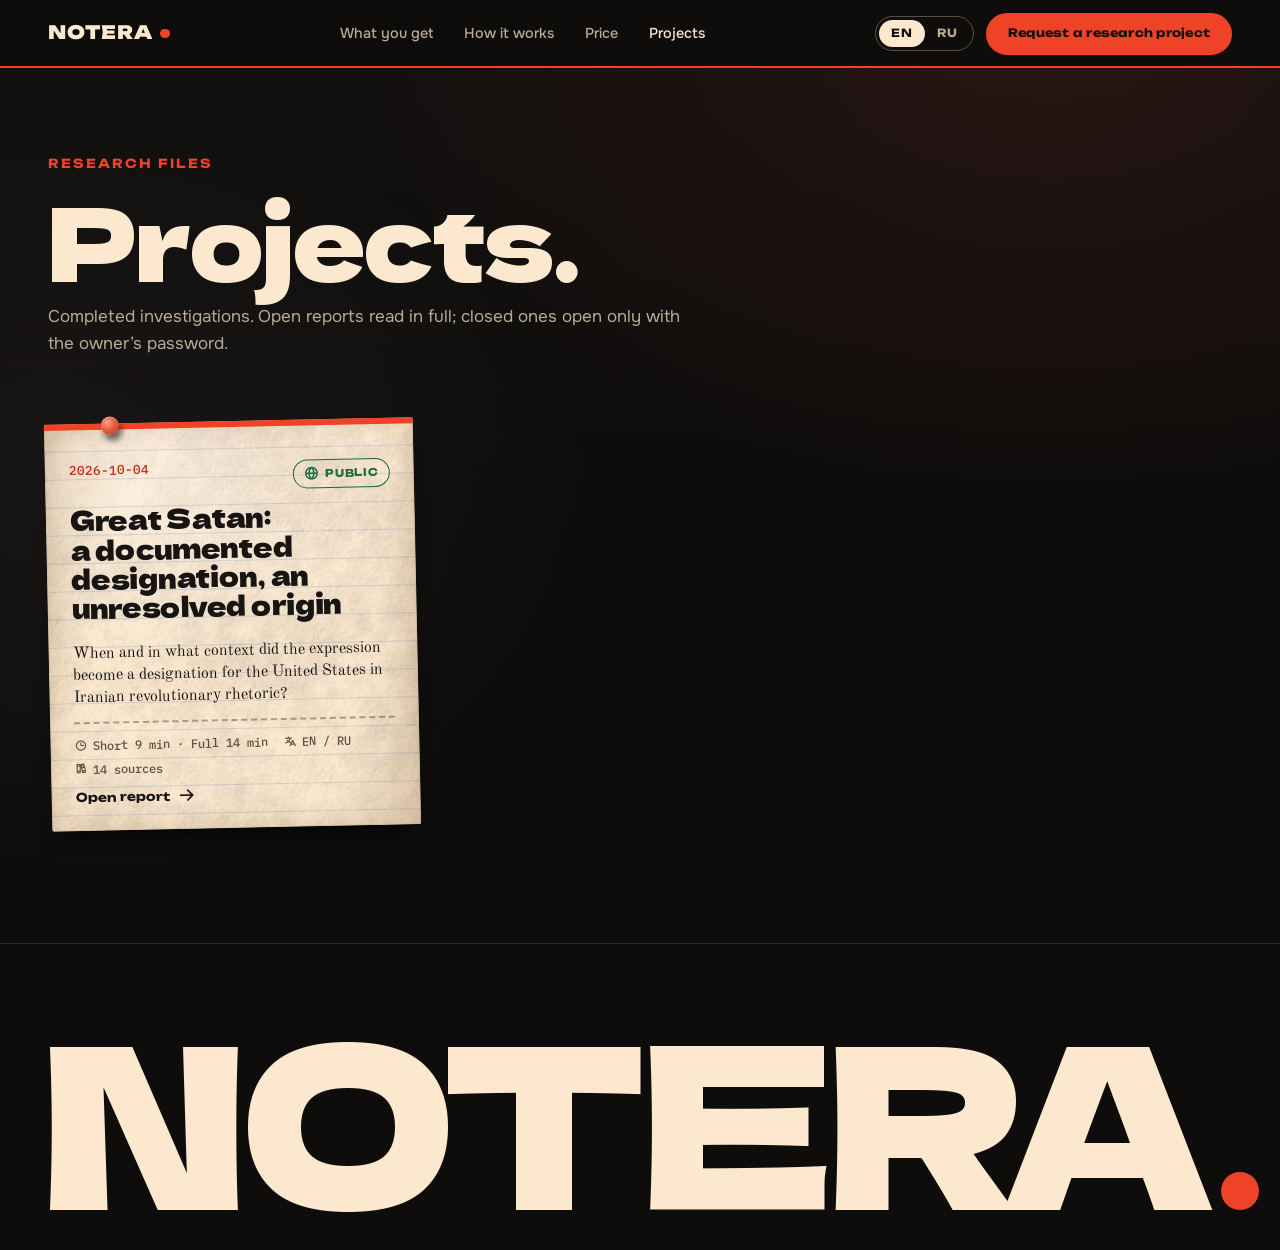
==== commit cfd0f37c: "Audience-first landing, price estimate, 3-step request form, open Great Satan project Co-Authored-By" ====
--- a/projects/index.html
+++ b/projects/index.html
@@ -23,7 +23,7 @@
   <nav class="nav__links" aria-label="Primary">
     <a href="../#dossier" data-i18n="nav.deliver">What you get</a>
     <a href="../#process" data-i18n="nav.how">How it works</a>
-    <a href="../#sources" data-i18n="nav.sources">Sources</a>
+    <a href="../#price" data-i18n="nav.price">Price</a>
     <a href="./" aria-current="page" data-i18n="nav.projects">Projects</a>
   </nav>
   <div class="nav__end">
--- a/css/fonts.css
+++ b/css/fonts.css
@@ -287,3 +287,7 @@
   src: url(../assets/fonts/vazirmatn-latin-f50a38.woff2) format('woff2');
   unicode-range: U+0000-00FF, U+0131, U+0152-0153, U+02BB-02BC, U+02C6, U+02DA, U+02DC, U+0304, U+0308, U+0329, U+2000-206F, U+20AC, U+2122, U+2191, U+2193, U+2212, U+2215, U+FEFF, U+FFFD;
 }
+
+/* PT Serif italic (ParaType, OFL) for quotations */
+@font-face { font-family: "PT Serif"; font-style: italic; font-weight: 400; font-display: swap; src: url("../assets/fonts/pt-serif-italic-cyrillic.woff2") format("woff2"); unicode-range: U+0301, U+0400-045F, U+0490-0491, U+04B0-04B1, U+2116; }
+@font-face { font-family: "PT Serif"; font-style: italic; font-weight: 400; font-display: swap; src: url("../assets/fonts/pt-serif-italic-latin.woff2") format("woff2"); unicode-range: U+0000-00FF, U+0131, U+0152-0153, U+02BB-02BC, U+02C6, U+02DA, U+02DC, U+0304, U+0308, U+0329, U+2000-206F, U+20AC, U+2122, U+2191, U+2193, U+2212, U+2215, U+FEFF, U+FFFD; }
--- a/css/styles.css
+++ b/css/styles.css
@@ -658,3 +658,116 @@
   .foot__word { animation: wordIn linear both; animation-timeline: view(); animation-range: entry 0% cover 50%; }
   @keyframes wordIn { from { opacity: .15; translate: 0 22%; } }
 }
+
+/* ---------- audience-first additions ---------- */
+.recog .h2, .recog__list li, .recog__fix, .hint, .note-line, .not, .price .h2, .price .sub, .roles, .rolecard { position: relative; z-index: 6; }
+.hero__copy > :nth-child(4) { --k: 3; } .hero__copy > :nth-child(5) { --k: 4; } .hero__copy > :nth-child(6) { --k: 5; }
+.hero__copy .eyebrow { margin-bottom: 18px; }
+.hero__copy .cta-row { margin-top: 28px; }
+:lang(ru) .hero__copy .lede { max-width: 44ch; }
+
+/* role chooser + the card it drives */
+.roles { display: flex; flex-wrap: wrap; align-items: center; gap: 8px; margin-top: 30px; }
+.roles__q { width: 100%; font: 700 .72rem/1 var(--f-wide); letter-spacing: .14em; text-transform: uppercase; color: var(--mute); margin-bottom: 4px; }
+.roles button {
+  display: inline-flex; align-items: center; gap: 8px; min-height: 42px; padding: 0 16px;
+  border: 1.5px solid rgba(251, 232, 207, .32); border-radius: 999px; background: transparent;
+  color: var(--paper); font: 600 .86rem/1 var(--f-body); cursor: pointer;
+  transition: background-color .3s ease, color .3s ease, border-color .3s ease, transform .2s ease;
+}
+.roles button i { font-size: 1.1rem; }
+.roles button:hover { border-color: var(--paper); }
+.roles button[aria-pressed="true"] { background: var(--paper); color: var(--ink); border-color: var(--paper); }
+.roles button:active { transform: translateY(1px); }
+.rolecard { margin-top: 16px; max-width: 54ch; display: grid; gap: 10px; padding: 16px 18px; border-left: 3px solid var(--red); background: rgba(251, 232, 207, .05); }
+.rolecard p { display: grid; gap: 4px; font-size: .98rem; line-height: 1.45; color: var(--text); }
+.rolecard__tag { font: 700 .64rem/1 var(--f-wide); letter-spacing: .16em; text-transform: uppercase; color: var(--red); }
+.rolecard__tag--ok { color: #7fd6a0; }
+
+/* recognition strip */
+.recog { padding-block: clamp(40px, 6vw, 80px); }
+.recog__list { display: grid; grid-template-columns: repeat(3, minmax(0, 1fr)); gap: clamp(18px, 3vw, 40px); margin-top: clamp(24px, 4vw, 44px); }
+.recog__list li { padding-top: 18px; border-top: 1px solid rgba(251, 232, 207, .25); }
+.recog__n { color: var(--red); font-size: .85rem; }
+.recog__list p { margin-top: 10px; font: 400 clamp(1.15rem, 1.8vw, 1.5rem)/1.3 var(--f-serif); color: var(--paper); }
+.recog__fix { margin-top: clamp(24px, 4vw, 44px); }
+
+.hint { display: inline-flex; align-items: center; gap: 8px; margin-top: 18px; font-size: .92rem; color: var(--red); font-weight: 600; }
+.hint i { font-size: 1.15rem; }
+.note-line { display: flex; align-items: center; gap: 10px; margin-top: clamp(24px, 3vw, 36px); color: var(--mute); font-size: .95rem; max-width: 64ch; }
+.note-line i { font-size: 1.3rem; color: var(--red); flex: none; }
+
+/* clickable dossier cards */
+.item.is-link { cursor: pointer; }
+.item.is-link:focus-visible { outline-offset: 6px; }
+.item.ping > .paper, .item.ping > .poster__card { animation: ping 1.8s ease; }
+@keyframes ping {
+  0%, 100% { box-shadow: 0 0 0 0 rgba(238, 67, 39, 0); }
+  15%, 60% { box-shadow: 0 0 0 4px var(--red), 0 0 40px 6px rgba(238, 67, 39, .55); }
+}
+
+/* what it is not */
+.not { margin-top: clamp(36px, 5vw, 70px); max-width: 760px; }
+.not__h { font: 700 .78rem/1 var(--f-wide); letter-spacing: .16em; text-transform: uppercase; color: var(--red); }
+.not__list { display: grid; gap: 12px; margin-top: 18px; }
+.not__list li { display: flex; gap: 12px; align-items: flex-start; color: var(--text); }
+.not__list i { font-size: 1.35rem; color: var(--red); flex: none; margin-top: 2px; }
+
+/* price: calculator + scale */
+.price__grid { display: grid; grid-template-columns: repeat(2, minmax(0, 1fr)); gap: clamp(24px, 4vw, 56px); margin-top: clamp(30px, 4vw, 56px); align-items: start; }
+.price .paper { padding: 26px 26px 28px; }
+.price .paper label { display: flex; justify-content: space-between; align-items: baseline; gap: 12px; margin-top: 20px; font: 600 .92rem/1.3 var(--f-body); color: var(--paper-ink); }
+.price .paper .lbl + label { margin-top: 14px; }
+.price output { color: var(--red-deep); font-weight: 600; text-align: right; }
+.price input[type="range"] { width: 100%; margin: 12px 0 0; accent-color: var(--red-deep); height: 28px; cursor: pointer; }
+.calc__res { margin-top: 22px !important; color: var(--paper-ink) !important; font-size: 1rem !important; }
+.calc__res b { display: block; margin-top: 4px; font-size: 1.5rem; color: var(--red-deep); }
+.calc__note { font-size: .84rem !important; margin-top: 12px !important; }
+.scale__ends { display: flex; justify-content: space-between; margin-top: 4px; font-size: .74rem; color: var(--paper-mute); }
+.scale__out { display: grid; grid-template-columns: 1fr 1fr; gap: 16px; margin-top: 22px; padding-top: 18px; border-top: 2px solid var(--paper-ink); }
+.scale__out dt { font: 700 .66rem/1 var(--f-wide); letter-spacing: .14em; text-transform: uppercase; color: var(--paper-mute); }
+.scale__out dd { margin: 6px 0 0; font-size: 1.6rem; font-weight: 600; color: var(--red-deep); }
+.scale .btn { margin-top: 20px; --bg: var(--paper-ink); --fg: var(--paper); border-color: var(--paper-ink); }
+.scale .btn:hover { --bg: var(--red); --fg: var(--paper-ink); border-color: var(--red); }
+
+/* request wizard */
+.wiz__count { font-size: .78rem; color: var(--red-deep); margin-bottom: 14px; }
+.fstep { border: 0; margin: 0; padding: 0; min-width: 0; }
+.fstep[hidden] { display: none; }
+.fstep legend { padding: 0; margin-bottom: 14px; font: 700 .92rem/1.2 var(--f-wide); color: var(--paper-ink); }
+.fstep legend label { margin: 0; }
+.opts { display: flex; flex-wrap: wrap; gap: 8px; }
+.form .opt { display: inline-flex; margin: 0; font: 600 .86rem/1 var(--f-body); }
+.opt input { position: absolute; opacity: 0; pointer-events: none; }
+.opt span { display: inline-flex; align-items: center; min-height: 44px; padding: 0 16px; border: 1.5px solid rgba(23, 20, 18, .45); border-radius: 999px; color: var(--paper-ink); cursor: pointer; transition: background-color .25s ease, color .25s ease; }
+.opt:hover span { background: rgba(23, 20, 18, .08); }
+.opt input:checked + span { background: var(--paper-ink); color: var(--paper); border-color: var(--paper-ink); }
+.opt input:focus-visible + span { outline: 3px solid var(--red-deep); outline-offset: 2px; }
+.wiz__nav { display: flex; gap: 10px; flex-wrap: wrap; }
+.wiz__nav[hidden], .wiz__nav [hidden] { display: none; }
+.form .btn--back { --bg: transparent; --fg: var(--paper-ink); border-color: var(--paper-ink); }
+.form .btn--back:hover { --bg: var(--paper-ink); --fg: var(--paper); border-color: var(--paper-ink); }
+.form textarea { margin-top: 0; }
+
+@media (max-width: 980px) {
+  .recog__list, .price__grid { grid-template-columns: 1fr; }
+}
+@media (max-width: 700px) {
+  .rolecard { padding: 14px 14px; }
+  .roles button { padding: 0 13px; }
+}
+.price #scale-kind { flex-basis: 100%; text-align: left; font-size: .95rem; margin-top: -4px; }
+.price .scale label { flex-wrap: wrap; }
+@media (max-width: 700px) {
+  .hero__copy .cta-row .btn { white-space: normal; text-align: center; padding-block: 12px; line-height: 1.2; }
+}
+
+/* single estimate card beside its heading; the thread ends on the card instead of crossing it */
+.price__grid { grid-template-columns: minmax(0, 6.5fr) minmax(0, 5.5fr); margin-top: 0; align-items: center; gap: clamp(30px, 6vw, 90px); }
+.price__card { max-width: 520px; width: 100%; justify-self: end; }
+/* keep the left-edge thread clear of the "is not" list */
+.not { margin-left: clamp(52px, 7vw, 110px); }
+@media (max-width: 980px) {
+  .price__grid { grid-template-columns: 1fr; }
+  .price__card { justify-self: start; }
+}
--- a/css/pages.css
+++ b/css/pages.css
@@ -80,28 +80,32 @@
 .doc .limits li::before { content: ""; position: absolute; left: 2px; top: 16px; width: 8px; height: 8px; border-radius: 50%; background: var(--red); }
 .doc .limits .mono { font-size: .72rem; color: var(--paper-mute); margin-left: 6px; }
 
-/* citation bubbles: superscript-sized pills; several material kinds stack like coins */
+/* citation bubbles: superscript-sized pills on the paper. Numbers count quotations; filled
+   icons name other material kinds; several kinds overlap like stacked coins. */
+.nw { white-space: nowrap; }
 .cite {
-  /* a 1em-tall box on the baseline: the pills overflow it, so they never stretch the line */
-  display: inline-flex; align-items: center; vertical-align: baseline; height: 1em;
+  /* a 1em box hung from the top of the line box: the pills overflow upward from it,
+     so they read as superscripts and never change the line height */
+  display: inline-flex; align-items: flex-start; vertical-align: top; height: 1em;
   margin: 0 1px 0 3px; padding: 0; border: 0; background: none; cursor: pointer;
-  line-height: 1; font-size: .62rem; position: relative; top: -.95em;
+  line-height: 1; font-size: .7rem; position: relative; top: -.8em;
 }
 .cite .bub {
   display: inline-grid; place-items: center;
-  min-width: 1.75em; height: 1.75em; padding: 0 .45em;
+  min-width: 1.8em; height: 1.8em; padding: 0 .4em;
   border-radius: 999px; border: 1.5px solid var(--paper);
-  font: 700 1em/1 var(--f-wide);
+  font: 700 .95em/1 var(--f-wide);
   background: var(--red); color: var(--ink);
-  transition: transform .3s var(--ease);
-}
-.cite .bub + .bub { margin-left: -.55em; }
-.cite .bub i { font-size: 1.15em; }
-.cite .bub--image { background: var(--paper-ink); color: var(--paper); }
-.cite .bub--video, .cite .bub--audio { background: var(--blue); color: var(--paper); }
-.cite .bub--document, .cite .bub--webpage { background: #6b5a43; color: var(--paper); }
+  box-shadow: 0 1px 2px rgba(0, 0, 0, .25);
+  transition: transform .3s var(--ease), margin .3s var(--ease);
+}
+.cite .bub + .bub { margin-left: -.5em; }
+.cite .bub--icon { background: var(--paper-ink); color: var(--paper); padding: 0; }
+.cite .bub--icon i { font-size: 1.3em; }
+.cite .bub--face { padding: 0; width: 2.1em; height: 2.1em; overflow: hidden; background: var(--paper-2); border-color: var(--red); }
+.cite .bub--face img { width: 100%; height: 100%; object-fit: cover; object-position: 50% 18%; filter: grayscale(.25) sepia(.15); }
 .cite:hover .bub, .cite:focus-visible .bub, .cite[aria-expanded="true"] .bub { transform: translateY(-2px); }
-.cite:hover .bub + .bub, .cite:focus-visible .bub + .bub { margin-left: -.2em; }
+.cite:hover .bub + .bub, .cite:focus-visible .bub + .bub { margin-left: -.15em; }
 .cite:focus-visible { outline: 2px solid var(--red-deep); outline-offset: 2px; border-radius: 999px; }
 
 /* floating source panel (rounded, inset from the viewport edge, does not push the text) */
@@ -129,16 +133,43 @@
 .side__label { font: 700 .74rem/1.3 var(--f-wide); color: var(--paper); display: flex; gap: 8px; align-items: baseline; }
 .side__label b { color: var(--red); }
 .side__loc { font: 500 .72rem/1.4 var(--f-mono); color: var(--mute); margin-top: 6px; word-break: break-word; }
-.side__flag { display: inline-flex; gap: 6px; align-items: center; margin-top: 8px; font: 600 .72rem/1.3 var(--f-body); color: #ffb3a3; }
 .side__group { margin-top: 14px; display: grid; gap: 10px; }
 .side__h { font: 700 .62rem/1 var(--f-wide); letter-spacing: .14em; text-transform: uppercase; color: var(--mute); display: flex; gap: 6px; align-items: center; }
 
-.qcard { padding: 16px 16px 12px; }
-.qcard__text { font: 400 .95rem/1.5 var(--f-mono); color: var(--paper-ink); overflow-wrap: anywhere; }
-.qcard__text[dir="rtl"] { font: 500 1.15rem/1.8 "Vazirmatn", sans-serif; text-align: right; }
-.qcard__by { font: 600 .8rem/1.35 var(--f-body); color: var(--red-deep); margin-top: 10px; }
-.qcard__row { display: flex; justify-content: space-between; align-items: center; gap: 10px; margin-top: 10px; }
-.qcard__loc { font: 500 .68rem/1.35 var(--f-mono); color: var(--paper-mute); }
+/* quotation card: the quotation leads, the author follows, the address is quiet */
+.qcard { position: relative; padding: 30px 22px 14px 26px; margin: 0; }
+.qcard__text {
+  position: relative; margin: 0; padding: 0 6px;
+  font: italic 400 1.18rem/1.5 "PT Serif", "Old Standard TT", Georgia, serif;
+  color: var(--paper-ink); overflow-wrap: anywhere;
+}
+.qcard__text::before, .qcard__text::after {
+  position: absolute; font: 400 3.4rem/1 "PT Serif", Georgia, serif; color: var(--red); pointer-events: none;
+}
+.qcard__text::before { content: "\201C"; left: -14px; top: -26px; }
+.qcard__text::after { content: "\201D"; right: -6px; bottom: -40px; }
+.qcard__text[dir="rtl"] { font: 500 1.2rem/1.85 "Vazirmatn", sans-serif; text-align: right; }
+.qcard__text[dir="rtl"]::before { content: "\201D"; left: auto; right: -14px; }
+.qcard__text[dir="rtl"]::after { content: "\201C"; right: auto; left: -6px; }
+.qcard__by { display: flex; align-items: baseline; gap: 6px; margin-top: 18px; font: 600 .86rem/1.35 var(--f-body); color: var(--paper-ink); }
+.qcard__by i { color: var(--red-deep); font-size: .95rem; flex: none; transform: translateY(1px); }
+.qcard__row { display: flex; justify-content: space-between; align-items: center; gap: 10px; margin-top: 12px; padding-top: 10px; border-top: 1px dashed rgba(23, 20, 18, .25); }
+.qcard__loc { font: 500 .66rem/1.35 var(--f-mono); color: var(--paper-mute); }
+.qcard__copy {
+  position: absolute; top: 8px; right: 8px; width: 30px; height: 30px; display: grid; place-items: center;
+  border: 0; border-radius: 999px; background: transparent; color: var(--paper-mute); cursor: pointer; font-size: 1rem;
+  transition: background-color .2s, color .2s;
+}
+.qcard__copy:hover, .qcard__copy:focus-visible { background: var(--paper-ink); color: var(--paper); }
+
+/* person card */
+.person__photo .thumb { width: 100%; padding: 8px; }
+.person__photo .thumb img { aspect-ratio: 4 / 5; object-position: 50% 20%; }
+.person__years { font: 500 .8rem/1 var(--f-mono); color: var(--red); margin-top: 14px; }
+.person__role { color: var(--paper); font-size: .95rem; line-height: 1.45; margin-top: 8px; }
+.person__credit { font: 500 .68rem/1.4 var(--f-mono); color: var(--mute); margin-top: 10px; }
+.person__credit a { color: inherit; }
+
 .pill { display: inline-flex; align-items: center; gap: 6px; min-height: 34px; padding: 0 14px; border-radius: 999px; border: 1.5px solid var(--paper-ink); background: transparent; color: var(--paper-ink); font: 700 .66rem/1 var(--f-wide); letter-spacing: .04em; cursor: pointer; text-decoration: none; white-space: nowrap; transition: background-color .25s, color .25s; }
 .pill:hover { background: var(--paper-ink); color: var(--paper); }
 .pill--dark { border-color: rgba(251, 232, 207, .35); color: var(--paper); }
@@ -200,3 +231,5 @@
 }
 .visually-hidden { position: absolute !important; width: 1px; height: 1px; overflow: hidden; clip: rect(0 0 0 0); clip-path: inset(50%); white-space: nowrap; }
 .side__loc b { color: var(--red); font-family: var(--f-wide); }
+.qcard[data-rtl] .qcard__copy { right: auto; left: 8px; }
+.person__photo { max-width: 240px; }
